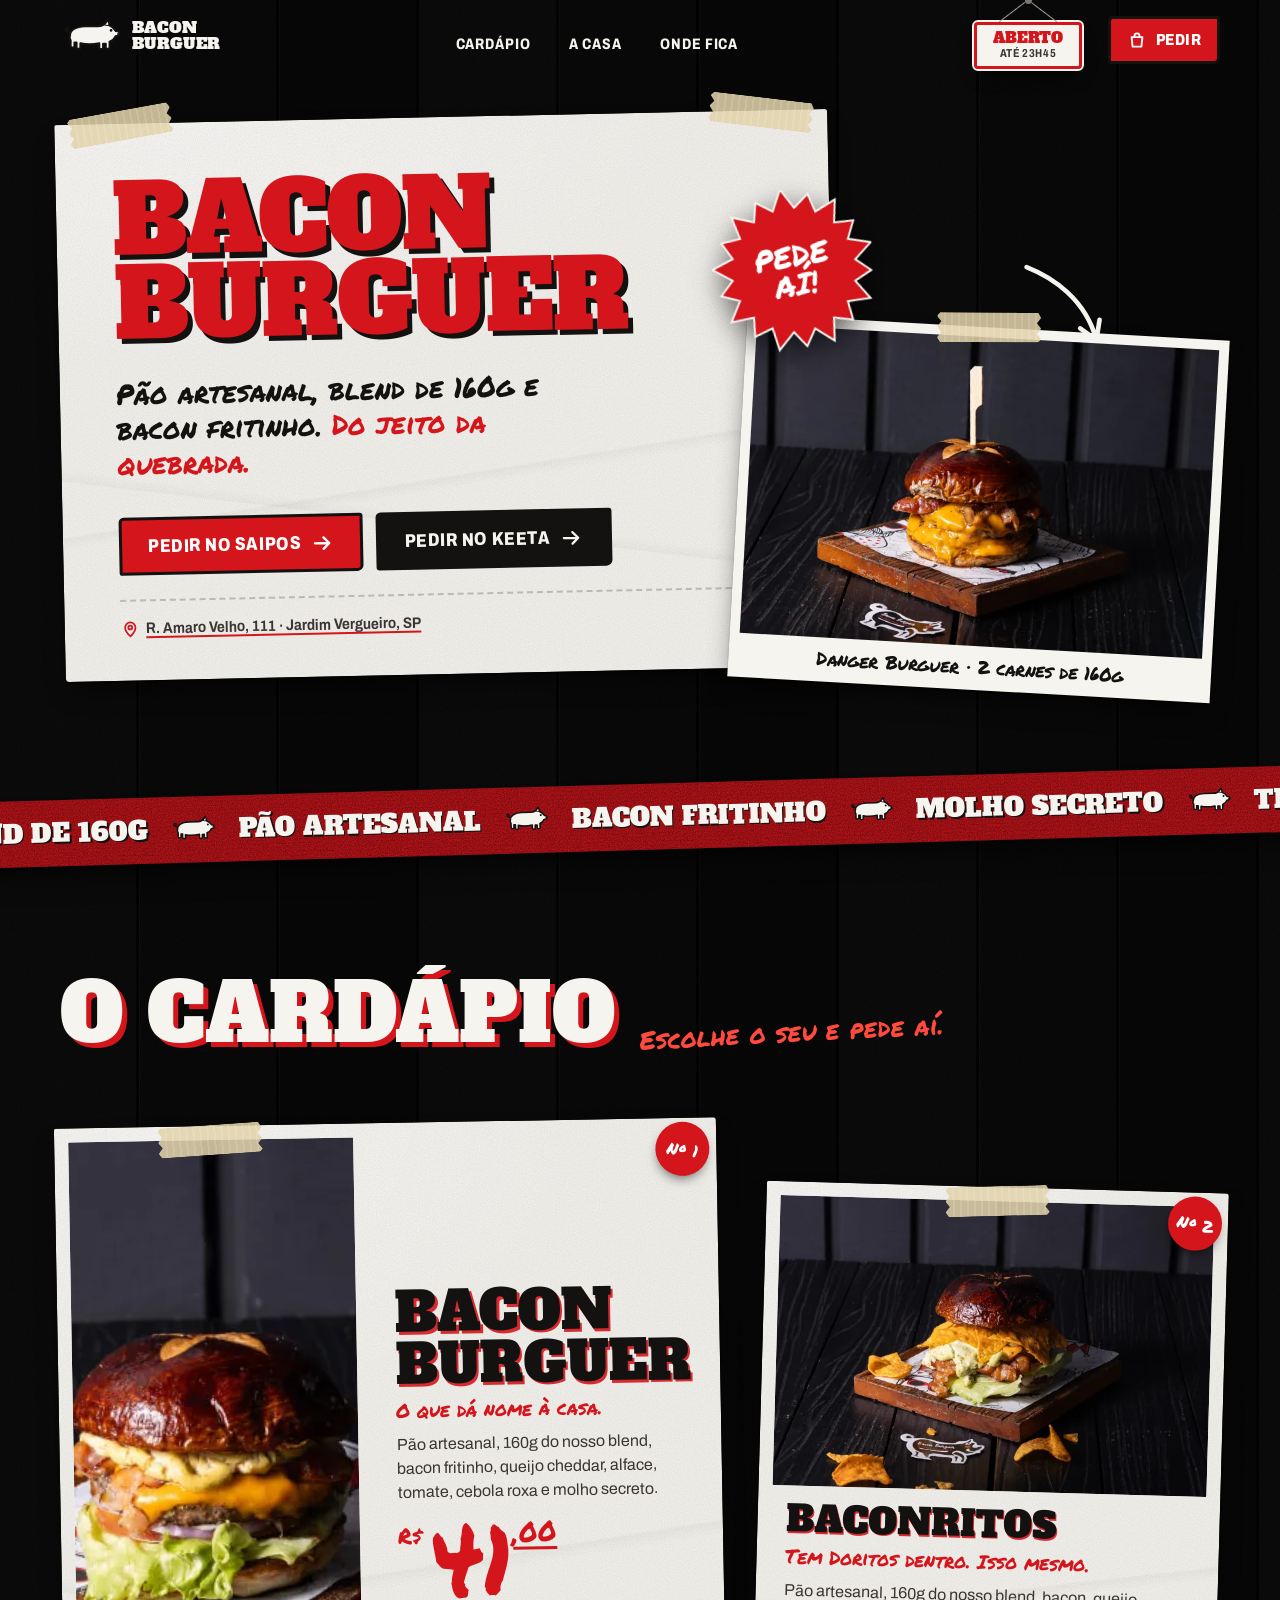
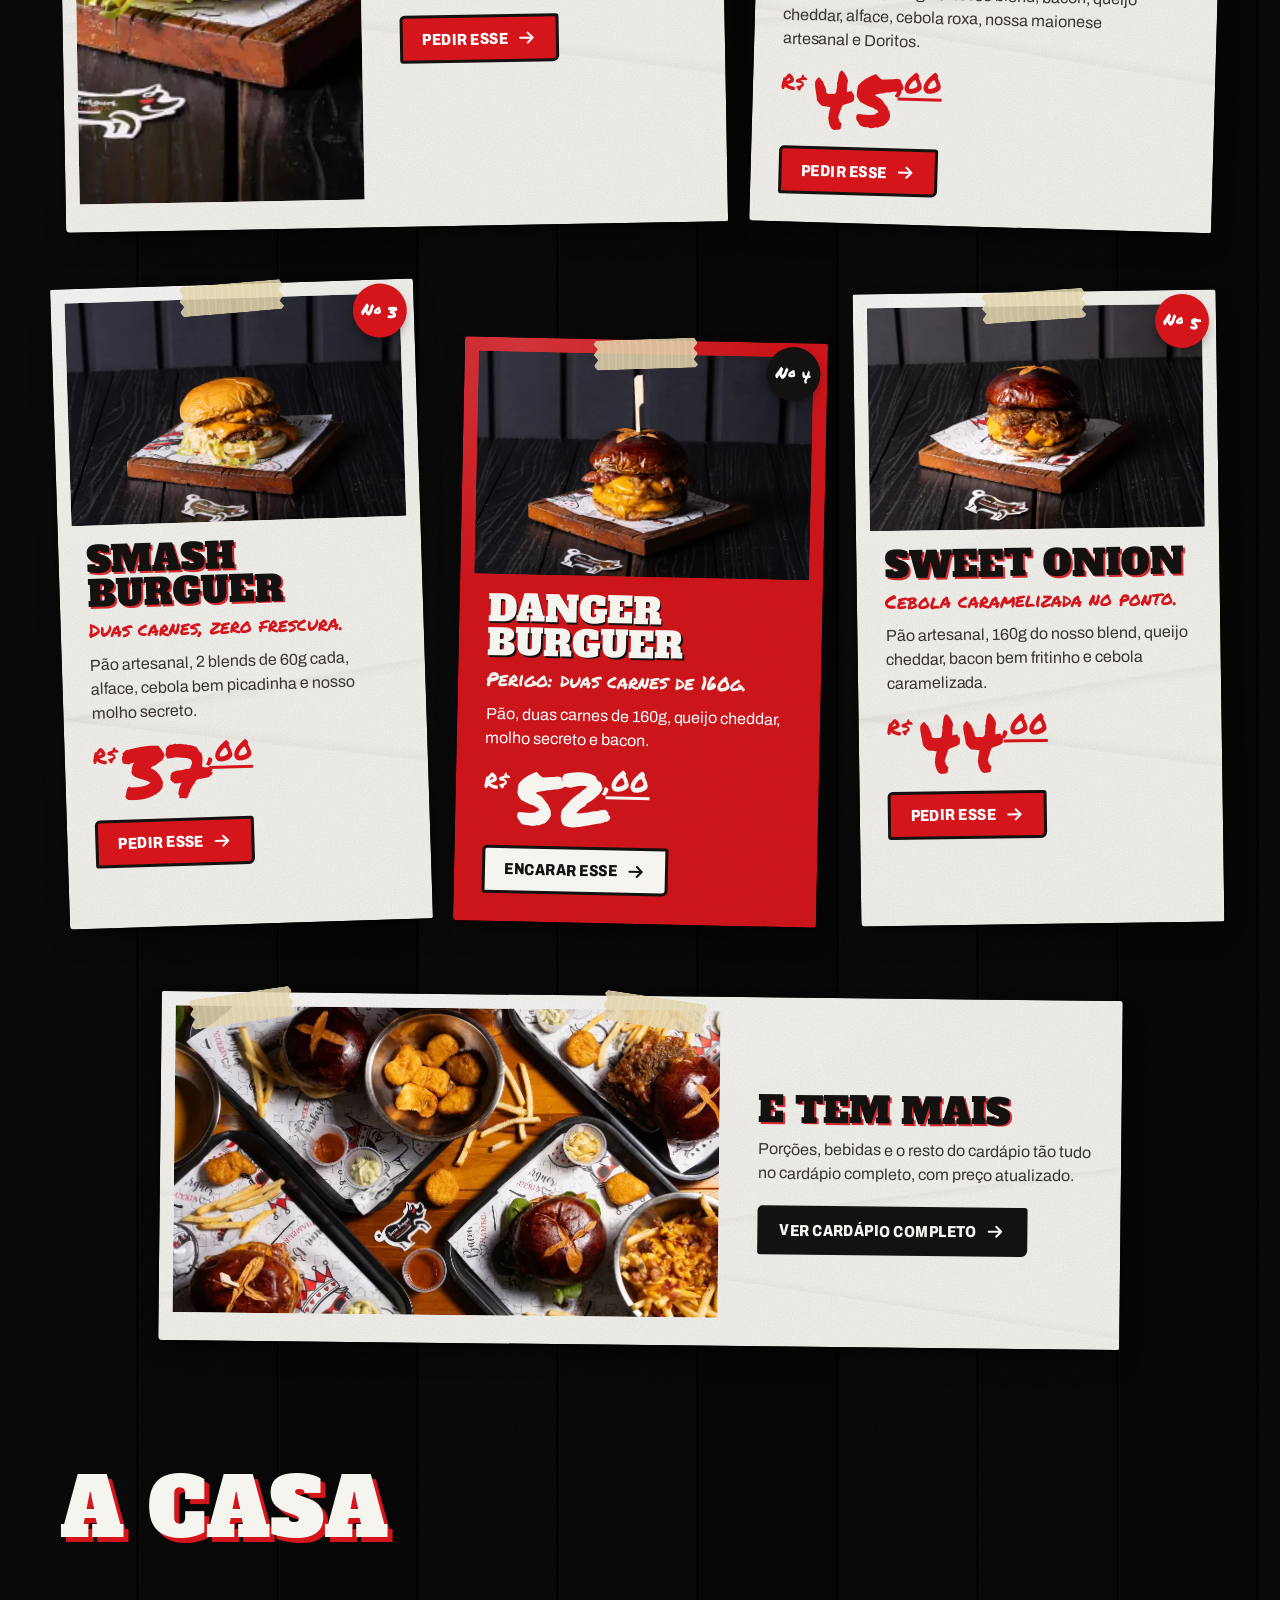
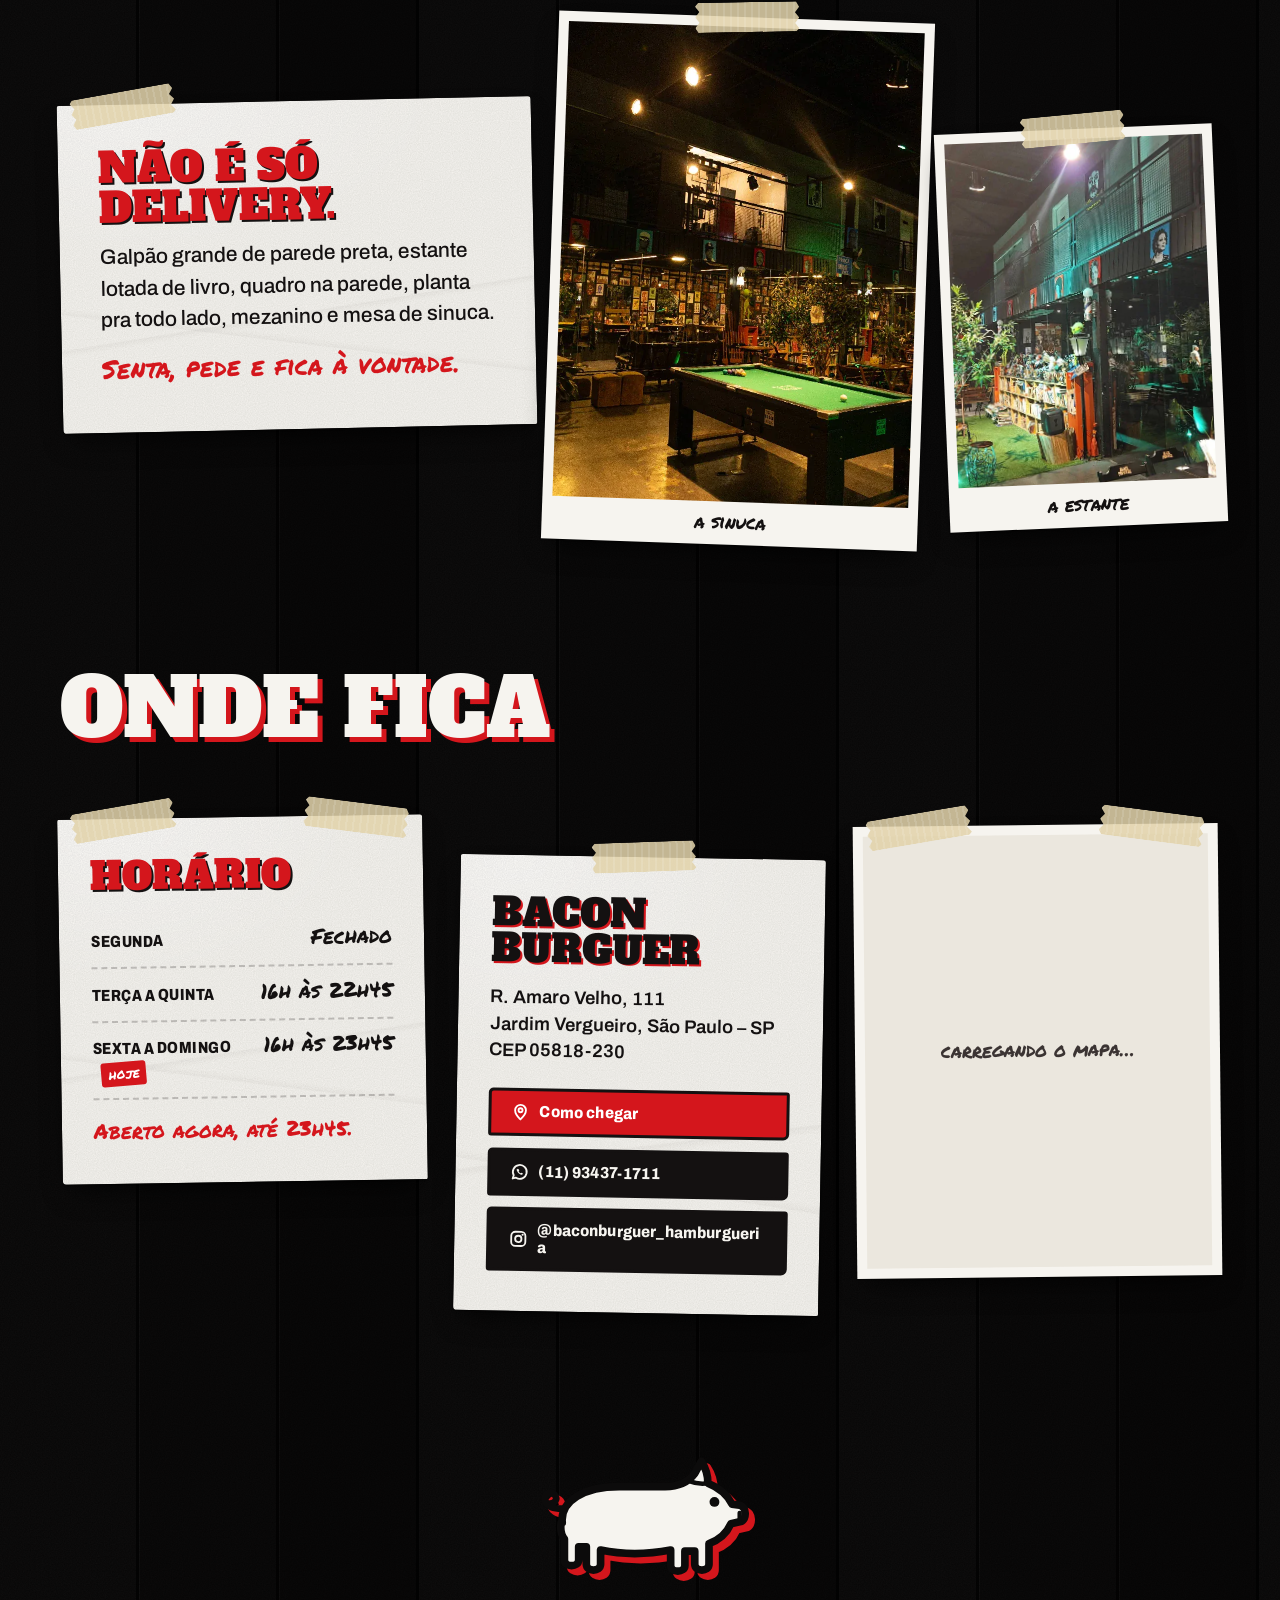
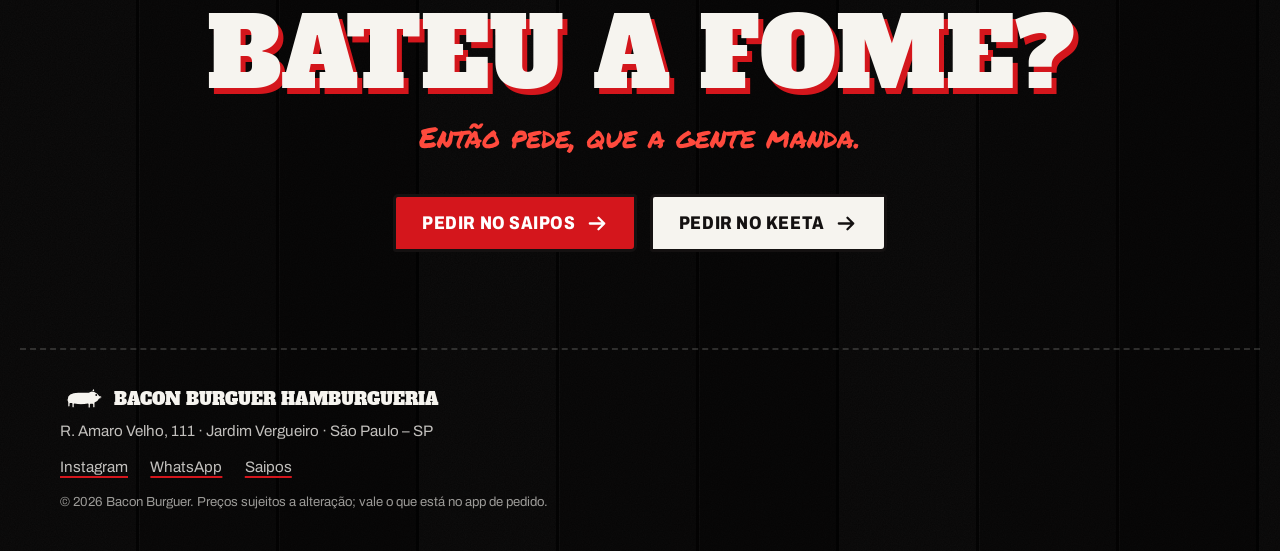
==== index.html @ 141aca64 "Site vitrine Bacon Burguer: parede de cartazes de letrista Página estática com cardápio em cartazes " ====
<!doctype html>
<html lang="pt-BR">
<head>
  <meta charset="utf-8">
  <meta name="viewport" content="width=device-width, initial-scale=1, viewport-fit=cover">
  <title>Bacon Burguer · Hamburgueria no Jardim Vergueiro, SP</title>
  <meta name="description" content="Bacon Burguer: hambúrguer artesanal no Jardim Vergueiro, zona sul de São Paulo. Pão artesanal, blend de 160g e bacon fritinho. Peça pelo Saipos ou Keeta.">
  <meta name="theme-color" content="#0d0c0c">
  <link rel="icon" href="favicon.svg" type="image/svg+xml">

  <meta property="og:type" content="website">
  <meta property="og:locale" content="pt_BR">
  <meta property="og:title" content="Bacon Burguer · Hamburgueria">
  <meta property="og:description" content="Pão artesanal, blend de 160g e bacon fritinho. Jardim Vergueiro, São Paulo.">
  <meta property="og:image" content="assets/img/og.jpg">
  <meta name="twitter:card" content="summary_large_image">

  <link rel="preload" href="assets/fonts/alfa-slab-one.woff2" as="font" type="font/woff2" crossorigin>
  <link rel="preload" href="assets/fonts/permanent-marker.woff2" as="font" type="font/woff2" crossorigin>
  <link rel="preload" href="assets/fonts/archivo-var.woff2" as="font" type="font/woff2" crossorigin>
  <link rel="stylesheet" href="assets/css/style.css">

  <script type="application/ld+json">
  {
    "@context": "https://schema.org",
    "@type": "Restaurant",
    "name": "Bacon Burguer",
    "servesCuisine": "Hambúrguer",
    "telephone": "+55 11 93437-1711",
    "image": "assets/img/og.jpg",
    "address": {
      "@type": "PostalAddress",
      "streetAddress": "R. Amaro Velho, 111",
      "addressLocality": "São Paulo",
      "addressRegion": "SP",
      "postalCode": "05818-230",
      "addressCountry": "BR"
    },
    "openingHoursSpecification": [
      { "@type": "OpeningHoursSpecification", "dayOfWeek": ["Tuesday", "Wednesday", "Thursday"], "opens": "16:00", "closes": "22:45" },
      { "@type": "OpeningHoursSpecification", "dayOfWeek": ["Friday", "Saturday", "Sunday"], "opens": "16:00", "closes": "23:45" }
    ],
    "sameAs": ["https://www.instagram.com/baconburguer_hamburgueria/"],
    "hasMenu": "https://baconburguer.saipos.com/home"
  }
  </script>
</head>
<body>
<!--
THESIS: A parede preta da casa coberta de cartazes de letrista: o cardápio é uma parede de ofertas pintadas à mão, não uma grade de cards em fundo escuro com foto gigante.
OWN-WORLD: Parede de tábuas pretas; papel branco colado com fita crepe; tinta vermelha e preta de pincel; letreiro slab com sombra pintada (Alfa Slab One), letra de pincel atômico nos preços e recados (Permanent Marker), corpo em Archivo. Preço no formato de cartaz: R$ pequeno, número gigante, centavos sublinhados. Estrela vermelha de oferta. Porco da logo como selo.
STORY: O visitante vê o lanche e o nome da casa colados na parede, entende que é hambúrguer artesanal de quebrada, escolhe um cartaz e toca em Pedir (Saipos ou Keeta), ou descobre onde fica e se está aberto agora.
FIRST VIEWPORT: Cartaz branco grande, levemente torto, ocupando ~60% à esquerda: BACON BURGUER em slab vermelho, recado de pincel, botões Pedir no Saipos e Pedir no Keeta dentro do cartaz. À direita, foto do Danger Burguer presa com fita, sobreposta ao cartaz, com estrela vermelha PEDE AÍ. Placa ABERTO/FECHADO pendurada no topo. No celular, cartaz em cima, foto embaixo, barra fixa de pedido.
FORM: Cartaz de letrista, posição 3 da lista ordenada; seed 8b72f59b (roll degradado, sem desafiantes).
FINISH: unreviewed and undocumented is unfinished; this build ends with the finish review, the verdict, DESIGN.md, and every shipping raster carrying its provenance
-->
<svg width="0" height="0" style="position:absolute" aria-hidden="true" focusable="false">
  <defs>
    <symbol id="pig" viewBox="0 0 210 120">
      <path d="M33 47c-9 1-16-4-15-10 1-5 8-6 10-1 2 4-3 8-8 6" style="fill:none;stroke:var(--pig-ink,#111)" stroke-width="6" stroke-linecap="round"/>
      <path d="M34 60c-2-20 20-33 52-33h42c12 0 21-4 27-12l6-11c4 6 6 13 6 20 10 4 18 11 22 19l7 1c6 1 7 13 1 15l-9 2c-4 9-11 15-20 18v19c0 7-13 7-13 0V86h-9v13c0 7-13 7-13 0V85c-21 4-45 4-64 0v13c0 7-13 7-13 0V82h-7v12c0 7-13 7-13 0V75c-3-4-4-9-3-15Z" style="fill:var(--pig-fill,#fff);stroke:var(--pig-ink,#111)" stroke-width="7" stroke-linejoin="round"/>
      <circle cx="173" cy="41" r="4.5" style="fill:var(--pig-ink,#111)"/>
      <path d="M196 51v6M150 22c5 2 11 3 17 2" style="fill:none;stroke:var(--pig-ink,#111)" stroke-width="4" stroke-linecap="round"/>
    </symbol>
    <symbol id="i-arrow" viewBox="0 0 24 24"><path d="M4 12h15M13 6l6 6-6 6" fill="none" stroke="currentColor" stroke-width="2.4" stroke-linecap="round" stroke-linejoin="round"/></symbol>
    <symbol id="i-bag" viewBox="0 0 24 24"><path d="M5.5 8.5h13l-1.2 11.5H6.7L5.5 8.5ZM9 8.5V7a3 3 0 0 1 6 0v1.5" fill="none" stroke="currentColor" stroke-width="2.2" stroke-linejoin="round" stroke-linecap="round"/></symbol>
    <symbol id="i-pin" viewBox="0 0 24 24"><path d="M12 21s-6.5-5.8-6.5-11a6.5 6.5 0 0 1 13 0c0 5.2-6.5 11-6.5 11Z" fill="none" stroke="currentColor" stroke-width="2.2" stroke-linejoin="round"/><circle cx="12" cy="10" r="2.4" fill="none" stroke="currentColor" stroke-width="2.2"/></symbol>
    <symbol id="i-clock" viewBox="0 0 24 24"><circle cx="12" cy="12" r="8.5" fill="none" stroke="currentColor" stroke-width="2.2"/><path d="M12 7.5V12l3 2" fill="none" stroke="currentColor" stroke-width="2.2" stroke-linecap="round" stroke-linejoin="round"/></symbol>
    <symbol id="i-insta" viewBox="0 0 24 24"><rect x="3.5" y="3.5" width="17" height="17" rx="5" fill="none" stroke="currentColor" stroke-width="2.2"/><circle cx="12" cy="12" r="3.8" fill="none" stroke="currentColor" stroke-width="2.2"/><circle cx="17.1" cy="6.9" r="1.3" fill="currentColor"/></symbol>
    <symbol id="i-whats" viewBox="0 0 24 24"><path d="M4 20l1.2-3.9A8.3 8.3 0 1 1 8 19Z" fill="none" stroke="currentColor" stroke-width="2.2" stroke-linejoin="round"/><path d="M9.2 8.2c-.6.5-.7 1.4-.2 2.6.9 2 2.3 3.4 4.3 4.3 1.2.5 2 .3 2.6-.3l.3-.9-1.9-1-.9.8c-1-.4-2-1.4-2.4-2.4l.8-.9-1-1.9-.8.2Z" fill="currentColor"/></symbol>
    <symbol id="burst" viewBox="-4 -4 208 208"><polygon points="100.0,-2.0 113.5,23.2 133.2,8.8 139.0,32.5 165.6,21.9 159.8,49.9 184.0,51.5 173.3,73.3 200.5,82.3 178.0,100.0 195.5,116.8 173.3,126.7 188.3,151.0 159.8,150.1 162.4,174.3 139.0,167.5 134.9,195.8 113.5,176.8 100.0,197.0 86.5,176.8 65.1,195.8 61.0,167.5 37.6,174.3 40.2,150.1 11.7,151.0 26.7,126.7 4.5,116.8 22.0,100.0 -0.5,82.3 26.7,73.3 16.0,51.5 40.2,49.9 34.4,21.9 61.0,32.5 66.8,8.8 86.5,23.2"/></symbol>
  </defs>
</svg>

<a class="skip" href="#cardapio">Pular para o cardápio</a>

<header class="topo">
  <a class="marca" href="#inicio" aria-label="Bacon Burguer, voltar ao início">
    <svg class="marca__porco" aria-hidden="true"><use href="#pig"/></svg>
    <span class="marca__nome">Bacon<br>Burguer</span>
  </a>
  <nav class="topo__nav" aria-label="Seções">
    <a href="#cardapio">Cardápio</a>
    <a href="#casa">A casa</a>
    <a href="#onde">Onde fica</a>
  </nav>
  <a class="placa" href="#onde" data-status aria-live="polite">
    <span class="placa__fio" aria-hidden="true"></span>
    <span class="placa__corpo">
      <span class="placa__estado" data-status-label>16h às 23h45</span>
      <span class="placa__detalhe" data-status-detail>ter a dom</span>
    </span>
  </a>
  <a class="botao botao--vermelho topo__pedir" href="https://baconburguer.saipos.com/home" target="_blank" rel="noopener">
    <svg class="icone" aria-hidden="true"><use href="#i-bag"/></svg>Pedir
  </a>
</header>

<main id="inicio">

  <!-- ABERTURA -->
  <section class="abertura" aria-labelledby="titulo">
    <div class="abertura__cartaz cartaz cartaz--grande">
      <span class="fita fita--e" aria-hidden="true"></span>
      <span class="fita fita--d" aria-hidden="true"></span>
      <h1 id="titulo" class="letreiro">
        <span class="letreiro__linha">Bacon</span>
        <span class="letreiro__linha">Burguer</span>
      </h1>
      <p class="pincel abertura__recado">Pão artesanal, blend de 160g e bacon fritinho. <em>Do jeito da quebrada.</em></p>
      <div class="abertura__acoes" data-hero-actions>
        <a class="botao botao--vermelho botao--grande" href="https://baconburguer.saipos.com/home" target="_blank" rel="noopener">
          Pedir no Saipos <svg class="icone" aria-hidden="true"><use href="#i-arrow"/></svg>
        </a>
        <a class="botao botao--tinta botao--grande" href="https://fooddelivery-eu.mykeeta.com/mpweb/shop_golden?useShopPoi=1&amp;channel=googlemap&amp;shopId=159385550&amp;cityId=102302389&amp;lch=default%7E*googlemap%7E*BR%7E*159385550&amp;locale=pt-BR&amp;region=BR&amp;utm_source=organic&amp;utm_medium=others&amp;utm_campaign=googlemap" target="_blank" rel="noopener">
          Pedir no Keeta <svg class="icone" aria-hidden="true"><use href="#i-arrow"/></svg>
        </a>
      </div>
      <p class="abertura__rodape">
        <svg class="icone" aria-hidden="true"><use href="#i-pin"/></svg>
        <a href="#onde">R. Amaro Velho, 111 · Jardim Vergueiro, SP</a>
      </p>
    </div>

    <figure class="abertura__foto foto-colada">
      <span class="fita fita--topo" aria-hidden="true"></span>
      <img src="assets/img/burger-danger.webp" width="700" height="467" alt="Danger Burguer: pão artesanal escuro, duas carnes, cheddar derretido e bacon, sobre tábua de madeira" fetchpriority="high">
      <figcaption class="pincel">Danger Burguer · 2 carnes de 160g</figcaption>
    </figure>

    <a class="estrela" href="https://baconburguer.saipos.com/home" target="_blank" rel="noopener" aria-label="Pede aí: abrir o cardápio no Saipos">
      <svg aria-hidden="true"><use href="#burst"/></svg>
      <span class="estrela__texto">Pede<br>aí!</span>
    </a>

    <svg class="seta-pincel" viewBox="0 0 140 90" aria-hidden="true"><path d="M8 12c30 4 70 18 92 58m0 0-2-22m2 22-20-8" fill="none" stroke="currentColor" stroke-width="5" stroke-linecap="round" stroke-linejoin="round"/></svg>
  </section>

  <!-- FAIXA -->
  <div class="faixa" aria-hidden="true">
    <div class="faixa__trilho">
      <span>Blend de 160g</span><svg><use href="#pig"/></svg>
      <span>Pão artesanal</span><svg><use href="#pig"/></svg>
      <span>Bacon fritinho</span><svg><use href="#pig"/></svg>
      <span>Molho secreto</span><svg><use href="#pig"/></svg>
      <span>Terça a domingo, a partir das 16h</span><svg><use href="#pig"/></svg>
      <span>Blend de 160g</span><svg><use href="#pig"/></svg>
      <span>Pão artesanal</span><svg><use href="#pig"/></svg>
      <span>Bacon fritinho</span><svg><use href="#pig"/></svg>
      <span>Molho secreto</span><svg><use href="#pig"/></svg>
      <span>Terça a domingo, a partir das 16h</span><svg><use href="#pig"/></svg>
    </div>
  </div>

  <!-- CARDÁPIO -->
  <section id="cardapio" class="secao cardapio" aria-labelledby="titulo-cardapio">
    <header class="secao__cabeca">
      <h2 id="titulo-cardapio" class="letreiro-parede">O cardápio</h2>
      <p class="pincel secao__nota">Escolhe o seu e pede aí.</p>
    </header>

    <ol class="mural" role="list">
      <li class="cartaz oferta oferta--destaque" style="--r:-1deg">
        <figure class="oferta__foto">
          <span class="fita fita--topo" aria-hidden="true"></span>
          <img src="assets/img/burger-bacon.webp" width="700" height="467" loading="lazy" alt="Bacon Burguer com cheddar, bacon, alface, tomate e cebola roxa no pão artesanal">
        </figure>
        <div class="oferta__corpo">
          <p class="oferta__num pincel" aria-hidden="true">Nº 1</p>
          <h3 class="oferta__nome">Bacon Burguer</h3>
          <p class="oferta__chamada pincel">O que dá nome à casa.</p>
          <p class="oferta__desc">Pão artesanal, 160g do nosso blend, bacon fritinho, queijo cheddar, alface, tomate, cebola roxa e molho secreto.</p>
          <p class="preco" aria-label="41 reais"><span class="preco__rs">R$</span><span class="preco__int">41</span><span class="preco__cent">,00</span></p>
          <a class="botao botao--vermelho" href="https://baconburguer.saipos.com/home" target="_blank" rel="noopener">Pedir esse <svg class="icone" aria-hidden="true"><use href="#i-arrow"/></svg></a>
        </div>
      </li>

      <li class="cartaz oferta" style="--r:1.6deg">
        <figure class="oferta__foto">
          <span class="fita fita--topo" aria-hidden="true"></span>
          <img src="assets/img/burger-baconritos.webp" width="700" height="467" loading="lazy" alt="Baconritos com Doritos, bacon, cheddar e maionese artesanal">
        </figure>
        <div class="oferta__corpo">
          <p class="oferta__num pincel" aria-hidden="true">Nº 2</p>
          <h3 class="oferta__nome">Baconritos</h3>
          <p class="oferta__chamada pincel">Tem Doritos dentro. Isso mesmo.</p>
          <p class="oferta__desc">Pão artesanal, 160g do nosso blend, bacon, queijo cheddar, alface, cebola roxa, nossa maionese artesanal e Doritos.</p>
          <p class="preco" aria-label="45 reais"><span class="preco__rs">R$</span><span class="preco__int">45</span><span class="preco__cent">,00</span></p>
          <a class="botao botao--vermelho" href="https://baconburguer.saipos.com/home" target="_blank" rel="noopener">Pedir esse <svg class="icone" aria-hidden="true"><use href="#i-arrow"/></svg></a>
        </div>
      </li>

      <li class="cartaz oferta" style="--r:-1.8deg">
        <figure class="oferta__foto">
          <span class="fita fita--topo" aria-hidden="true"></span>
          <img src="assets/img/burger-smash.webp" width="700" height="467" loading="lazy" alt="Smash Burguer com duas carnes finas, cheddar e alface no pão macio">
        </figure>
        <div class="oferta__corpo">
          <p class="oferta__num pincel" aria-hidden="true">Nº 3</p>
          <h3 class="oferta__nome">Smash Burguer</h3>
          <p class="oferta__chamada pincel">Duas carnes, zero frescura.</p>
          <p class="oferta__desc">Pão artesanal, 2 blends de 60g cada, alface, cebola bem picadinha e nosso molho secreto.</p>
          <p class="preco" aria-label="37 reais"><span class="preco__rs">R$</span><span class="preco__int">37</span><span class="preco__cent">,00</span></p>
          <a class="botao botao--vermelho" href="https://baconburguer.saipos.com/home" target="_blank" rel="noopener">Pedir esse <svg class="icone" aria-hidden="true"><use href="#i-arrow"/></svg></a>
        </div>
      </li>

      <li class="cartaz cartaz--vermelho oferta oferta--perigo" style="--r:1.2deg">
        <figure class="oferta__foto">
          <span class="fita fita--topo" aria-hidden="true"></span>
          <img src="assets/img/burger-danger.webp" width="700" height="467" loading="lazy" alt="Danger Burguer com duas carnes de 160g, cheddar, bacon e espeto de bambu">
        </figure>
        <div class="oferta__corpo">
          <p class="oferta__num pincel" aria-hidden="true">Nº 4</p>
          <h3 class="oferta__nome">Danger Burguer</h3>
          <p class="oferta__chamada pincel">Perigo: duas carnes de 160g.</p>
          <p class="oferta__desc">Pão, duas carnes de 160g, queijo cheddar, molho secreto e bacon.</p>
          <p class="preco" aria-label="52 reais"><span class="preco__rs">R$</span><span class="preco__int">52</span><span class="preco__cent">,00</span></p>
          <a class="botao botao--papel" href="https://baconburguer.saipos.com/home" target="_blank" rel="noopener">Encarar esse <svg class="icone" aria-hidden="true"><use href="#i-arrow"/></svg></a>
        </div>
      </li>

      <li class="cartaz oferta" style="--r:-.8deg">
        <figure class="oferta__foto">
          <span class="fita fita--topo" aria-hidden="true"></span>
          <img src="assets/img/burger-sweet-onion.webp" width="700" height="467" loading="lazy" alt="Sweet Onion com cebola caramelizada, cheddar e bacon no pão artesanal">
        </figure>
        <div class="oferta__corpo">
          <p class="oferta__num pincel" aria-hidden="true">Nº 5</p>
          <h3 class="oferta__nome">Sweet Onion</h3>
          <p class="oferta__chamada pincel">Cebola caramelizada no ponto.</p>
          <p class="oferta__desc">Pão artesanal, 160g do nosso blend, queijo cheddar, bacon bem fritinho e cebola caramelizada.</p>
          <p class="preco" aria-label="44 reais"><span class="preco__rs">R$</span><span class="preco__int">44</span><span class="preco__cent">,00</span></p>
          <a class="botao botao--vermelho" href="https://baconburguer.saipos.com/home" target="_blank" rel="noopener">Pedir esse <svg class="icone" aria-hidden="true"><use href="#i-arrow"/></svg></a>
        </div>
      </li>

      <li class="cartaz oferta oferta--mais" style="--r:.6deg">
        <figure class="oferta__foto">
          <span class="fita fita--e" aria-hidden="true"></span>
          <span class="fita fita--d" aria-hidden="true"></span>
          <img src="assets/img/mesa-bandejas.webp" width="1379" height="619" loading="lazy" alt="Mesa vista de cima com bandejas de hambúrguer, batata frita com cheddar e bacon, nuggets e molhos">
        </figure>
        <div class="oferta__corpo">
          <h3 class="oferta__nome">E tem mais</h3>
          <p class="oferta__desc">Porções, bebidas e o resto do cardápio tão tudo no cardápio completo, com preço atualizado.</p>
          <a class="botao botao--tinta" href="https://baconburguer.saipos.com/home" target="_blank" rel="noopener">Ver cardápio completo <svg class="icone" aria-hidden="true"><use href="#i-arrow"/></svg></a>
        </div>
      </li>
    </ol>
  </section>

  <!-- A CASA -->
  <section id="casa" class="secao casa" aria-labelledby="titulo-casa">
    <header class="secao__cabeca">
      <h2 id="titulo-casa" class="letreiro-parede">A casa</h2>
    </header>

    <div class="casa__grade">
      <div class="cartaz casa__texto" style="--r:-1.2deg">
        <span class="fita fita--e" aria-hidden="true"></span>
        <p class="casa__abre">Não é só delivery.</p>
        <p>Galpão grande de parede preta, estante lotada de livro, quadro na parede, planta pra todo lado, mezanino e mesa de sinuca.</p>
        <p class="pincel casa__convite">Senta, pede e fica à vontade.</p>
      </div>

      <figure class="foto-colada casa__foto casa__foto--a" style="--r:2deg">
        <span class="fita fita--topo" aria-hidden="true"></span>
        <img src="assets/img/casa-sinuca.webp" width="616" height="802" loading="lazy" alt="Salão da Bacon Burguer à noite, com mesa de sinuca em primeiro plano, quadros na parede e mezanino iluminado">
        <figcaption class="pincel">a sinuca</figcaption>
      </figure>

      <figure class="foto-colada casa__foto casa__foto--b" style="--r:-2.4deg">
        <span class="fita fita--topo" aria-hidden="true"></span>
        <img src="assets/img/casa-estante.webp" width="525" height="851" loading="lazy" alt="Estante cheia de livros e bonecos, grama sintética e plantas, com quadros de personalidades no mezanino">
        <figcaption class="pincel">a estante</figcaption>
      </figure>
    </div>
  </section>

  <!-- ONDE FICA -->
  <section id="onde" class="secao onde" aria-labelledby="titulo-onde">
    <header class="secao__cabeca">
      <h2 id="titulo-onde" class="letreiro-parede">Onde fica</h2>
    </header>

    <div class="onde__grade">
      <div class="cartaz horario" style="--r:-.9deg">
        <span class="fita fita--e" aria-hidden="true"></span>
        <span class="fita fita--d" aria-hidden="true"></span>
        <h3 class="horario__titulo">Horário</h3>
        <dl class="horario__lista">
          <div data-dias="1"><dt>Segunda</dt><dd>Fechado</dd></div>
          <div data-dias="2 3 4"><dt>Terça a quinta</dt><dd>16h às 22h45</dd></div>
          <div data-dias="5 6 0"><dt>Sexta a domingo</dt><dd>16h às 23h45</dd></div>
        </dl>
        <p class="horario__hoje pincel" data-today hidden></p>
      </div>

      <div class="cartaz endereco" style="--r:1deg">
        <span class="fita fita--topo" aria-hidden="true"></span>
        <h3 class="endereco__titulo">Bacon Burguer</h3>
        <address class="endereco__texto">
          R. Amaro Velho, 111<br>
          Jardim Vergueiro, São Paulo – SP<br>
          CEP 05818-230
        </address>
        <ul class="endereco__links" role="list">
          <li><a class="botao botao--vermelho" href="https://www.google.com/maps/search/?api=1&amp;query=R.+Amaro+Velho,+111+-+Jardim+Vergueiro,+S%C3%A3o+Paulo+-+SP,+05818-230" target="_blank" rel="noopener"><svg class="icone" aria-hidden="true"><use href="#i-pin"/></svg>Como chegar</a></li>
          <li><a class="botao botao--tinta" href="https://wa.me/5511934371711" target="_blank" rel="noopener"><svg class="icone" aria-hidden="true"><use href="#i-whats"/></svg>(11) 93437-1711</a></li>
          <li><a class="botao botao--tinta" href="https://www.instagram.com/baconburguer_hamburgueria/" target="_blank" rel="noopener"><svg class="icone" aria-hidden="true"><use href="#i-insta"/></svg>@baconburguer_hamburgueria</a></li>
        </ul>
      </div>

      <div class="mapa foto-colada" style="--r:-.6deg">
        <span class="fita fita--e" aria-hidden="true"></span>
        <span class="fita fita--d" aria-hidden="true"></span>
        <iframe title="Mapa: Bacon Burguer, R. Amaro Velho, 111, Jardim Vergueiro, São Paulo" src="https://www.google.com/maps?q=R.+Amaro+Velho,+111+-+Jardim+Vergueiro,+S%C3%A3o+Paulo+-+SP,+05818-230&amp;output=embed" loading="lazy" referrerpolicy="no-referrer-when-downgrade"></iframe>
      </div>
    </div>
  </section>

  <!-- FECHAMENTO -->
  <section class="fome" aria-labelledby="titulo-fome">
    <svg class="fome__porco" aria-hidden="true"><use href="#pig"/></svg>
    <h2 id="titulo-fome" class="fome__titulo">Bateu a fome?</h2>
    <p class="pincel fome__sub">Então pede, que a gente manda.</p>
    <div class="fome__acoes">
      <a class="botao botao--vermelho botao--grande" href="https://baconburguer.saipos.com/home" target="_blank" rel="noopener">Pedir no Saipos <svg class="icone" aria-hidden="true"><use href="#i-arrow"/></svg></a>
      <a class="botao botao--papel botao--grande" href="https://fooddelivery-eu.mykeeta.com/mpweb/shop_golden?useShopPoi=1&amp;channel=googlemap&amp;shopId=159385550&amp;cityId=102302389&amp;lch=default%7E*googlemap%7E*BR%7E*159385550&amp;locale=pt-BR&amp;region=BR&amp;utm_source=organic&amp;utm_medium=others&amp;utm_campaign=googlemap" target="_blank" rel="noopener">Pedir no Keeta <svg class="icone" aria-hidden="true"><use href="#i-arrow"/></svg></a>
    </div>
  </section>
</main>

<footer class="rodape">
  <p class="rodape__marca"><svg class="rodape__porco" aria-hidden="true"><use href="#pig"/></svg>Bacon Burguer Hamburgueria</p>
  <p>R. Amaro Velho, 111 · Jardim Vergueiro · São Paulo – SP</p>
  <p class="rodape__links">
    <a href="https://www.instagram.com/baconburguer_hamburgueria/" target="_blank" rel="noopener">Instagram</a>
    <a href="https://wa.me/5511934371711" target="_blank" rel="noopener">WhatsApp</a>
    <a href="https://baconburguer.saipos.com/home" target="_blank" rel="noopener">Saipos</a>
  </p>
  <p class="rodape__mini">© <span data-year>2026</span> Bacon Burguer. Preços sujeitos a alteração; vale o que está no app de pedido.</p>
</footer>

<nav class="barra-pedido" aria-label="Fazer pedido" data-order-bar>
  <a class="botao botao--vermelho" href="https://baconburguer.saipos.com/home" target="_blank" rel="noopener"><svg class="icone" aria-hidden="true"><use href="#i-bag"/></svg>Pedir no Saipos</a>
  <a class="botao botao--papel" href="https://fooddelivery-eu.mykeeta.com/mpweb/shop_golden?useShopPoi=1&amp;channel=googlemap&amp;shopId=159385550&amp;cityId=102302389&amp;lch=default%7E*googlemap%7E*BR%7E*159385550&amp;locale=pt-BR&amp;region=BR&amp;utm_source=organic&amp;utm_medium=others&amp;utm_campaign=googlemap" target="_blank" rel="noopener">Keeta</a>
</nav>

<script src="assets/js/main.js" defer></script>
</body>
</html>
---- assets/css/style.css ----
/* ============================================================
   Bacon Burguer · parede de cartazes de letrista
   ============================================================ */

@font-face {
  font-family: "Letreiro";
  src: url("../fonts/alfa-slab-one.woff2") format("woff2");
  font-weight: 400;
  font-display: swap;
}
@font-face {
  font-family: "Pincel";
  src: url("../fonts/permanent-marker.woff2") format("woff2");
  font-weight: 400;
  font-display: swap;
}
@font-face {
  font-family: "Archivo";
  src: url("../fonts/archivo-var.woff2") format("woff2-variations"), url("../fonts/archivo-var.woff2") format("woff2");
  font-weight: 100 900;
  font-stretch: 62% 125%;
  font-display: swap;
}

:root {
  --parede: #0c0b0b;
  --tabua-junta: rgba(0, 0, 0, .7);
  --papel: #f6f4ef;
  --papel-2: #ebe7de;
  --tinta: #141111;
  --tinta-2: #3b3433;
  --vermelho: #d4161c;
  --vermelho-escuro: #a10e13;
  --vermelho-vivo: #ff4a3d;
  --fita: rgba(226, 211, 170, .86);
  --branco-parede: #f6f4ef;
  --branco-suave: rgba(246, 244, 239, .78);

  --f-letreiro: "Letreiro", "Rockwell Extra Bold", "Rockwell", serif;
  --f-pincel: "Pincel", "Comic Sans MS", cursive;
  --f-corpo: "Archivo", system-ui, sans-serif;

  --gutter: clamp(1rem, 4vw, 2.5rem);
  --largura: 1240px;
  --ease-colar: cubic-bezier(.16, 1, .3, 1);

  --grao-papel: url("data:image/svg+xml,%3Csvg xmlns='http://www.w3.org/2000/svg' width='180' height='180'%3E%3Cfilter id='n'%3E%3CfeTurbulence type='fractalNoise' baseFrequency='.9' numOctaves='2' stitchTiles='stitch'/%3E%3CfeColorMatrix values='0 0 0 0 0 0 0 0 0 0 0 0 0 0 0 0 0 0 .09 0'/%3E%3C/filter%3E%3Crect width='100%25' height='100%25' filter='url(%23n)'/%3E%3C/svg%3E");
  --sombra-papel: 0 1px 1px rgba(0, 0, 0, .45), 0 14px 28px -10px rgba(0, 0, 0, .75);
  --sombra-solta: 0 2px 3px rgba(0, 0, 0, .4), 0 34px 50px -18px rgba(0, 0, 0, .85);

  --grao: url("data:image/svg+xml,%3Csvg xmlns='http://www.w3.org/2000/svg' width='180' height='180'%3E%3Cfilter id='n'%3E%3CfeTurbulence type='fractalNoise' baseFrequency='.85' numOctaves='3' stitchTiles='stitch'/%3E%3CfeColorMatrix values='0 0 0 0 0 0 0 0 0 0 0 0 0 0 0 0 0 0 .55 0'/%3E%3C/filter%3E%3Crect width='100%25' height='100%25' filter='url(%23n)'/%3E%3C/svg%3E");
}

*, *::before, *::after { box-sizing: border-box; }

html {
  scroll-behavior: smooth;
  scroll-padding-top: 1.5rem;
  scrollbar-color: var(--vermelho) #050404;
  -webkit-text-size-adjust: 100%;
  text-size-adjust: 100%;
  overflow-x: clip;
}
::-webkit-scrollbar { width: 12px; }
::-webkit-scrollbar-track { background: #050404; }
::-webkit-scrollbar-thumb { background: var(--vermelho); border: 3px solid #050404; border-radius: 8px; }
::selection { background: var(--vermelho); color: #fff; }

body {
  margin: 0;
  overflow-x: clip;
  color: var(--branco-parede);
  font-family: var(--f-corpo);
  font-size: 1rem;
  line-height: 1.5;
  font-stretch: 100%;
  background-color: var(--parede);
  /* tábuas pretas pintadas, como as paredes da casa */
  background-image:
    var(--grao),
    repeating-linear-gradient(90deg, transparent 0 136px, var(--tabua-junta) 136px 139px, rgba(255, 255, 255, .025) 139px 140px),
    repeating-linear-gradient(90deg, rgba(255, 255, 255, .012) 0 140px, transparent 140px 280px, rgba(0, 0, 0, .18) 280px 420px);
  background-size: 180px 180px, auto, auto;
}

img { display: block; max-width: 100%; height: auto; }
a { color: inherit; }
p, h1, h2, h3, figure, dl, dd, ol, ul, address { margin: 0; }
ol[role="list"], ul[role="list"] { list-style: none; padding: 0; }
address { font-style: normal; }

:focus-visible {
  outline: 3px solid var(--vermelho-vivo);
  outline-offset: 3px;
  border-radius: 4px;
}

.skip {
  position: absolute;
  left: var(--gutter);
  top: -100px;
  z-index: 50;
  padding: .75rem 1rem;
  background: var(--papel);
  color: var(--tinta);
  font-weight: 800;
}
.skip:focus { top: 1rem; }

.icone { width: 1.25em; height: 1.25em; flex: none; }

/* ---------- tipografia do mundo ---------- */

.pincel { font-family: var(--f-pincel); font-weight: 400; letter-spacing: 0; }

.letreiro {
  font-family: var(--f-letreiro);
  font-weight: 400;
  text-transform: uppercase;
  color: var(--vermelho);
  line-height: .88;
  letter-spacing: -.01em;
  font-size: clamp(3rem, 13.4vw, 6rem);
  /* sombra pintada de abridor de letras */
  text-shadow: .055em .055em 0 var(--tinta);
}
.letreiro__linha { display: block; }

.letreiro-parede {
  font-family: var(--f-letreiro);
  font-weight: 400;
  text-transform: uppercase;
  font-size: clamp(2.5rem, 8vw, 5rem);
  line-height: .9;
  color: var(--branco-parede);
  text-shadow: .06em .06em 0 var(--vermelho);
  text-wrap: balance;
}

/* ---------- papel, fita, foto colada ---------- */

.cartaz {
  position: relative;
  color: var(--tinta);
  background-color: var(--papel);
  background-image:
    var(--grao-papel),
    radial-gradient(120% 80% at 15% 0%, rgba(255, 255, 255, .55), transparent 55%),
    linear-gradient(172deg, transparent 62%, rgba(0, 0, 0, .035) 62.4%, transparent 64%),
    linear-gradient(8deg, transparent 30%, rgba(0, 0, 0, .03) 30.3%, transparent 32%);
  background-size: 180px 180px, auto, auto, auto;
  background-blend-mode: multiply, normal, normal, normal;
  border-radius: 2px 3px 2px 4px;
  box-shadow: var(--sombra-papel);
  transform: rotate(var(--r, 0deg));
  transition: transform .5s var(--ease-colar), box-shadow .5s var(--ease-colar);
}
.cartaz--vermelho {
  color: var(--papel);
  background-color: var(--vermelho);
  background-image:
    var(--grao-papel),
    radial-gradient(120% 80% at 15% 0%, rgba(255, 255, 255, .14), transparent 55%);
  background-size: 180px 180px, auto;
  background-blend-mode: multiply, normal;
}

.fita {
  position: absolute;
  z-index: 3;
  width: 104px;
  height: 30px;
  background:
    repeating-linear-gradient(90deg, rgba(255, 255, 255, .12) 0 2px, transparent 2px 7px),
    var(--fita);
  clip-path: polygon(3% 0, 97% 0, 100% 18%, 96% 36%, 100% 54%, 96% 72%, 100% 90%, 97% 100%, 3% 100%, 0 84%, 4% 66%, 0 48%, 4% 30%, 0 12%);
  pointer-events: none;
  transform-origin: center;
}
.fita--e { top: -13px; left: 14px; transform: rotate(-9deg); }
.fita--d { top: -13px; right: 14px; transform: rotate(8deg); }
.fita--topo { top: -15px; left: 50%; transform: translateX(-50%) rotate(-3deg); }

.foto-colada {
  position: relative;
  background: var(--papel);
  padding: 10px 10px 0;
  box-shadow: var(--sombra-papel);
  transform: rotate(var(--r, 0deg));
  transition: transform .5s var(--ease-colar), box-shadow .5s var(--ease-colar);
}
.foto-colada img { width: 100%; }
.foto-colada figcaption {
  color: var(--tinta);
  text-align: center;
  font-size: 1.15rem;
  line-height: 1.2;
  padding: .6rem .5rem .75rem;
}

/* ---------- botões pintados ---------- */

.botao {
  display: inline-flex;
  align-items: center;
  justify-content: center;
  gap: .55em;
  min-height: 48px;
  padding: .7em 1.2em;
  border: 3px solid var(--tinta);
  border-radius: 5px 3px 6px 3px;
  font-family: var(--f-corpo);
  font-weight: 800;
  font-stretch: 82%;
  font-size: 1rem;
  line-height: 1.1;
  letter-spacing: .03em;
  text-transform: uppercase;
  text-decoration: none;
  cursor: pointer;
  transition: transform .25s var(--ease-colar), background-color .2s, color .2s;
}
.botao .icone { transition: transform .25s var(--ease-colar); }
.botao:hover { transform: translateY(-2px) rotate(-1deg); }
.botao:hover .icone { transform: translateX(2px); }
.botao:active { transform: translateY(1px); }

.botao--vermelho { background: var(--vermelho); color: #fff; }
.botao--vermelho:hover { background: var(--vermelho-escuro); }
.botao--tinta { background: var(--tinta); color: var(--papel); }
.botao--tinta:hover { background: #2a2423; }
.botao--papel { background: var(--papel); color: var(--tinta); }
.botao--papel:hover { background: #fff; }
.botao--grande { font-size: clamp(1rem, 2.4vw, 1.15rem); min-height: 56px; padding: .8em 1.4em; }

/* ---------- topo ---------- */

.topo {
  position: relative;
  z-index: 10;
  display: flex;
  align-items: flex-start;
  gap: clamp(.75rem, 2vw, 2rem);
  max-width: var(--largura);
  margin: 0 auto;
  padding: .9rem var(--gutter) 0;
}
.marca {
  display: flex;
  align-items: center;
  gap: .6rem;
  text-decoration: none;
  margin-top: .2rem;
}
.marca__porco { width: 62px; height: 36px; --pig-fill: var(--papel); --pig-ink: var(--tinta); transition: transform .35s var(--ease-colar); }
.marca:hover .marca__porco { transform: rotate(-6deg) translateX(-2px); }
.marca__nome {
  font-family: var(--f-letreiro);
  text-transform: uppercase;
  font-size: 1rem;
  line-height: .95;
  color: var(--papel);
}
.topo__nav {
  display: none;
  flex: 1;
  justify-content: center;
  gap: clamp(1rem, 3vw, 2.5rem);
  margin-top: .85rem;
}
.topo__nav a {
  font-weight: 750;
  font-stretch: 80%;
  text-transform: uppercase;
  letter-spacing: .06em;
  font-size: .95rem;
  text-decoration: none;
  padding: .3rem 0;
  background: linear-gradient(var(--vermelho), var(--vermelho)) 0 100% / 0 3px no-repeat;
  transition: background-size .35s var(--ease-colar);
}
.topo__nav a:hover { background-size: 100% 3px; }
.topo__pedir { display: none; margin-top: .1rem; padding-inline: 1em; }

/* placa ABERTO / FECHADO pendurada */
.placa {
  margin-left: auto;
  margin-top: -.9rem;
  display: flex;
  flex-direction: column;
  align-items: center;
  text-decoration: none;
  transform-origin: 50% 0;
}
.placa__fio {
  position: relative;
  width: 58px;
  height: 22px;
  background:
    linear-gradient(to top left, transparent calc(50% - 1px), #a39d94 50%, transparent calc(50% + 1px)) left / 50% 100% no-repeat,
    linear-gradient(to top right, transparent calc(50% - 1px), #a39d94 50%, transparent calc(50% + 1px)) right / 50% 100% no-repeat;
}
.placa__fio::before {
  content: "";
  position: absolute;
  top: -3px;
  left: 50%;
  width: 7px;
  height: 7px;
  margin-left: -3.5px;
  border-radius: 50%;
  background: #7d776f;
  box-shadow: 0 1px 2px rgba(0, 0, 0, .8);
}
.placa__corpo {
  display: flex;
  flex-direction: column;
  align-items: center;
  min-width: 108px;
  padding: .3rem .7rem .35rem;
  background: var(--papel);
  color: var(--tinta);
  border: 3px solid var(--tinta);
  outline: 2px solid var(--papel);
  border-radius: 4px;
  box-shadow: 0 10px 18px -6px rgba(0, 0, 0, .8);
}
.placa__estado {
  font-family: var(--f-letreiro);
  text-transform: uppercase;
  font-size: .95rem;
  line-height: 1.1;
}
.placa__detalhe {
  font-size: .72rem;
  font-weight: 700;
  font-stretch: 80%;
  text-transform: uppercase;
  letter-spacing: .05em;
  line-height: 1.2;
  color: var(--tinta-2);
}
.placa[data-state="aberto"] .placa__estado { color: var(--vermelho); }
.placa[data-state="aberto"] .placa__corpo { border-color: var(--vermelho); }
.placa.is-balancando { animation: balanco 1.8s var(--ease-colar) both; }
@keyframes balanco {
  0% { transform: rotate(11deg); }
  22% { transform: rotate(-7deg); }
  44% { transform: rotate(4deg); }
  66% { transform: rotate(-2deg); }
  84% { transform: rotate(.8deg); }
  100% { transform: rotate(0); }
}

/* ---------- abertura ---------- */

.abertura {
  position: relative;
  display: grid;
  grid-template-columns: minmax(0, 1fr);
  max-width: var(--largura);
  margin: 0 auto;
  padding: 2.25rem var(--gutter) 3.5rem;
}
.abertura__cartaz {
  --r: -1.2deg;
  grid-row: 1;
  grid-column: 1;
  padding: clamp(2rem, 6vw, 3.5rem) clamp(1.25rem, 5vw, 3.5rem) clamp(1.5rem, 4vw, 2.5rem);
  z-index: 1;
}
.abertura__recado {
  margin-top: clamp(1.1rem, 3vw, 1.75rem);
  font-size: clamp(1.25rem, 3.2vw, 1.75rem);
  line-height: 1.25;
  max-width: 24ch;
  color: var(--tinta);
}
.abertura__recado em { font-style: normal; color: var(--vermelho); }
.abertura__acoes {
  display: flex;
  flex-wrap: wrap;
  gap: .8rem;
  margin-top: clamp(1.5rem, 4vw, 2.25rem);
}
.abertura__rodape {
  display: flex;
  align-items: center;
  gap: .4rem;
  margin-top: 1.5rem;
  padding-top: 1rem;
  border-top: 2px dashed rgba(20, 17, 17, .22);
  font-weight: 650;
  font-stretch: 88%;
  font-size: .95rem;
  color: var(--tinta-2);
}
.abertura__rodape a { text-decoration-thickness: 2px; text-underline-offset: 3px; text-decoration-color: var(--vermelho); }
.abertura__rodape .icone { color: var(--vermelho); }

.abertura__foto {
  --r: 2.6deg;
  grid-row: 2;
  grid-column: 1;
  justify-self: end;
  width: min(84%, 520px);
  margin-top: -1.25rem;
  z-index: 2;
}
.estrela {
  grid-row: 2;
  grid-column: 1;
  justify-self: start;
  align-self: start;
  position: relative;
  z-index: 3;
  display: grid;
  place-items: center;
  width: clamp(104px, 28vw, 158px);
  aspect-ratio: 1;
  margin-top: -.25rem;
  color: #fff;
  text-decoration: none;
  transform: rotate(-10deg);
  transition: transform .4s var(--ease-colar);
  filter: drop-shadow(0 10px 14px rgba(0, 0, 0, .6));
}
.estrela svg { position: absolute; inset: 0; width: 100%; height: 100%; fill: var(--vermelho); stroke: var(--papel); stroke-width: 5; paint-order: stroke; }
.estrela__texto {
  position: relative;
  font-family: var(--f-pincel);
  font-size: clamp(1.25rem, 4.2vw, 1.9rem);
  line-height: .95;
  text-align: center;
  text-transform: uppercase;
}
.estrela:hover { transform: rotate(4deg) scale(1.06); }
.seta-pincel { display: none; }

/* ---------- faixa ---------- */

.faixa {
  position: relative;
  width: 112vw;
  margin: clamp(1rem, 3vw, 2.5rem) 0 0 -6vw;
  padding: .85rem 0;
  overflow: hidden;
  background-color: var(--vermelho);
  background-image: var(--grao), repeating-linear-gradient(0deg, rgba(0, 0, 0, .05) 0 1px, transparent 1px 4px);
  background-size: 180px 180px, auto;
  background-blend-mode: multiply, normal;
  transform: rotate(-1.6deg);
  box-shadow: 0 18px 30px -14px rgba(0, 0, 0, .8);
}
.faixa__trilho {
  display: flex;
  align-items: center;
  gap: 1.4rem;
  width: max-content;
  animation: faixa 38s linear infinite;
}
.faixa__trilho span {
  font-family: var(--f-letreiro);
  text-transform: uppercase;
  white-space: nowrap;
  font-size: clamp(1.15rem, 2.6vw, 1.6rem);
  color: var(--papel);
  text-shadow: .05em .05em 0 var(--tinta);
}
.faixa__trilho svg { width: 46px; height: 27px; flex: none; --pig-fill: var(--papel); --pig-ink: var(--tinta); }
@keyframes faixa { to { transform: translateX(-50%); } }

/* ---------- seções ---------- */

.secao {
  max-width: var(--largura);
  margin: 0 auto;
  padding: clamp(4.5rem, 10vw, 8rem) var(--gutter) 0;
}
.secao__cabeca {
  display: flex;
  flex-wrap: wrap;
  align-items: baseline;
  gap: .5rem 1.5rem;
  margin-bottom: clamp(2.5rem, 6vw, 4.5rem);
}
.secao__nota {
  font-size: clamp(1.25rem, 3vw, 1.6rem);
  color: var(--vermelho-vivo);
  transform: rotate(-3deg);
}

/* ---------- mural de ofertas ---------- */

.mural {
  display: grid;
  grid-template-columns: minmax(0, 1fr);
  gap: 3.25rem;
}
.oferta {
  display: flex;
  flex-direction: column;
  padding: 14px 14px clamp(1.25rem, 3vw, 1.75rem);
}
.oferta:hover { transform: rotate(calc(var(--r, 0deg) * .3)) translateY(-5px); box-shadow: var(--sombra-solta); }
.oferta__foto { position: relative; }
.oferta__foto img {
  width: 100%;
  aspect-ratio: 3 / 2;
  object-fit: cover;
  border-radius: 1px;
}
.oferta__corpo {
  display: flex;
  flex-direction: column;
  align-items: flex-start;
  padding: 1.1rem clamp(.4rem, 1.5vw, .9rem) 0;
}
.oferta__num {
  position: absolute;
  z-index: 4;
  top: 4px;
  right: 6px;
  display: grid;
  place-items: center;
  width: 3.4rem;
  height: 3.4rem;
  border-radius: 50%;
  background: var(--vermelho);
  color: #fff;
  font-size: 1.05rem;
  line-height: 1;
  transform: rotate(9deg);
  box-shadow: 0 6px 12px -4px rgba(0, 0, 0, .6);
}
.oferta__nome {
  font-family: var(--f-letreiro);
  font-weight: 400;
  text-transform: uppercase;
  font-size: clamp(1.75rem, 6.5vw, 2.25rem);
  line-height: .95;
  color: var(--tinta);
  text-shadow: .05em .05em 0 rgba(212, 22, 28, .9);
  text-wrap: balance;
}
.oferta__chamada {
  margin-top: .45rem;
  font-size: 1.2rem;
  line-height: 1.25;
  color: var(--vermelho);
}
.oferta__desc {
  margin-top: .65rem;
  max-width: 42ch;
  font-size: 1rem;
  line-height: 1.5;
  color: var(--tinta-2);
}
.preco {
  display: flex;
  align-items: flex-start;
  margin: 1rem 0 1.15rem;
  font-family: var(--f-pincel);
  color: var(--vermelho);
  line-height: .8;
}
.preco__rs { font-size: 1.35rem; margin: .35rem .3rem 0 0; }
.preco__int { font-size: clamp(4rem, 14vw, 4.75rem); letter-spacing: -.02em; }
.preco__cent {
  font-size: 1.7rem;
  margin: .15rem 0 0 .1rem;
  padding-bottom: .25rem;
  border-bottom: 3px solid currentColor;
}

.cartaz--vermelho .oferta__nome { color: var(--papel); text-shadow: .05em .05em 0 var(--tinta); }
.cartaz--vermelho .oferta__chamada,
.cartaz--vermelho .preco { color: var(--papel); }
.cartaz--vermelho .oferta__desc { color: #fff; }
.cartaz--vermelho .oferta__num { background: var(--tinta); }

.oferta--mais .oferta__foto img { aspect-ratio: 16 / 8; }
.oferta--mais .oferta__desc { margin-bottom: 1.25rem; }

/* ---------- a casa ---------- */

.casa__grade {
  display: grid;
  grid-template-columns: repeat(12, minmax(0, 1fr));
  gap: 2.5rem 1rem;
  align-items: start;
}
.casa__texto {
  grid-column: 1 / -1;
  padding: clamp(1.75rem, 5vw, 2.75rem) clamp(1.25rem, 4vw, 2.5rem);
  font-size: clamp(1.1rem, 2.4vw, 1.3rem);
  line-height: 1.5;
  font-weight: 500;
}
.casa__texto p + p { margin-top: .9rem; }
.casa__abre {
  font-family: var(--f-letreiro);
  text-transform: uppercase;
  font-size: clamp(1.8rem, 5vw, 2.6rem);
  line-height: .95;
  color: var(--vermelho);
  text-shadow: .05em .05em 0 var(--tinta);
}
.casa__convite { font-size: clamp(1.3rem, 3vw, 1.6rem); color: var(--vermelho); }
.casa__foto--a { grid-column: 1 / span 7; }
.casa__foto--b { grid-column: 8 / -1; margin-top: 3.5rem; }
.casa__foto img { aspect-ratio: 3 / 4; object-fit: cover; }

/* ---------- onde fica ---------- */

.onde__grade {
  display: grid;
  grid-template-columns: minmax(0, 1fr);
  gap: 3rem;
  align-items: start;
}
.horario, .endereco { padding: clamp(1.75rem, 4vw, 2.5rem) clamp(1.25rem, 3vw, 2rem); }
.horario__titulo, .endereco__titulo {
  font-family: var(--f-letreiro);
  font-weight: 400;
  text-transform: uppercase;
  font-size: clamp(1.9rem, 5vw, 2.4rem);
  line-height: .95;
  color: var(--vermelho);
  text-shadow: .05em .05em 0 var(--tinta);
}
.endereco__titulo { color: var(--tinta); text-shadow: .05em .05em 0 var(--vermelho); }
.horario__lista { margin-top: 1.25rem; }
.horario__lista > div {
  position: relative;
  display: flex;
  justify-content: space-between;
  align-items: baseline;
  gap: 1rem;
  padding: .8rem 0;
  border-bottom: 2px dashed rgba(20, 17, 17, .22);
}
.horario__lista dt {
  font-weight: 800;
  font-stretch: 82%;
  text-transform: uppercase;
  letter-spacing: .03em;
}
.horario__lista dd { font-family: var(--f-pincel); font-size: 1.3rem; line-height: 1.1; white-space: nowrap; }
.horario__lista [data-hoje] dt::after {
  content: "hoje";
  display: inline-block;
  margin-left: .5rem;
  padding: .1rem .45rem;
  background: var(--vermelho);
  color: #fff;
  font-family: var(--f-pincel);
  font-weight: 400;
  text-transform: none;
  letter-spacing: 0;
  font-size: .85rem;
  transform: rotate(-4deg);
  border-radius: 3px;
}
.horario__hoje { margin-top: 1.1rem; font-size: 1.3rem; line-height: 1.25; color: var(--vermelho); }

.endereco__texto { margin-top: 1rem; font-size: 1.15rem; line-height: 1.45; font-weight: 600; }
.endereco__links { display: grid; gap: .7rem; margin-top: 1.5rem; }
.endereco__links .botao { width: 100%; justify-content: flex-start; text-transform: none; letter-spacing: .01em; font-stretch: 90%; overflow-wrap: anywhere; text-align: left; }

.mapa { padding: 10px; }
.mapa::before {
  content: "carregando o mapa…";
  position: absolute;
  inset: 10px;
  display: grid;
  place-items: center;
  font-family: var(--f-pincel);
  font-size: 1.2rem;
  color: var(--tinta-2);
  background: var(--papel-2);
}
.mapa iframe { position: relative; }
.mapa iframe {
  display: block;
  min-height: 260px;
  width: 100%;
  aspect-ratio: 4 / 3;
  border: 0;
  filter: grayscale(1) contrast(1.08);
}

/* ---------- fechamento ---------- */

.fome {
  display: flex;
  flex-direction: column;
  align-items: center;
  text-align: center;
  max-width: var(--largura);
  margin: 0 auto;
  padding: clamp(5.5rem, 12vw, 9rem) var(--gutter) clamp(4rem, 9vw, 6rem);
}
.fome__porco {
  width: clamp(150px, 30vw, 230px);
  height: auto;
  aspect-ratio: 210 / 120;
  --pig-fill: var(--papel);
  --pig-ink: var(--parede);
  filter: drop-shadow(.4rem .4rem 0 var(--vermelho));
}
.fome__titulo {
  margin-top: 1.5rem;
  font-family: var(--f-letreiro);
  font-weight: 400;
  text-transform: uppercase;
  font-size: clamp(2.8rem, 11vw, 6rem);
  line-height: .9;
  text-shadow: .06em .06em 0 var(--vermelho);
  text-wrap: balance;
}
.fome__sub { margin-top: 1rem; font-size: clamp(1.3rem, 3.5vw, 1.8rem); color: var(--vermelho-vivo); }
.fome__acoes { display: flex; flex-wrap: wrap; justify-content: center; gap: .8rem; margin-top: 2.25rem; }

/* ---------- rodapé ---------- */

.rodape {
  max-width: var(--largura);
  margin: 0 auto;
  padding: 2.25rem var(--gutter) 2.5rem;
  border-top: 2px dashed rgba(246, 244, 239, .16);
  color: var(--branco-suave);
  font-size: .95rem;
  display: grid;
  gap: .5rem;
}
.rodape__marca { display: flex; align-items: center; gap: .6rem; font-family: var(--f-letreiro); text-transform: uppercase; color: var(--papel); font-size: 1.05rem; }
.rodape__porco { width: 44px; height: 26px; --pig-fill: var(--papel); --pig-ink: var(--parede); }
.rodape__links { display: flex; flex-wrap: wrap; gap: .4rem 1.4rem; }
.rodape__links a { text-decoration-color: var(--vermelho); text-decoration-thickness: 2px; text-underline-offset: 4px; padding: .3rem 0; }
.rodape__links a:hover { color: #fff; }
.rodape__mini { font-size: .82rem; color: rgba(246, 244, 239, .62); }

/* ---------- barra de pedido (celular) ---------- */

.barra-pedido {
  position: fixed;
  z-index: 20;
  left: 0;
  right: 0;
  bottom: 0;
  display: grid;
  grid-template-columns: 1.65fr 1fr;
  gap: .6rem;
  padding: .7rem var(--gutter) calc(.7rem + env(safe-area-inset-bottom));
  background: rgba(12, 11, 11, .94);
  border-top: 3px solid var(--vermelho);
  transform: translateY(115%);
  transition: transform .45s var(--ease-colar);
}
.barra-pedido.is-visivel { transform: none; }
.barra-pedido .botao { min-height: 50px; padding-inline: .8em; }
body { padding-bottom: 80px; }

/* ---------- colagem (o momento autoral) ---------- */

.js .vai-colar {
  opacity: 0;
  transform: rotate(calc(var(--r, 0deg) * 3 + 4deg)) translateY(-28px) scale(1.06);
  box-shadow: var(--sombra-solta);
}
.js .vai-colar .fita { opacity: 0; transform: scaleX(.2) rotate(var(--fita-r, 0deg)); }
.js .colou {
  transition:
    opacity .22s linear calc(var(--i, 0) * 90ms),
    transform .75s var(--ease-colar) calc(var(--i, 0) * 90ms),
    box-shadow .75s var(--ease-colar) calc(var(--i, 0) * 90ms);
}
.js .colou .fita { transition: opacity .2s calc(var(--i, 0) * 90ms + 380ms), transform .35s var(--ease-colar) calc(var(--i, 0) * 90ms + 380ms); }
.fita--e { --fita-r: -9deg; }
.fita--d { --fita-r: 8deg; }
.js .vai-colar .fita--topo { transform: translateX(-50%) scaleX(.2) rotate(-3deg); }

/* ============================================================
   Breakpoints
   ============================================================ */

@media (min-width: 640px) {
  .mural { grid-template-columns: repeat(2, minmax(0, 1fr)); gap: 3.5rem 2rem; }
  .oferta--destaque, .oferta--mais { grid-column: 1 / -1; }
  .oferta:nth-child(3) { margin-top: 2rem; }
  .oferta:nth-child(5) { margin-top: -1rem; }
  .oferta--destaque { display: grid; grid-template-columns: 1.15fr 1fr; gap: 1.5rem; align-items: center; }
  .oferta--destaque .oferta__foto img { aspect-ratio: 4 / 3.4; }
  .oferta--destaque .oferta__nome { font-size: clamp(2.2rem, 4.6vw, 3.4rem); }
  .oferta--destaque .preco__int { font-size: clamp(4.75rem, 8vw, 6rem); }
  .oferta--mais { display: grid; grid-template-columns: 1.5fr 1fr; gap: 1.5rem; align-items: center; }
  .oferta--mais .oferta__foto img { aspect-ratio: 16 / 9; }
  .onde__grade { grid-template-columns: repeat(2, minmax(0, 1fr)); }
  .mapa { grid-column: 1 / -1; }
  .mapa iframe { aspect-ratio: 16 / 7; }
}

@media (min-width: 760px) {
  .topo__nav { display: flex; }
  .topo__pedir { display: inline-flex; }
  .placa { margin-left: 0; }
  .barra-pedido { display: none; }
  body { padding-bottom: 0; }
}

@media (min-width: 960px) {
  .abertura {
    grid-template-columns: repeat(12, minmax(0, 1fr));
    padding-top: 3rem;
    padding-bottom: 4.5rem;
  }
  .abertura__cartaz { grid-column: 1 / 9; grid-row: 1; align-self: start; }
  .abertura__foto {
    --r: 3.2deg;
    grid-column: 8 / 13;
    grid-row: 1;
    align-self: end;
    width: 100%;
    margin: 0 0 -1rem;
  }
  .estrela {
    grid-column: 8 / 10;
    grid-row: 1;
    align-self: start;
    justify-self: start;
    margin: 4.5rem 0 0 -1.5rem;
    width: 162px;
  }
  .seta-pincel {
    display: block;
    grid-column: 10 / 13;
    grid-row: 1;
    align-self: start;
    justify-self: center;
    width: 130px;
    margin-top: 9.5rem;
    color: var(--papel);
    transform: rotate(14deg);
  }

  .mural { grid-template-columns: repeat(12, minmax(0, 1fr)); gap: 3.5rem 2.25rem; }
  .oferta--destaque { grid-column: 1 / 8; }
  .oferta:nth-child(2) { grid-column: 8 / 13; margin-top: 4rem; }
  .oferta:nth-child(3) { grid-column: 1 / 5; margin-top: 0; }
  .oferta:nth-child(4) { grid-column: 5 / 9; margin-top: 3.5rem; }
  .oferta:nth-child(5) { grid-column: 9 / 13; margin-top: .5rem; }
  .oferta--mais { grid-column: 2 / 12; margin-top: 1rem; }
  .oferta--destaque { grid-template-columns: 1.15fr 1fr; align-items: stretch; }
  .oferta--destaque .oferta__foto { display: flex; }
  .oferta--destaque .oferta__foto img { aspect-ratio: auto; height: 100%; min-height: 380px; }
  .oferta--destaque .oferta__corpo { padding-block: 1.5rem .5rem; justify-content: center; }

  .casa__texto { grid-column: 1 / 6; align-self: center; margin-top: -2rem; }
  .casa__foto--a { grid-column: 6 / 10; }
  .casa__foto--b { grid-column: 10 / 13; margin-top: 7rem; }

  .onde__grade { grid-template-columns: repeat(12, minmax(0, 1fr)); gap: 2.5rem 2rem; }
  .horario { grid-column: 1 / 5; }
  .endereco { grid-column: 5 / 9; margin-top: 2.5rem; }
  .mapa { grid-column: 9 / 13; margin-top: .5rem; }
  .mapa iframe { aspect-ratio: 4 / 5; }
}

@media (prefers-reduced-motion: reduce) {
  html { scroll-behavior: auto; }
  *, *::before, *::after { animation: none !important; transition-duration: .01ms !important; transition-delay: 0s !important; }
  .js .vai-colar { opacity: 1; transform: rotate(var(--r, 0deg)); box-shadow: var(--sombra-papel); }
  .js .vai-colar .fita { opacity: 1; }
  .faixa__trilho { flex-wrap: nowrap; }
}
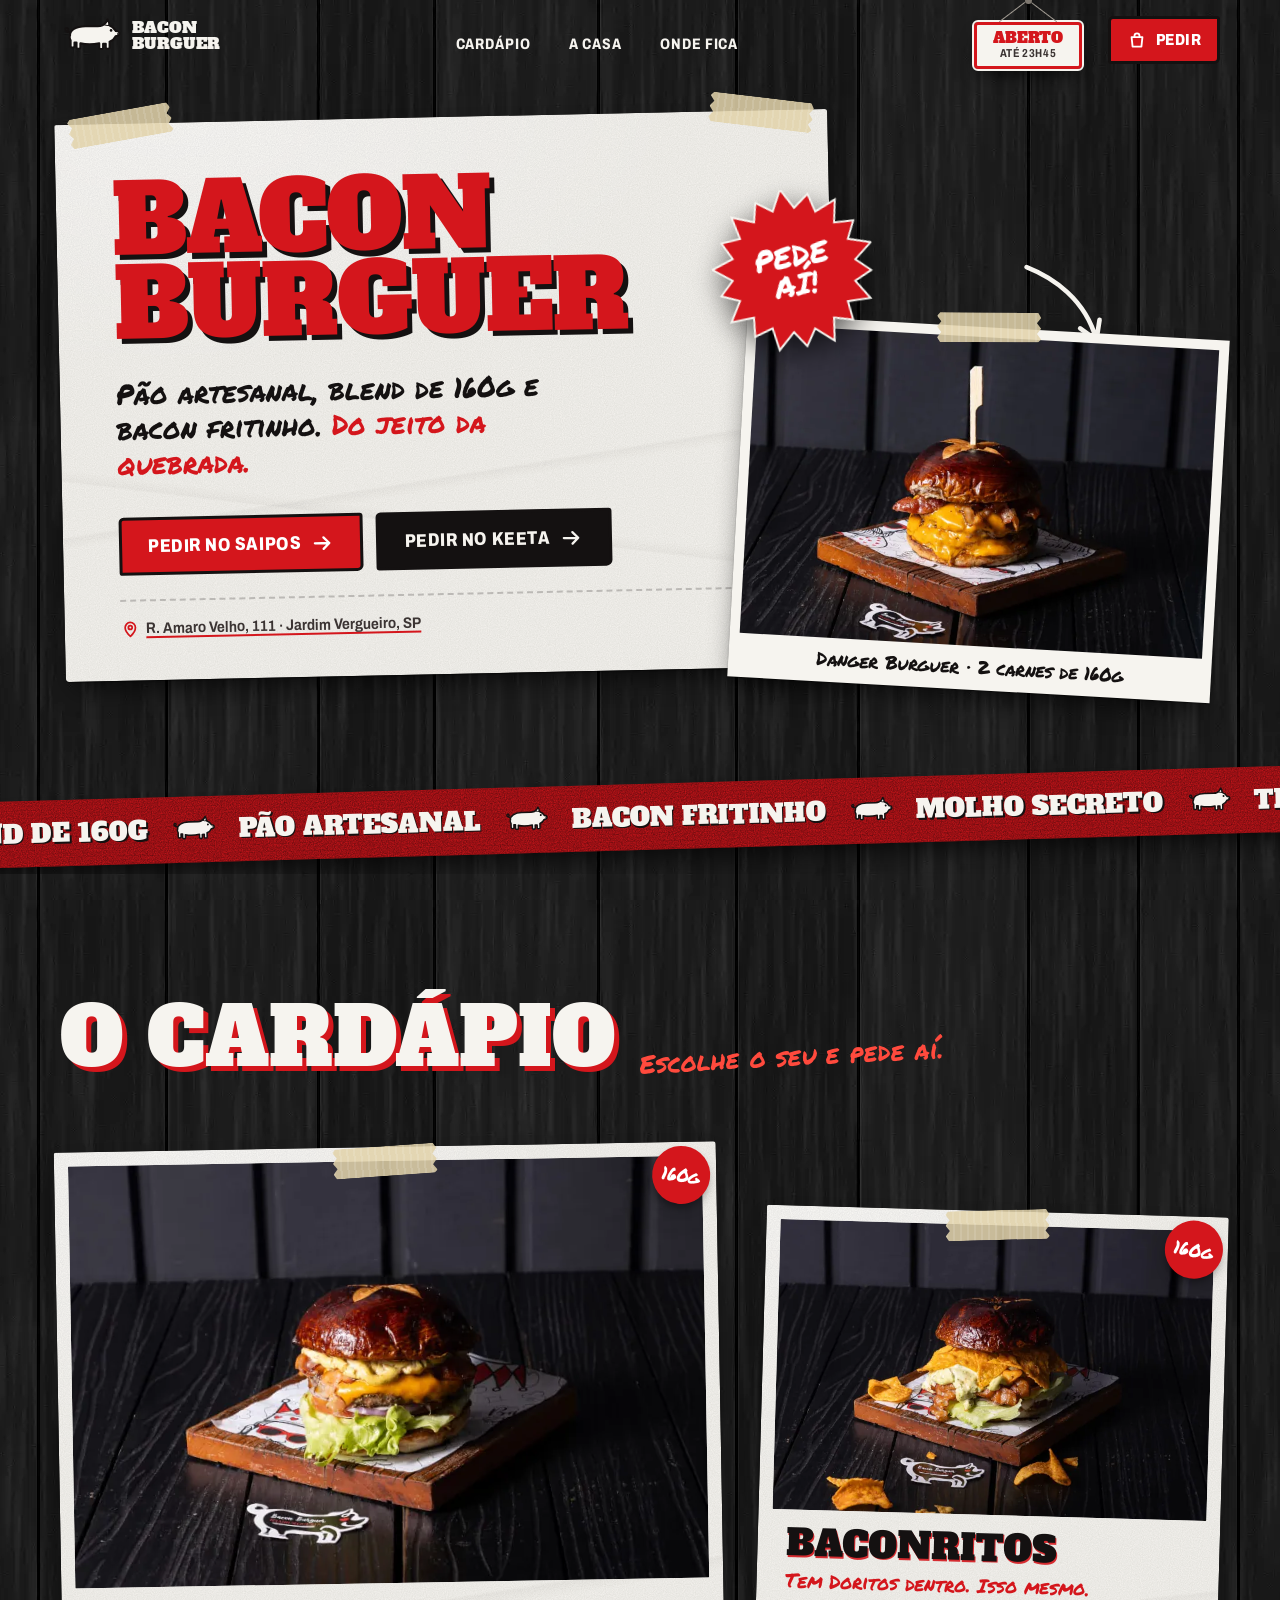
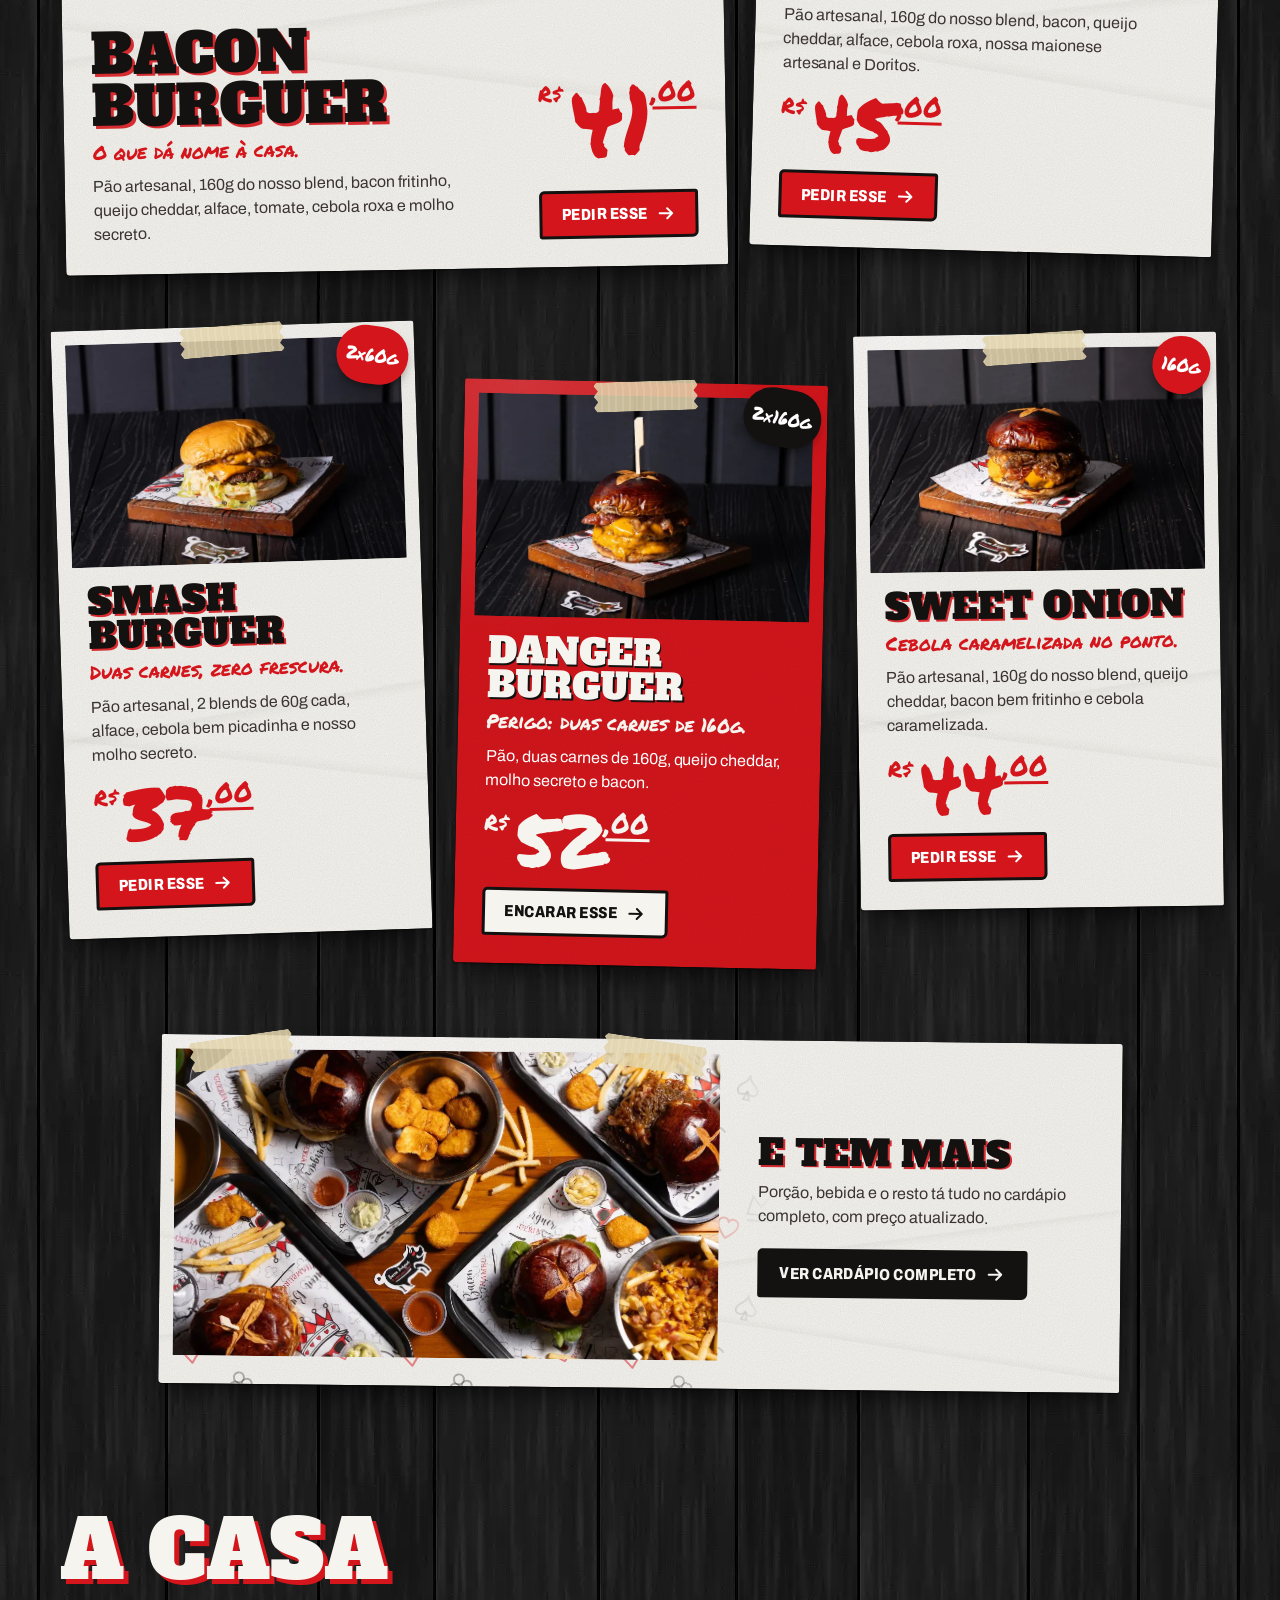
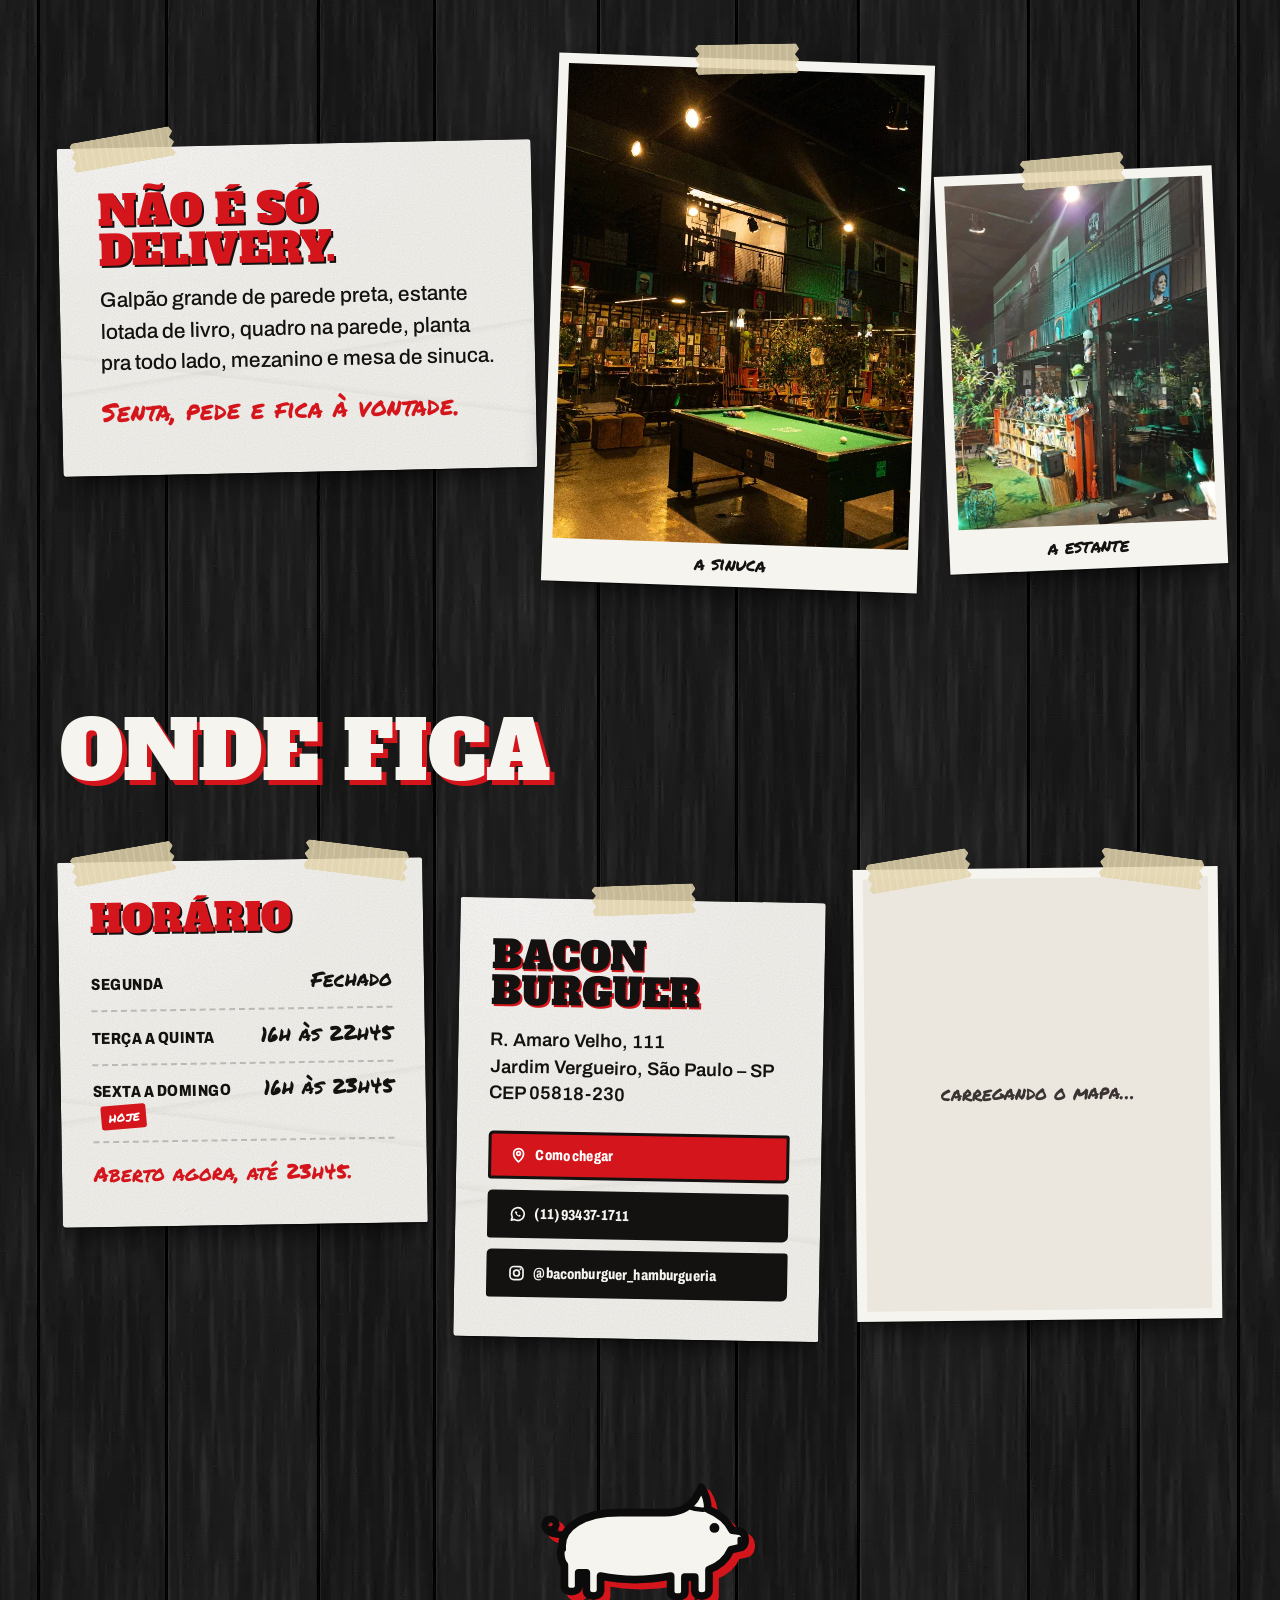
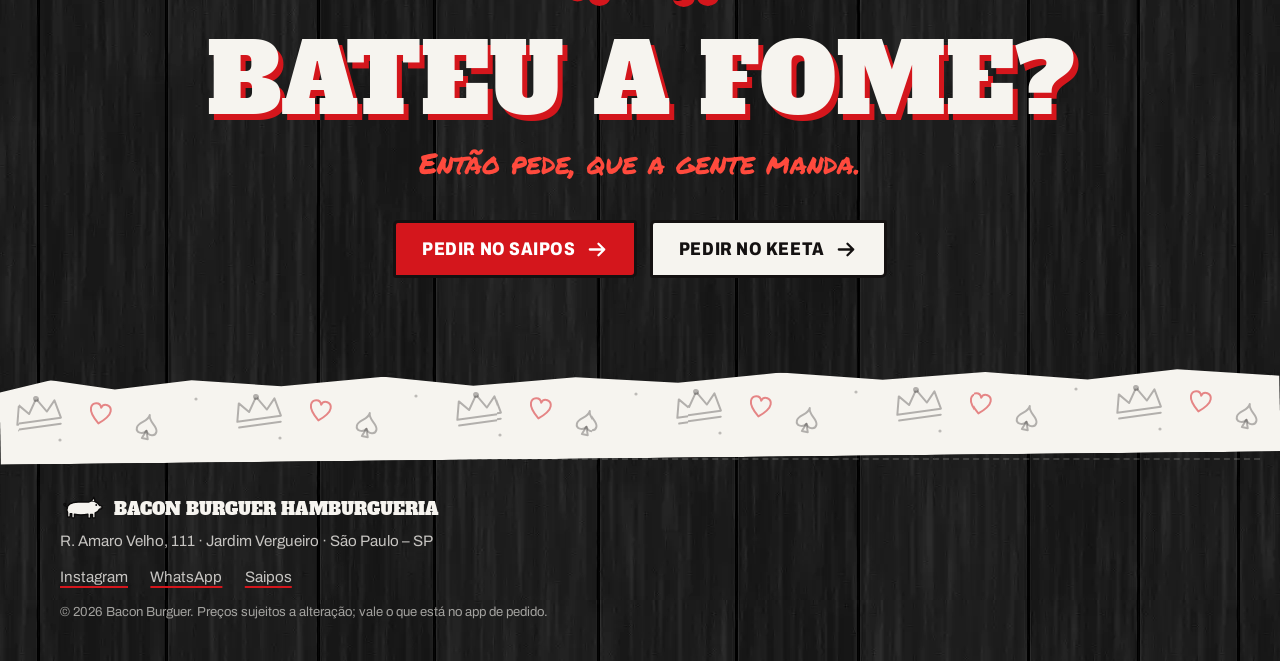
==== commit 34858b47: "Ajustes da revisão: parede de tábuas, papel de bandeja e correções no celular - Parede preta de tábu" ====
--- a/index.html
+++ b/index.html
@@ -137,7 +137,8 @@
   </section>
 
   <!-- FAIXA -->
-  <div class="faixa" aria-hidden="true">
+  <div class="faixa-moldura" aria-hidden="true">
+  <div class="faixa">
     <div class="faixa__trilho">
       <span>Blend de 160g</span><svg><use href="#pig"/></svg>
       <span>Pão artesanal</span><svg><use href="#pig"/></svg>
@@ -151,6 +152,7 @@
       <span>Terça a domingo, a partir das 16h</span><svg><use href="#pig"/></svg>
     </div>
   </div>
+  </div>
 
   <!-- CARDÁPIO -->
   <section id="cardapio" class="secao cardapio" aria-labelledby="titulo-cardapio">
@@ -166,7 +168,7 @@
           <img src="assets/img/burger-bacon.webp" width="700" height="467" loading="lazy" alt="Bacon Burguer com cheddar, bacon, alface, tomate e cebola roxa no pão artesanal">
         </figure>
         <div class="oferta__corpo">
-          <p class="oferta__num pincel" aria-hidden="true">Nº 1</p>
+          <p class="oferta__num pincel" aria-hidden="true">160g</p>
           <h3 class="oferta__nome">Bacon Burguer</h3>
           <p class="oferta__chamada pincel">O que dá nome à casa.</p>
           <p class="oferta__desc">Pão artesanal, 160g do nosso blend, bacon fritinho, queijo cheddar, alface, tomate, cebola roxa e molho secreto.</p>
@@ -181,7 +183,7 @@
           <img src="assets/img/burger-baconritos.webp" width="700" height="467" loading="lazy" alt="Baconritos com Doritos, bacon, cheddar e maionese artesanal">
         </figure>
         <div class="oferta__corpo">
-          <p class="oferta__num pincel" aria-hidden="true">Nº 2</p>
+          <p class="oferta__num pincel" aria-hidden="true">160g</p>
           <h3 class="oferta__nome">Baconritos</h3>
           <p class="oferta__chamada pincel">Tem Doritos dentro. Isso mesmo.</p>
           <p class="oferta__desc">Pão artesanal, 160g do nosso blend, bacon, queijo cheddar, alface, cebola roxa, nossa maionese artesanal e Doritos.</p>
@@ -196,7 +198,7 @@
           <img src="assets/img/burger-smash.webp" width="700" height="467" loading="lazy" alt="Smash Burguer com duas carnes finas, cheddar e alface no pão macio">
         </figure>
         <div class="oferta__corpo">
-          <p class="oferta__num pincel" aria-hidden="true">Nº 3</p>
+          <p class="oferta__num pincel" aria-hidden="true">2×60g</p>
           <h3 class="oferta__nome">Smash Burguer</h3>
           <p class="oferta__chamada pincel">Duas carnes, zero frescura.</p>
           <p class="oferta__desc">Pão artesanal, 2 blends de 60g cada, alface, cebola bem picadinha e nosso molho secreto.</p>
@@ -211,7 +213,7 @@
           <img src="assets/img/burger-danger.webp" width="700" height="467" loading="lazy" alt="Danger Burguer com duas carnes de 160g, cheddar, bacon e espeto de bambu">
         </figure>
         <div class="oferta__corpo">
-          <p class="oferta__num pincel" aria-hidden="true">Nº 4</p>
+          <p class="oferta__num pincel" aria-hidden="true">2×160g</p>
           <h3 class="oferta__nome">Danger Burguer</h3>
           <p class="oferta__chamada pincel">Perigo: duas carnes de 160g.</p>
           <p class="oferta__desc">Pão, duas carnes de 160g, queijo cheddar, molho secreto e bacon.</p>
@@ -226,7 +228,7 @@
           <img src="assets/img/burger-sweet-onion.webp" width="700" height="467" loading="lazy" alt="Sweet Onion com cebola caramelizada, cheddar e bacon no pão artesanal">
         </figure>
         <div class="oferta__corpo">
-          <p class="oferta__num pincel" aria-hidden="true">Nº 5</p>
+          <p class="oferta__num pincel" aria-hidden="true">160g</p>
           <h3 class="oferta__nome">Sweet Onion</h3>
           <p class="oferta__chamada pincel">Cebola caramelizada no ponto.</p>
           <p class="oferta__desc">Pão artesanal, 160g do nosso blend, queijo cheddar, bacon bem fritinho e cebola caramelizada.</p>
@@ -243,7 +245,7 @@
         </figure>
         <div class="oferta__corpo">
           <h3 class="oferta__nome">E tem mais</h3>
-          <p class="oferta__desc">Porções, bebidas e o resto do cardápio tão tudo no cardápio completo, com preço atualizado.</p>
+          <p class="oferta__desc">Porção, bebida e o resto tá tudo no cardápio completo, com preço atualizado.</p>
           <a class="botao botao--tinta" href="https://baconburguer.saipos.com/home" target="_blank" rel="noopener">Ver cardápio completo <svg class="icone" aria-hidden="true"><use href="#i-arrow"/></svg></a>
         </div>
       </li>
@@ -308,7 +310,7 @@
         <ul class="endereco__links" role="list">
           <li><a class="botao botao--vermelho" href="https://www.google.com/maps/search/?api=1&amp;query=R.+Amaro+Velho,+111+-+Jardim+Vergueiro,+S%C3%A3o+Paulo+-+SP,+05818-230" target="_blank" rel="noopener"><svg class="icone" aria-hidden="true"><use href="#i-pin"/></svg>Como chegar</a></li>
           <li><a class="botao botao--tinta" href="https://wa.me/5511934371711" target="_blank" rel="noopener"><svg class="icone" aria-hidden="true"><use href="#i-whats"/></svg>(11) 93437-1711</a></li>
-          <li><a class="botao botao--tinta" href="https://www.instagram.com/baconburguer_hamburgueria/" target="_blank" rel="noopener"><svg class="icone" aria-hidden="true"><use href="#i-insta"/></svg>@baconburguer_hamburgueria</a></li>
+          <li><a class="botao botao--tinta botao--insta" href="https://www.instagram.com/baconburguer_hamburgueria/" target="_blank" rel="noopener"><svg class="icone" aria-hidden="true"><use href="#i-insta"/></svg><span>@baconburguer_<wbr>hamburgueria</span></a></li>
         </ul>
       </div>
 
@@ -332,6 +334,7 @@
   </section>
 </main>
 
+<div class="bandeja" aria-hidden="true"></div>
 <footer class="rodape">
   <p class="rodape__marca"><svg class="rodape__porco" aria-hidden="true"><use href="#pig"/></svg>Bacon Burguer Hamburgueria</p>
   <p>R. Amaro Velho, 111 · Jardim Vergueiro · São Paulo – SP</p>
--- a/assets/css/style.css
+++ b/assets/css/style.css
@@ -24,7 +24,6 @@
 
 :root {
   --parede: #0c0b0b;
-  --tabua-junta: rgba(0, 0, 0, .7);
   --papel: #f6f4ef;
   --papel-2: #ebe7de;
   --tinta: #141111;
@@ -76,11 +75,10 @@
   font-stretch: 100%;
   background-color: var(--parede);
   /* tábuas pretas pintadas, como as paredes da casa */
-  background-image:
-    var(--grao),
-    repeating-linear-gradient(90deg, transparent 0 136px, var(--tabua-junta) 136px 139px, rgba(255, 255, 255, .025) 139px 140px),
-    repeating-linear-gradient(90deg, rgba(255, 255, 255, .012) 0 140px, transparent 140px 280px, rgba(0, 0, 0, .18) 280px 420px);
-  background-size: 180px 180px, auto, auto;
+  /* tábuas pretas pintadas, como as paredes da casa (assets/img/parede.webp, tile 1200x900) */
+  background-image: url("../img/parede.webp");
+  background-size: 1200px 900px;
+  background-position: center top;
 }
 
 img { display: block; max-width: 100%; height: auto; }
@@ -404,7 +402,7 @@
   grid-column: 1;
   justify-self: end;
   width: min(84%, 520px);
-  margin-top: -1.25rem;
+  margin-top: 1.75rem;
   z-index: 2;
 }
 .estrela {
@@ -418,7 +416,7 @@
   place-items: center;
   width: clamp(104px, 28vw, 158px);
   aspect-ratio: 1;
-  margin-top: -.25rem;
+  margin-top: .75rem;
   color: #fff;
   text-decoration: none;
   transform: rotate(-10deg);
@@ -439,10 +437,14 @@
 
 /* ---------- faixa ---------- */
 
+.faixa-moldura {
+  overflow: hidden;
+  padding: clamp(1rem, 3vw, 2.5rem) 0 1.5rem;
+}
 .faixa {
   position: relative;
   width: 112vw;
-  margin: clamp(1rem, 3vw, 2.5rem) 0 0 -6vw;
+  margin-left: -6vw;
   padding: .85rem 0;
   overflow: hidden;
   background-color: var(--vermelho);
@@ -523,13 +525,15 @@
   right: 6px;
   display: grid;
   place-items: center;
-  width: 3.4rem;
-  height: 3.4rem;
-  border-radius: 50%;
+  min-width: 3.6rem;
+  height: 3.6rem;
+  padding: 0 .55rem;
+  border-radius: 1.8rem;
   background: var(--vermelho);
   color: #fff;
-  font-size: 1.05rem;
+  font-size: 1.15rem;
   line-height: 1;
+  white-space: nowrap;
   transform: rotate(9deg);
   box-shadow: 0 6px 12px -4px rgba(0, 0, 0, .6);
 }
@@ -579,6 +583,18 @@
 .cartaz--vermelho .oferta__desc { color: #fff; }
 .cartaz--vermelho .oferta__num { background: var(--tinta); }
 
+.oferta--mais::after {
+  content: "";
+  position: absolute;
+  inset: 0;
+  z-index: 0;
+  pointer-events: none;
+  background: url("../img/bandeja.svg") 0 0 / 220px 220px;
+  /* o papel de bandeja aparece em volta da foto e some antes do texto */
+  -webkit-mask-image: linear-gradient(to bottom, #000 40%, transparent 58%);
+  mask-image: linear-gradient(to bottom, #000 40%, transparent 58%);
+}
+.oferta--mais > * { position: relative; z-index: 1; }
 .oferta--mais .oferta__foto img { aspect-ratio: 16 / 8; }
 .oferta--mais .oferta__desc { margin-bottom: 1.25rem; }
 
@@ -666,7 +682,7 @@
 
 .endereco__texto { margin-top: 1rem; font-size: 1.15rem; line-height: 1.45; font-weight: 600; }
 .endereco__links { display: grid; gap: .7rem; margin-top: 1.5rem; }
-.endereco__links .botao { width: 100%; justify-content: flex-start; text-transform: none; letter-spacing: .01em; font-stretch: 90%; overflow-wrap: anywhere; text-align: left; }
+.endereco__links .botao { width: 100%; justify-content: flex-start; text-transform: none; letter-spacing: .01em; font-size: .92rem; font-stretch: 75%; text-align: left; }
 
 .mapa { padding: 10px; }
 .mapa::before {
@@ -724,6 +740,14 @@
 
 /* ---------- rodapé ---------- */
 
+.bandeja {
+  height: clamp(56px, 8vw, 84px);
+  background-color: var(--papel);
+  background-image: url("../img/bandeja.svg");
+  background-size: 220px 220px;
+  clip-path: polygon(0 14%, 4% 0, 9% 12%, 15% 2%, 22% 10%, 30% 0, 37% 12%, 45% 3%, 53% 11%, 61% 0, 69% 10%, 77% 2%, 85% 12%, 92% 1%, 100% 10%, 100% 100%, 0 100%);
+  transform: rotate(-.6deg);
+}
 .rodape {
   max-width: var(--largura);
   margin: 0 auto;
@@ -790,12 +814,17 @@
   .oferta--destaque, .oferta--mais { grid-column: 1 / -1; }
   .oferta:nth-child(3) { margin-top: 2rem; }
   .oferta:nth-child(5) { margin-top: -1rem; }
-  .oferta--destaque { display: grid; grid-template-columns: 1.15fr 1fr; gap: 1.5rem; align-items: center; }
-  .oferta--destaque .oferta__foto img { aspect-ratio: 4 / 3.4; }
+  .mural > * { align-self: start; }
+  .oferta--destaque { display: grid; grid-template-columns: minmax(0, 1.15fr) minmax(0, 1fr); gap: 1.5rem; align-items: center; }
+  .oferta--destaque .oferta__foto img { aspect-ratio: 3 / 2; }
   .oferta--destaque .oferta__nome { font-size: clamp(2.2rem, 4.6vw, 3.4rem); }
   .oferta--destaque .preco__int { font-size: clamp(4.75rem, 8vw, 6rem); }
   .oferta--mais { display: grid; grid-template-columns: 1.5fr 1fr; gap: 1.5rem; align-items: center; }
   .oferta--mais .oferta__foto img { aspect-ratio: 16 / 9; }
+  .oferta--mais::after {
+    -webkit-mask-image: linear-gradient(to right, #000 52%, transparent 64%);
+    mask-image: linear-gradient(to right, #000 52%, transparent 64%);
+  }
   .onde__grade { grid-template-columns: repeat(2, minmax(0, 1fr)); }
   .mapa { grid-column: 1 / -1; }
   .mapa iframe { aspect-ratio: 16 / 7; }
@@ -851,10 +880,18 @@
   .oferta:nth-child(4) { grid-column: 5 / 9; margin-top: 3.5rem; }
   .oferta:nth-child(5) { grid-column: 9 / 13; margin-top: .5rem; }
   .oferta--mais { grid-column: 2 / 12; margin-top: 1rem; }
-  .oferta--destaque { grid-template-columns: 1.15fr 1fr; align-items: stretch; }
-  .oferta--destaque .oferta__foto { display: flex; }
-  .oferta--destaque .oferta__foto img { aspect-ratio: auto; height: 100%; min-height: 380px; }
-  .oferta--destaque .oferta__corpo { padding-block: 1.5rem .5rem; justify-content: center; }
+  .oferta--destaque { display: flex; }
+  .oferta--destaque .oferta__corpo {
+    display: grid;
+    grid-template-columns: minmax(0, 1fr) auto;
+    column-gap: 2rem;
+    align-items: end;
+  }
+  .oferta--destaque .oferta__nome,
+  .oferta--destaque .oferta__chamada,
+  .oferta--destaque .oferta__desc { grid-column: 1; }
+  .oferta--destaque .preco { grid-column: 2; grid-row: 1 / span 2; margin: 0; }
+  .oferta--destaque .oferta__corpo .botao { grid-column: 2; grid-row: 3; align-self: end; }
 
   .casa__texto { grid-column: 1 / 6; align-self: center; margin-top: -2rem; }
   .casa__foto--a { grid-column: 6 / 10; }
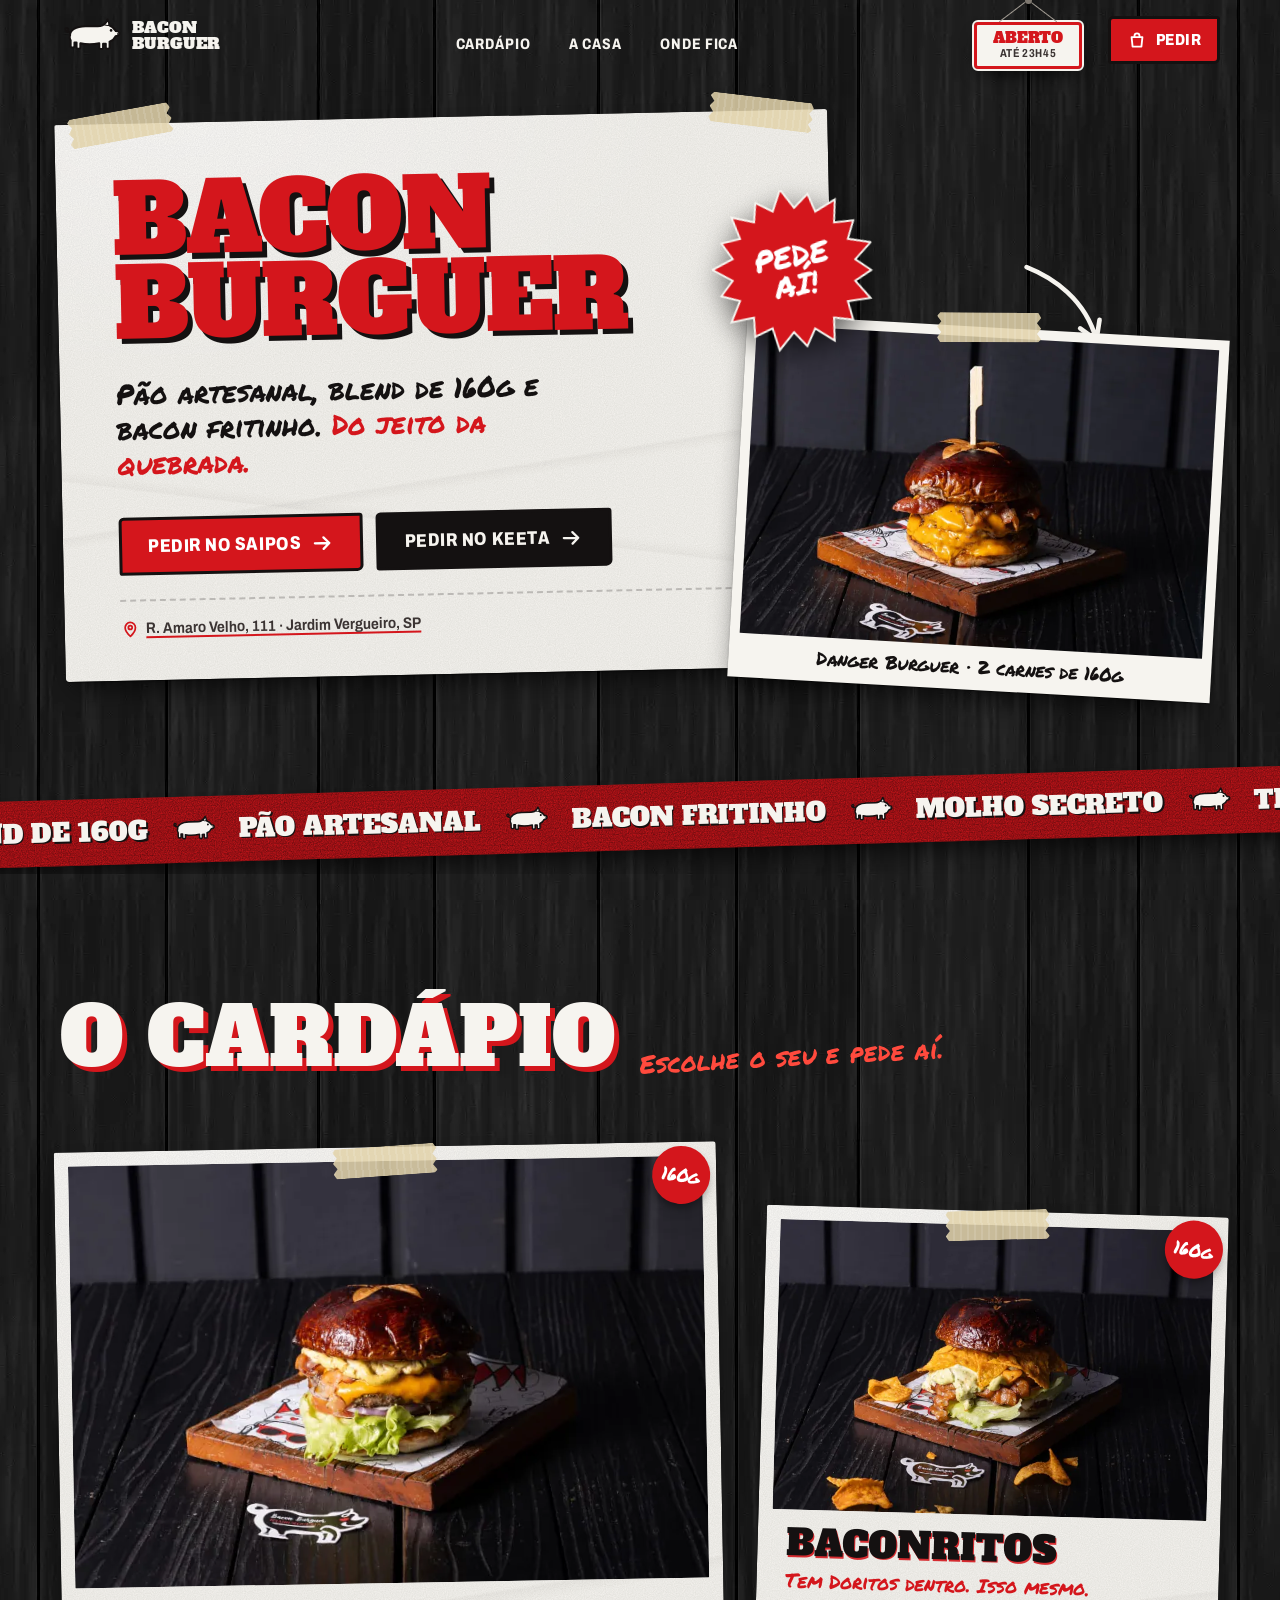
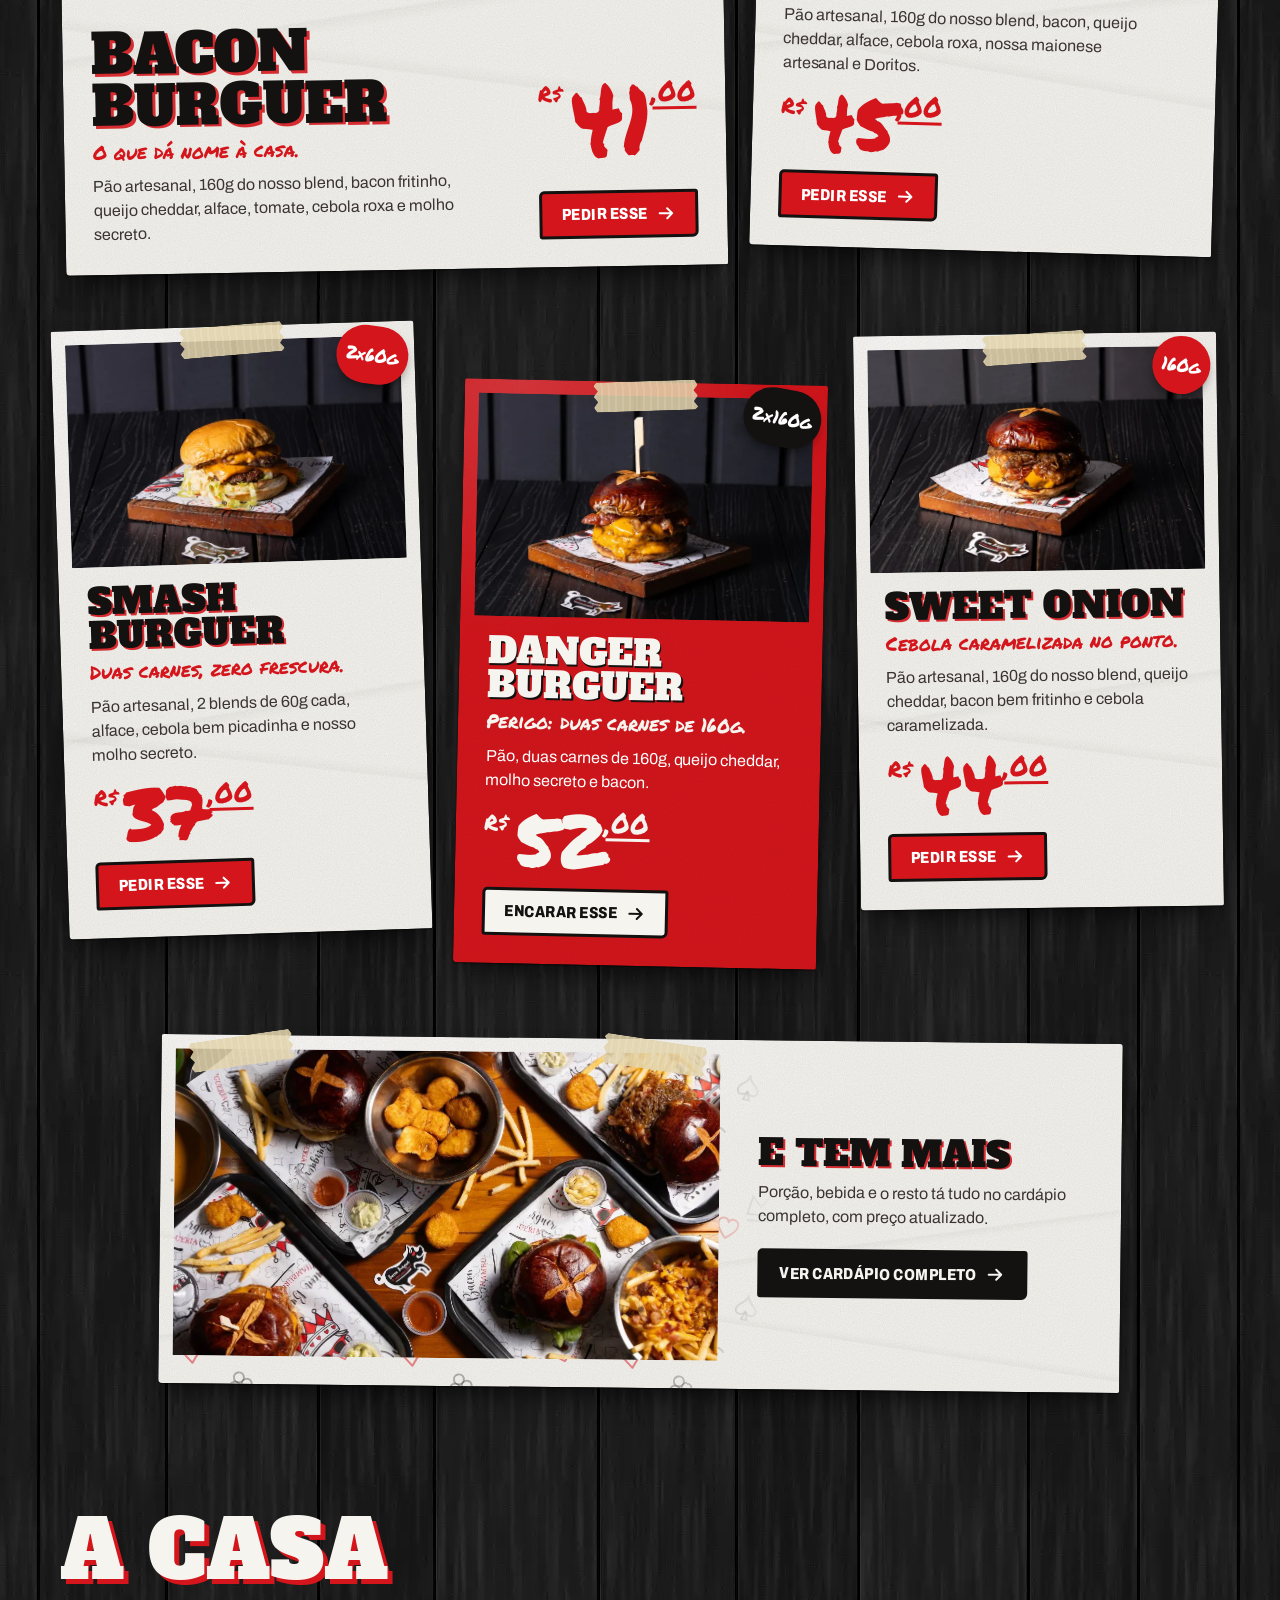
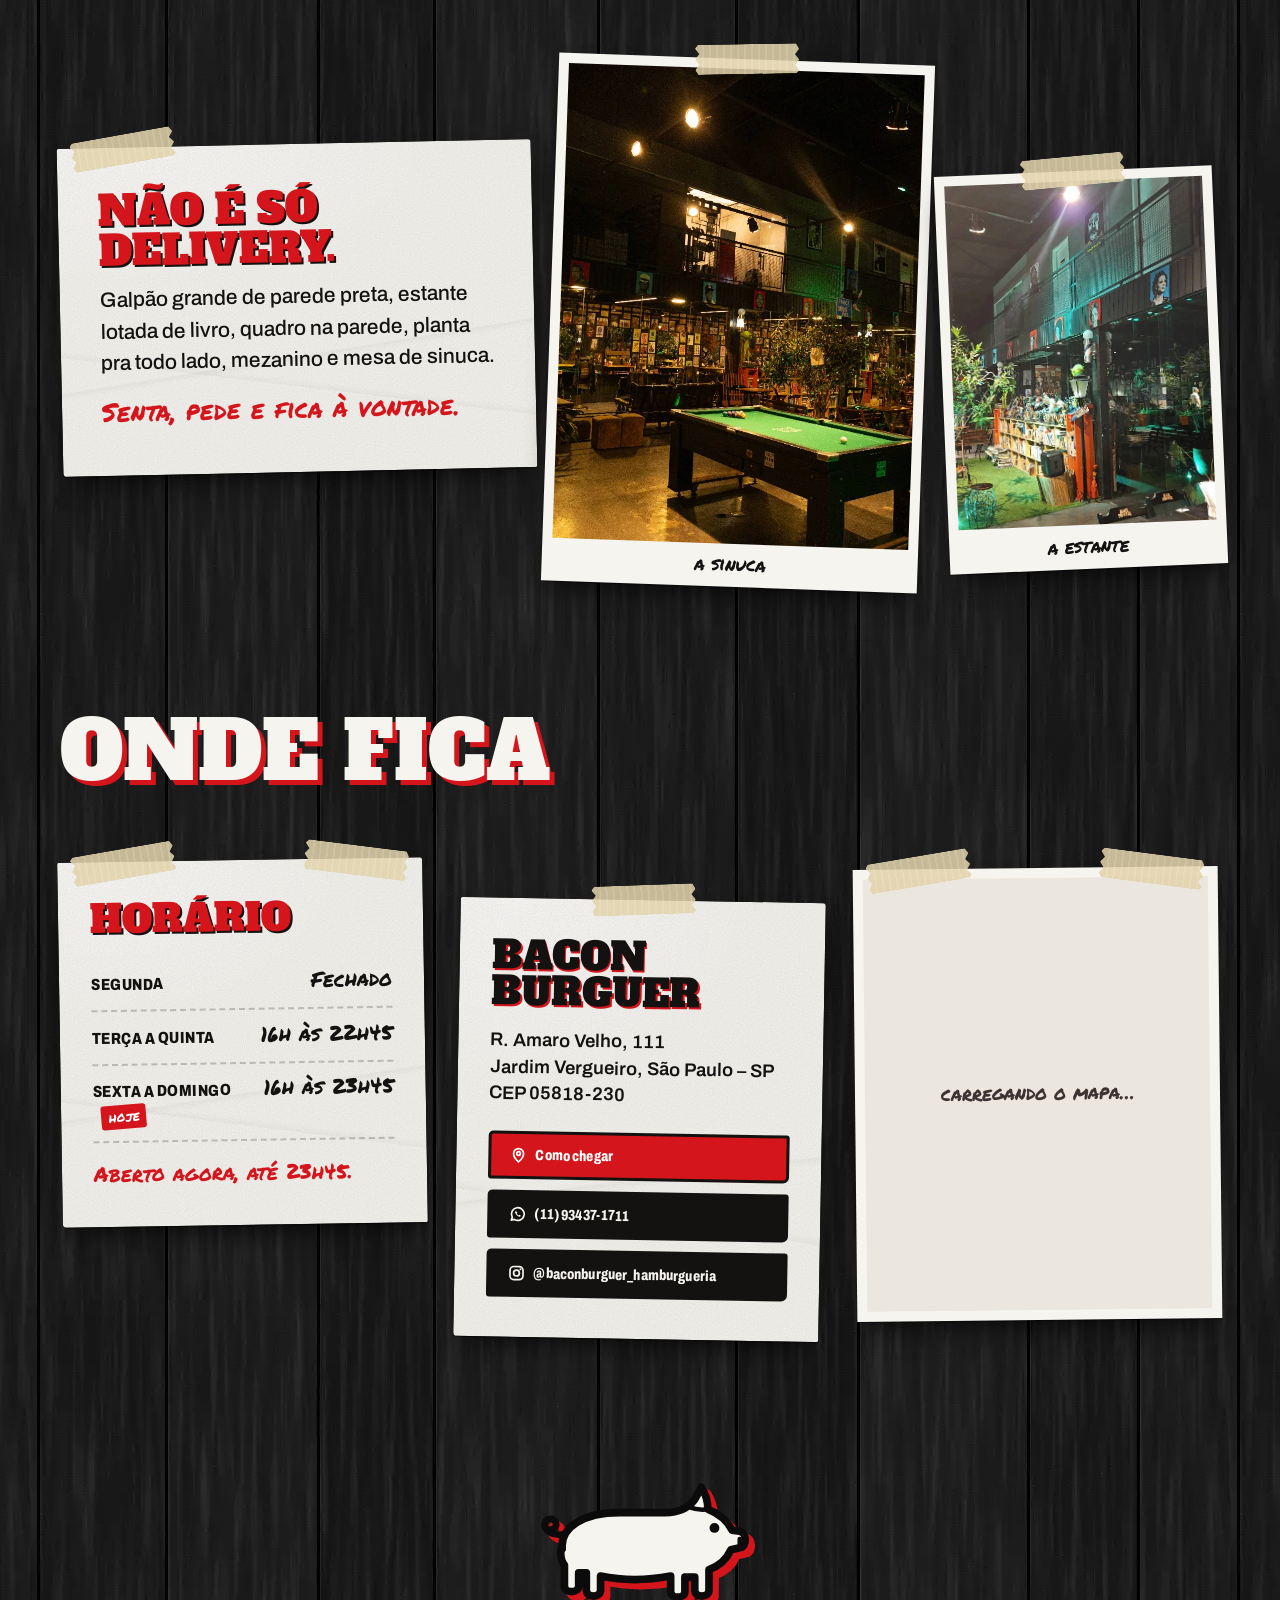
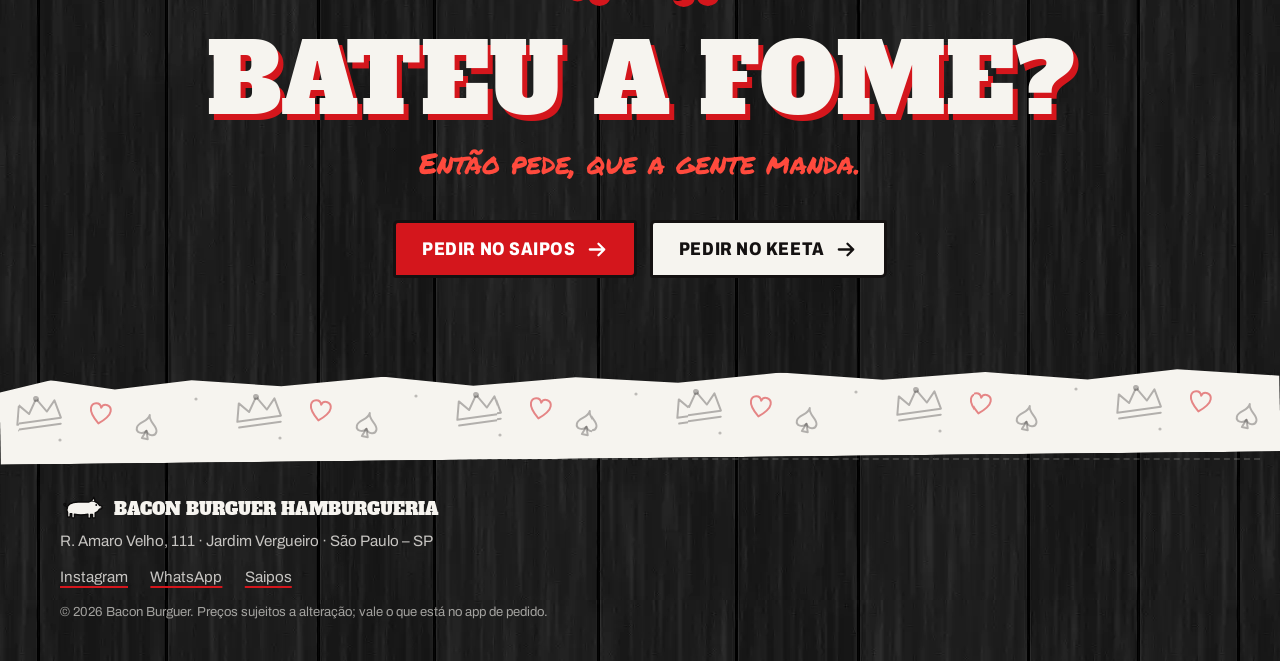
==== commit 8559aba9: "Registra o sistema visual em DESIGN.md Co-Authored-By: Claude Opus 5.5 <noreply@anthropic.com> Claud" ====
--- a/index.html
+++ b/index.html
@@ -5,7 +5,7 @@
   <meta name="viewport" content="width=device-width, initial-scale=1, viewport-fit=cover">
   <title>Bacon Burguer · Hamburgueria no Jardim Vergueiro, SP</title>
   <meta name="description" content="Bacon Burguer: hambúrguer artesanal no Jardim Vergueiro, zona sul de São Paulo. Pão artesanal, blend de 160g e bacon fritinho. Peça pelo Saipos ou Keeta.">
-  <meta name="theme-color" content="#0d0c0c">
+  <meta name="theme-color" content="#0c0b0b">
   <link rel="icon" href="favicon.svg" type="image/svg+xml">
 
   <meta property="og:type" content="website">
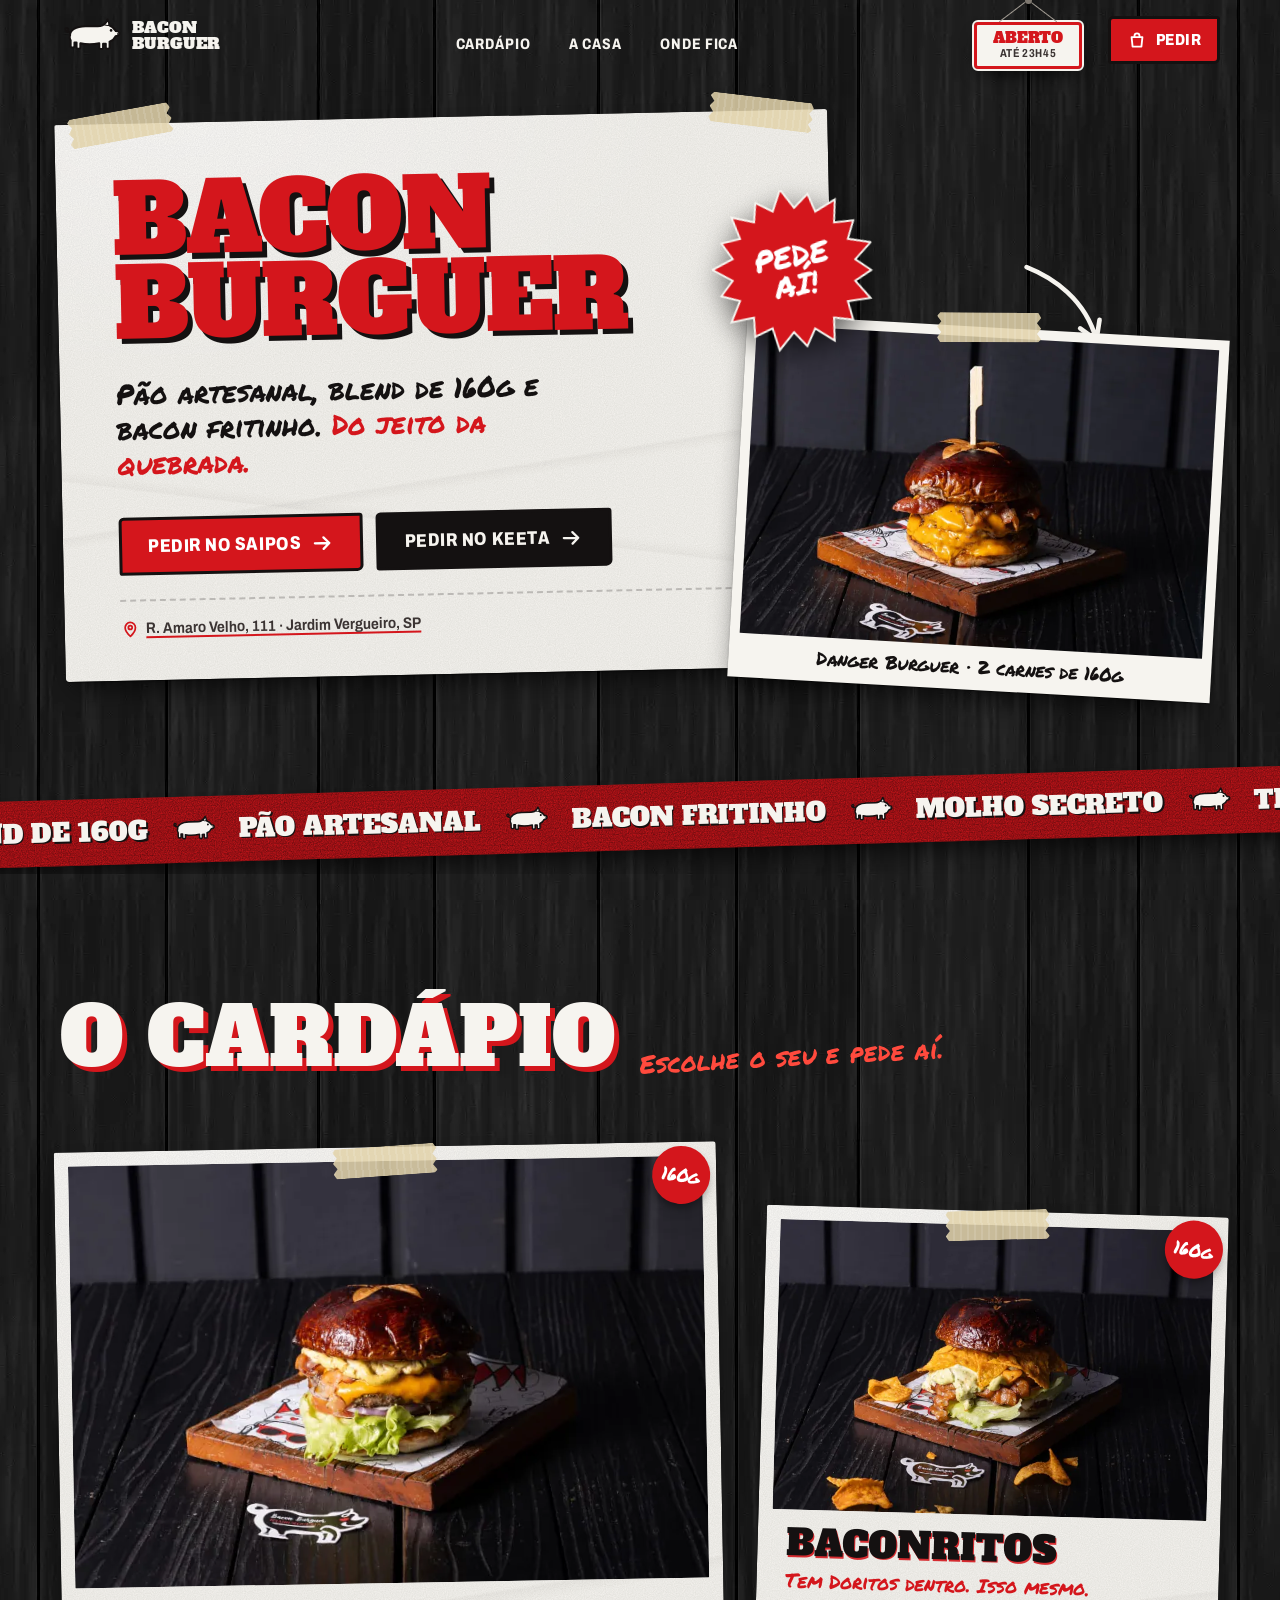
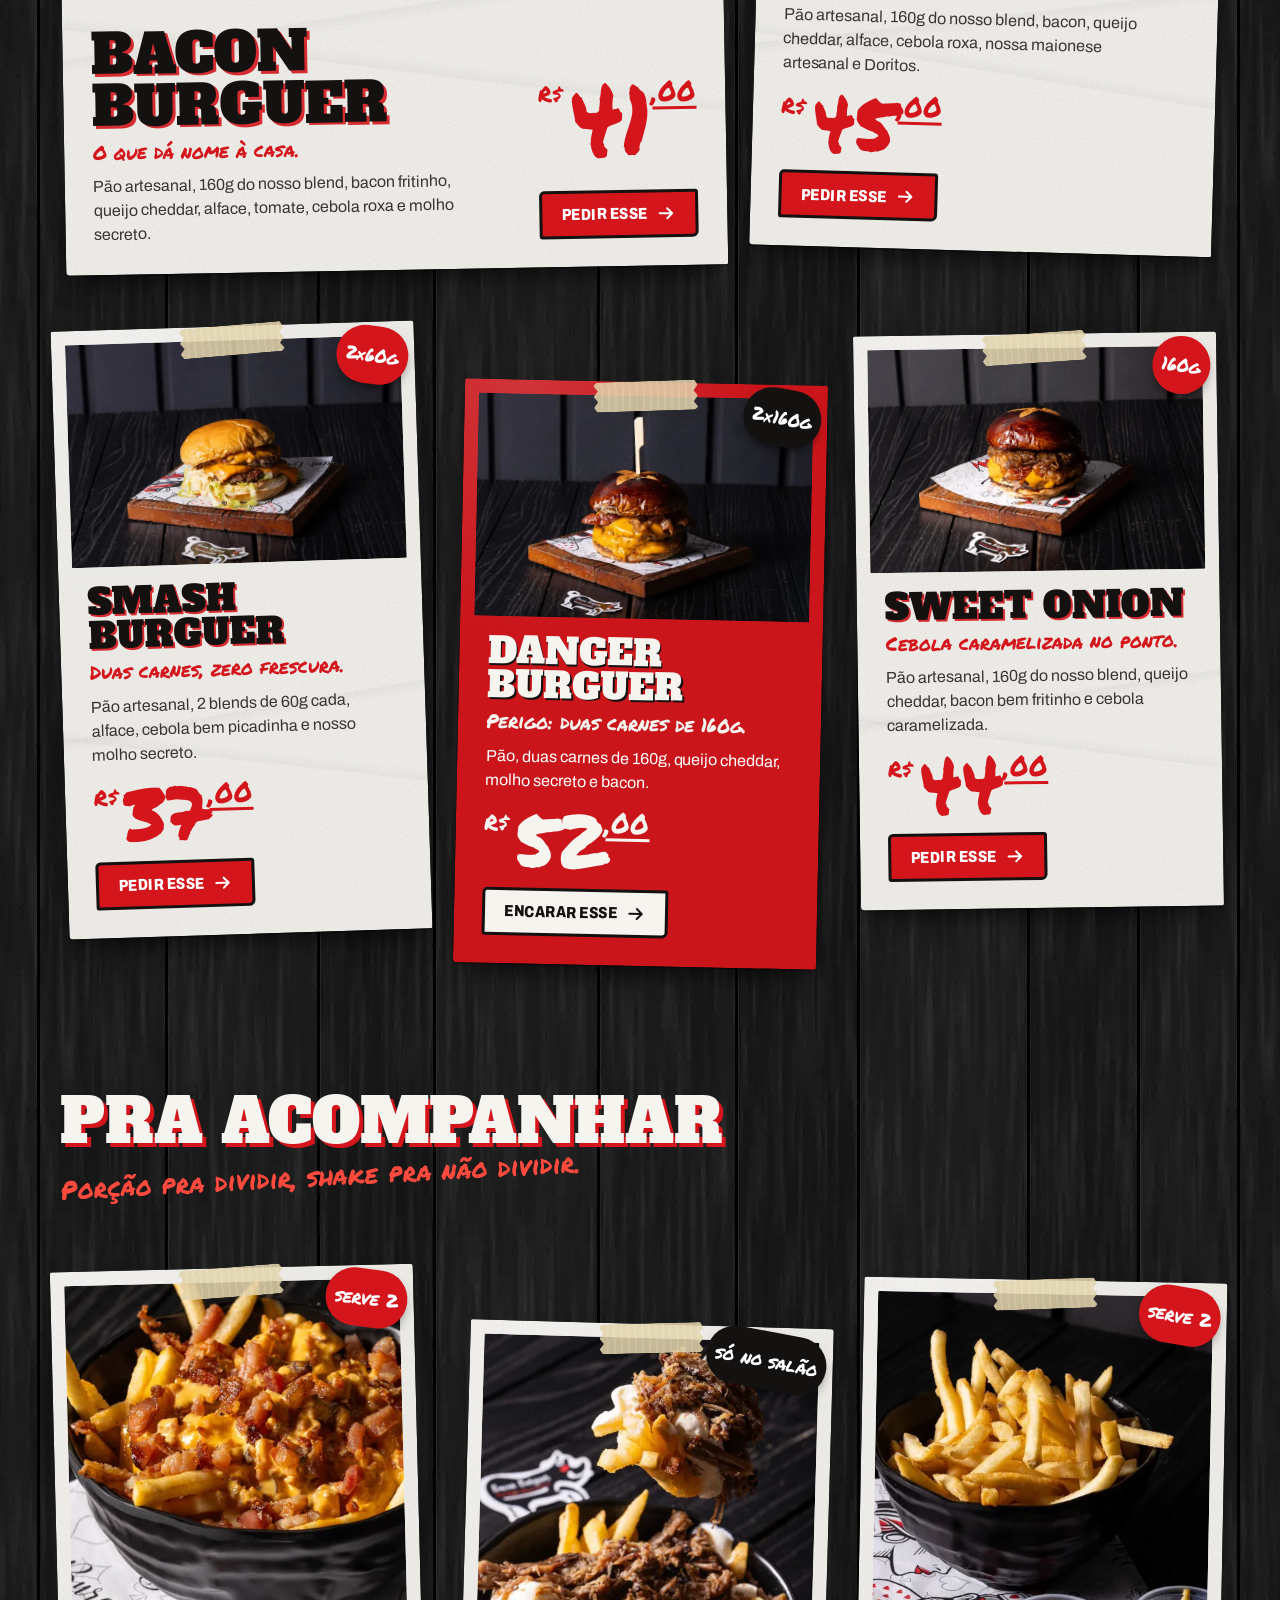
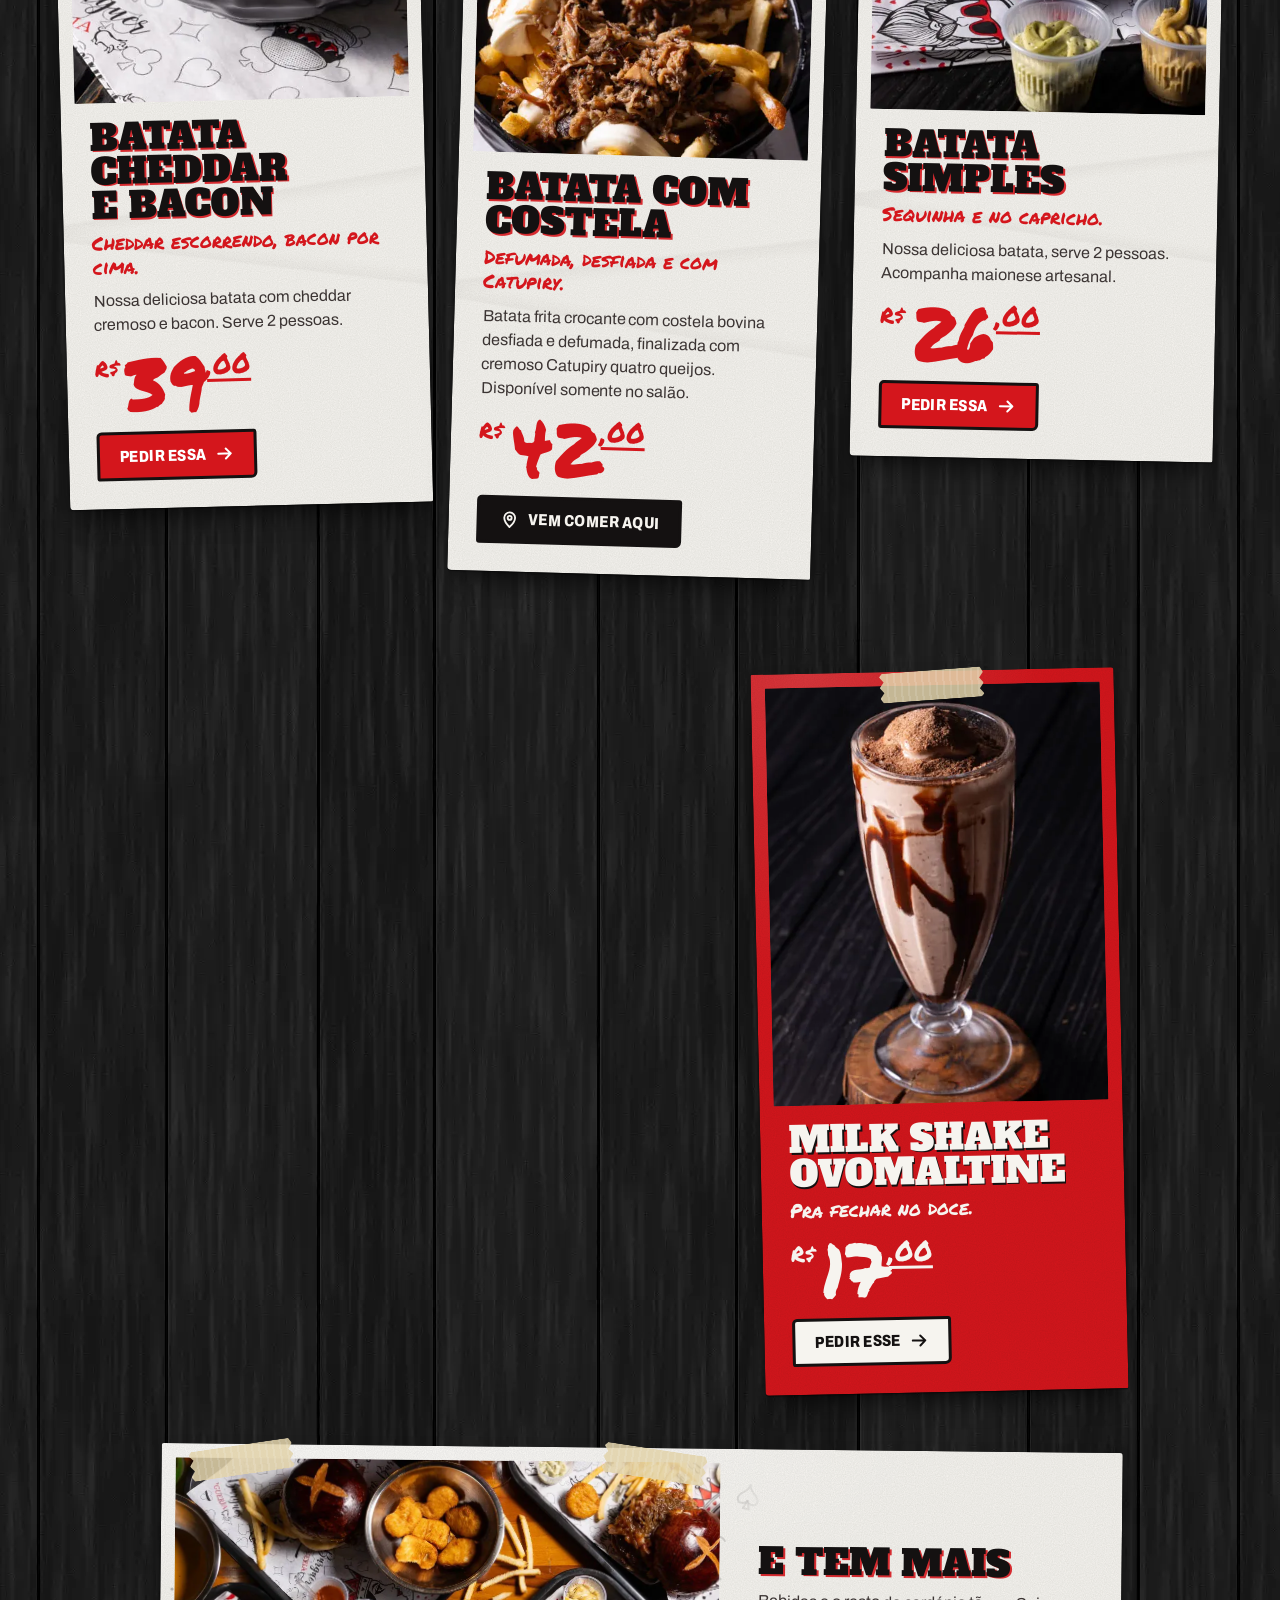
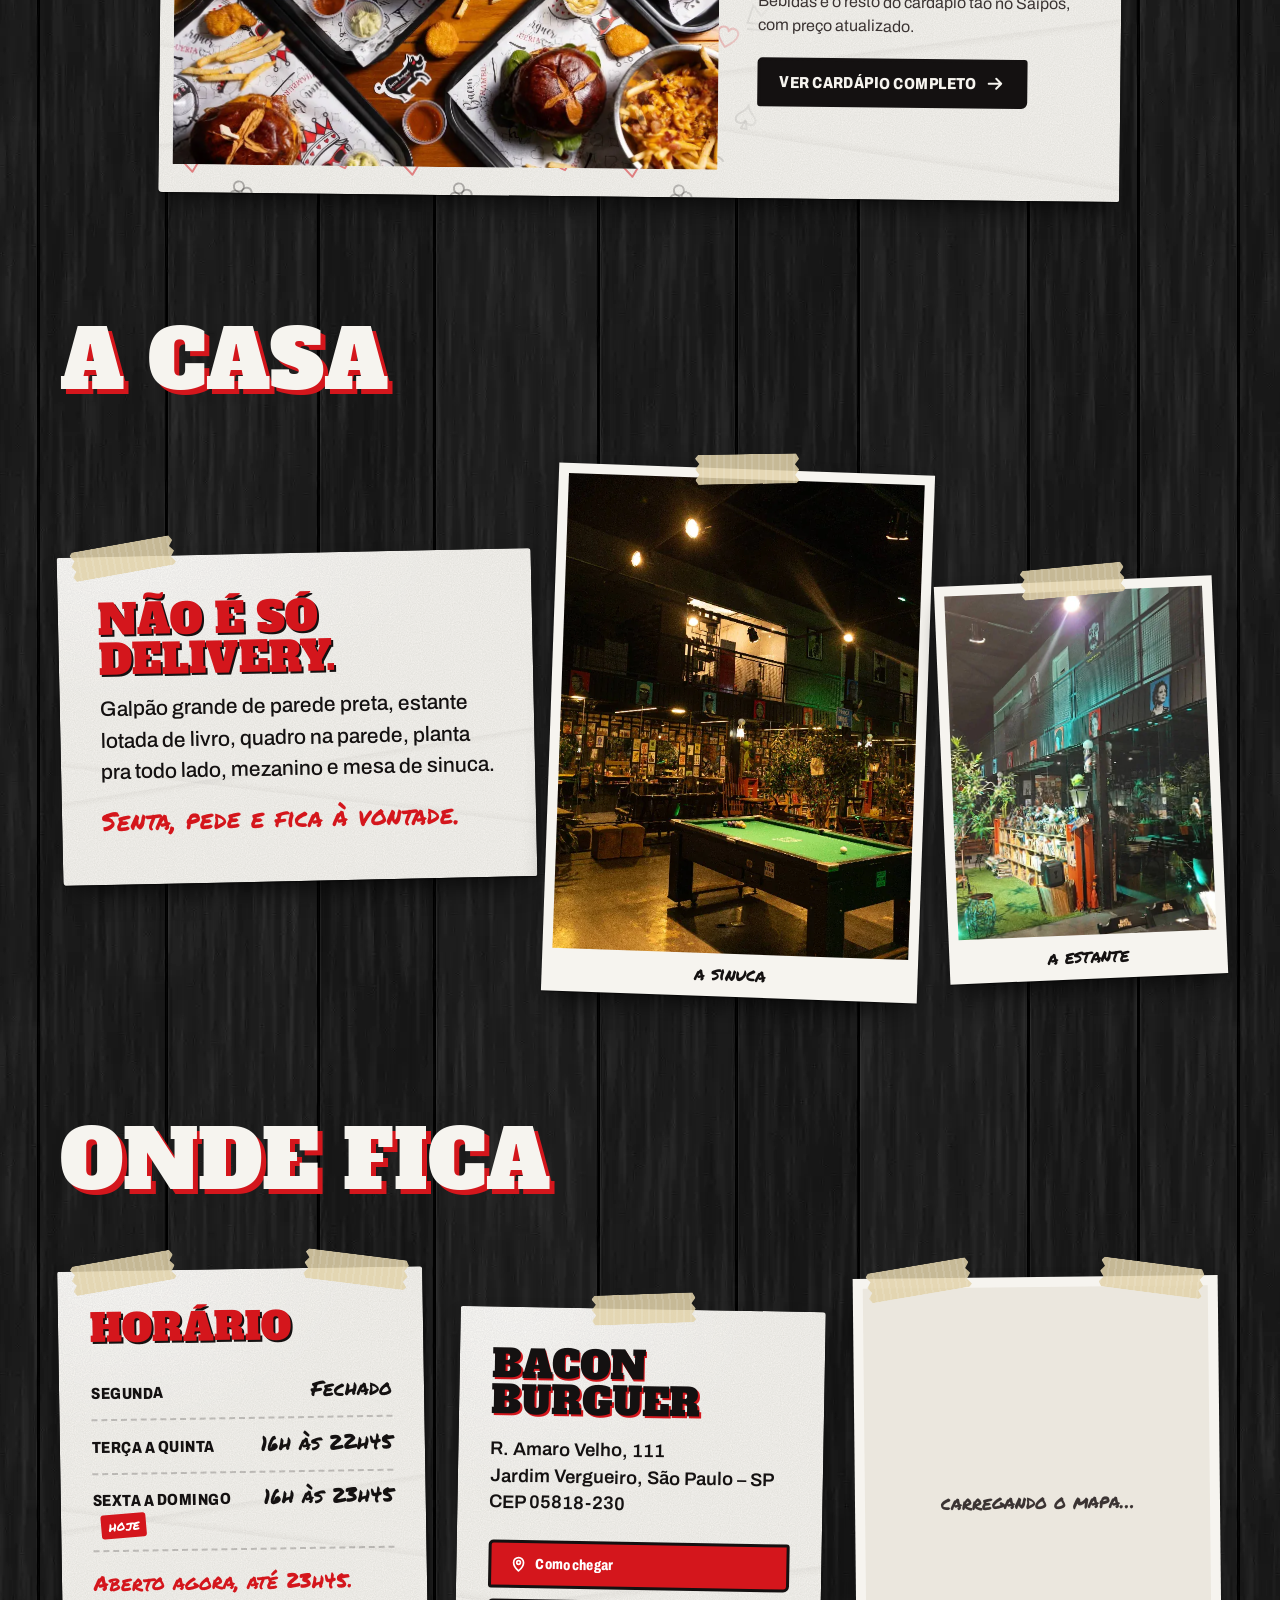
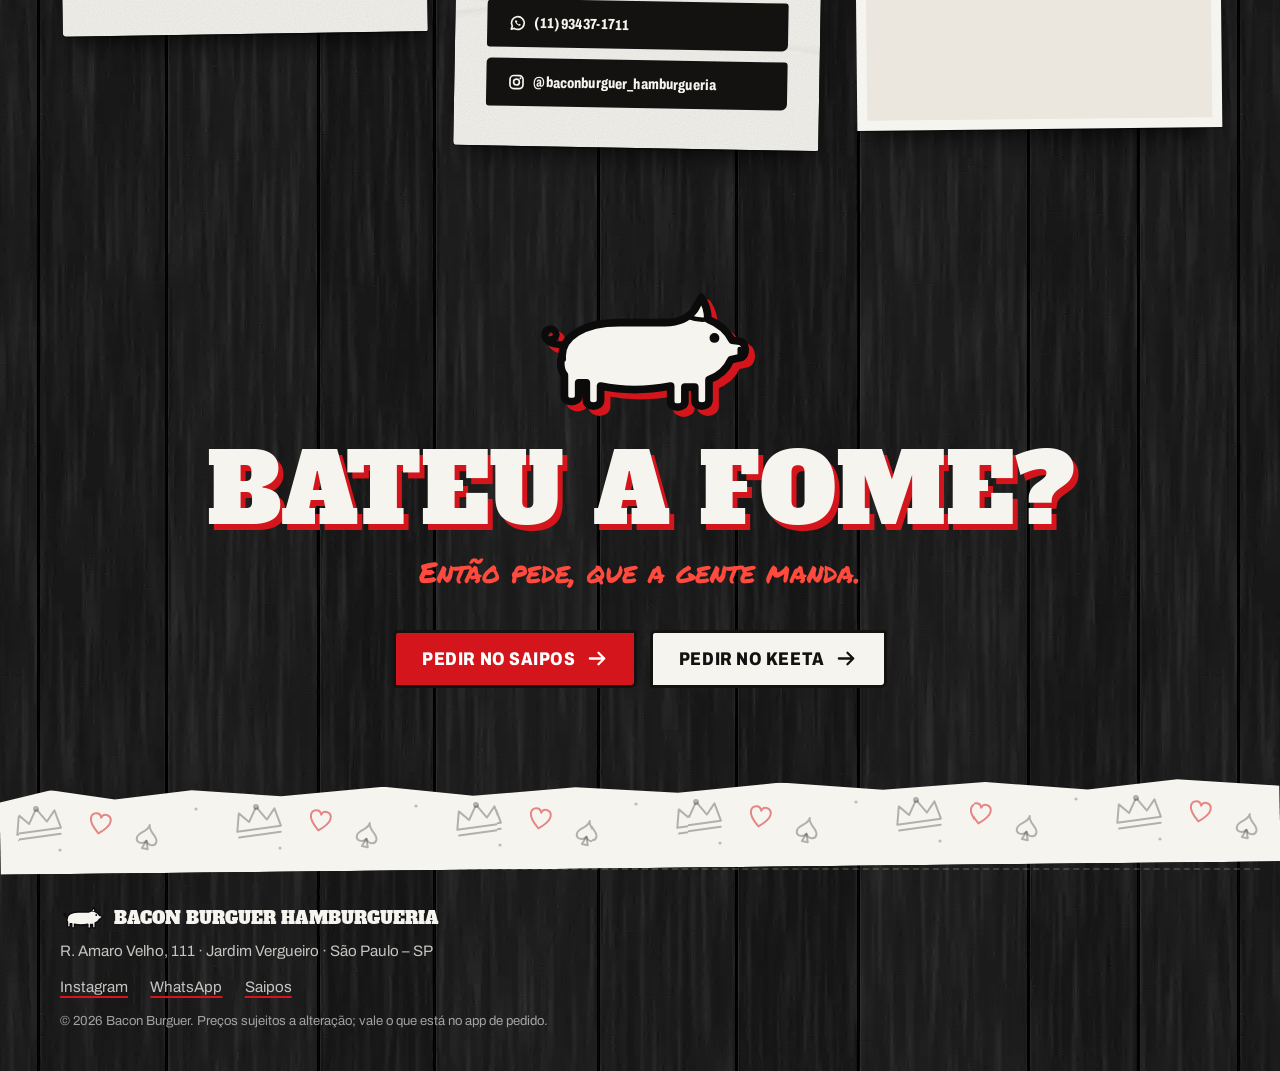
==== commit e73be8f6: "Adiciona porções e milk shake ao cardápio Nova parede "Pra acompanhar" com Batata Cheddar e Bacon, B" ====
--- a/index.html
+++ b/index.html
@@ -237,6 +237,87 @@
         </div>
       </li>
 
+    </ol>
+
+    <header class="secao__cabeca secao__cabeca--sub">
+      <h3 id="titulo-porcoes" class="letreiro-parede letreiro-parede--sub">Pra acompanhar</h3>
+      <p class="pincel secao__nota">Porção pra dividir, shake pra não dividir.</p>
+    </header>
+
+    <ol class="mural mural--porcoes" role="list" aria-labelledby="titulo-porcoes">
+      <li class="cartaz oferta oferta--retrato" style="--r:-1.4deg">
+        <figure class="oferta__foto">
+          <span class="fita fita--topo" aria-hidden="true"></span>
+          <img src="assets/img/porcao-cheddar-bacon.webp" width="467" height="700" loading="lazy" alt="Batata frita coberta com cheddar cremoso e bacon em cubos, numa tigela preta">
+        </figure>
+        <div class="oferta__corpo">
+          <p class="oferta__num pincel" aria-hidden="true">serve 2</p>
+          <h4 class="oferta__nome">Batata Cheddar e Bacon</h4>
+          <p class="oferta__chamada pincel">Cheddar escorrendo, bacon por cima.</p>
+          <p class="oferta__desc">Nossa deliciosa batata com cheddar cremoso e bacon. Serve 2 pessoas.</p>
+          <p class="preco" aria-label="39 reais"><span class="preco__rs">R$</span><span class="preco__int">39</span><span class="preco__cent">,00</span></p>
+          <a class="botao botao--vermelho" href="https://baconburguer.saipos.com/home" target="_blank" rel="noopener">Pedir essa <svg class="icone" aria-hidden="true"><use href="#i-arrow"/></svg></a>
+        </div>
+      </li>
+
+      <li class="cartaz oferta oferta--retrato oferta--salao" style="--r:1.6deg">
+        <figure class="oferta__foto">
+          <span class="fita fita--topo" aria-hidden="true"></span>
+          <img src="assets/img/porcao-costela.webp" width="467" height="700" loading="lazy" alt="Garfo levantando batata com costela desfiada e Catupiry, sobre tigela cheia">
+        </figure>
+        <div class="oferta__corpo">
+          <p class="oferta__num pincel" aria-hidden="true">só no salão</p>
+          <h4 class="oferta__nome">Batata com Costela</h4>
+          <p class="oferta__chamada pincel">Defumada, desfiada e com Catupiry.</p>
+          <p class="oferta__desc">Batata frita crocante com costela bovina desfiada e defumada, finalizada com cremoso Catupiry quatro queijos. Disponível somente no salão.</p>
+          <p class="preco" aria-label="42 reais"><span class="preco__rs">R$</span><span class="preco__int">42</span><span class="preco__cent">,00</span></p>
+          <a class="botao botao--tinta" href="#onde"><svg class="icone" aria-hidden="true"><use href="#i-pin"/></svg>Vem comer aqui</a>
+        </div>
+      </li>
+
+      <li class="cartaz oferta oferta--deitada" style="--r:-.8deg">
+        <figure class="oferta__foto">
+          <span class="fita fita--topo" aria-hidden="true"></span>
+          <img src="assets/img/porcao-nuggets.webp" width="700" height="467" loading="lazy" alt="Tigela com nuggets dourados e três potinhos de molho ao lado">
+        </figure>
+        <div class="oferta__corpo">
+          <p class="oferta__num pincel" aria-hidden="true">10 un.</p>
+          <h4 class="oferta__nome">Nuggets</h4>
+          <p class="oferta__chamada pincel">Dez nuggets e molho pra afundar.</p>
+          <p class="oferta__desc">Acompanha molho secreto ou maionese verde.</p>
+          <p class="preco" aria-label="26 reais"><span class="preco__rs">R$</span><span class="preco__int">26</span><span class="preco__cent">,00</span></p>
+          <a class="botao botao--vermelho" href="https://baconburguer.saipos.com/home" target="_blank" rel="noopener">Pedir esses <svg class="icone" aria-hidden="true"><use href="#i-arrow"/></svg></a>
+        </div>
+      </li>
+
+      <li class="cartaz oferta oferta--retrato" style="--r:1.1deg">
+        <figure class="oferta__foto">
+          <span class="fita fita--topo" aria-hidden="true"></span>
+          <img src="assets/img/porcao-batata.webp" width="466" height="700" loading="lazy" alt="Tigela de batata frita sequinha com dois potinhos de maionese">
+        </figure>
+        <div class="oferta__corpo">
+          <p class="oferta__num pincel" aria-hidden="true">serve 2</p>
+          <h4 class="oferta__nome">Batata Simples</h4>
+          <p class="oferta__chamada pincel">Sequinha e no capricho.</p>
+          <p class="oferta__desc">Nossa deliciosa batata, serve 2 pessoas. Acompanha maionese artesanal.</p>
+          <p class="preco" aria-label="26 reais"><span class="preco__rs">R$</span><span class="preco__int">26</span><span class="preco__cent">,00</span></p>
+          <a class="botao botao--vermelho" href="https://baconburguer.saipos.com/home" target="_blank" rel="noopener">Pedir essa <svg class="icone" aria-hidden="true"><use href="#i-arrow"/></svg></a>
+        </div>
+      </li>
+
+      <li class="cartaz oferta oferta--retrato cartaz--vermelho oferta--shake" style="--r:-1.2deg">
+        <figure class="oferta__foto">
+          <span class="fita fita--topo" aria-hidden="true"></span>
+          <img src="assets/img/shake-ovomaltine.webp" width="467" height="700" loading="lazy" alt="Milk shake de Ovomaltine em taça alta com calda de chocolate e Ovomaltine por cima">
+        </figure>
+        <div class="oferta__corpo">
+          <h4 class="oferta__nome">Milk Shake Ovomaltine</h4>
+          <p class="oferta__chamada pincel">Pra fechar no doce.</p>
+          <p class="preco" aria-label="17 reais"><span class="preco__rs">R$</span><span class="preco__int">17</span><span class="preco__cent">,00</span></p>
+          <a class="botao botao--papel" href="https://baconburguer.saipos.com/home" target="_blank" rel="noopener">Pedir esse <svg class="icone" aria-hidden="true"><use href="#i-arrow"/></svg></a>
+        </div>
+      </li>
+
       <li class="cartaz oferta oferta--mais" style="--r:.6deg">
         <figure class="oferta__foto">
           <span class="fita fita--e" aria-hidden="true"></span>
@@ -245,7 +326,7 @@
         </figure>
         <div class="oferta__corpo">
           <h3 class="oferta__nome">E tem mais</h3>
-          <p class="oferta__desc">Porção, bebida e o resto tá tudo no cardápio completo, com preço atualizado.</p>
+          <p class="oferta__desc">Bebidas e o resto do cardápio tão no Saipos, com preço atualizado.</p>
           <a class="botao botao--tinta" href="https://baconburguer.saipos.com/home" target="_blank" rel="noopener">Ver cardápio completo <svg class="icone" aria-hidden="true"><use href="#i-arrow"/></svg></a>
         </div>
       </li>
--- a/assets/css/style.css
+++ b/assets/css/style.css
@@ -83,7 +83,7 @@
 
 img { display: block; max-width: 100%; height: auto; }
 a { color: inherit; }
-p, h1, h2, h3, figure, dl, dd, ol, ul, address { margin: 0; }
+p, h1, h2, h3, h4, figure, dl, dd, ol, ul, address { margin: 0; }
 ol[role="list"], ul[role="list"] { list-style: none; padding: 0; }
 address { font-style: normal; }
 
@@ -598,6 +598,13 @@
 .oferta--mais .oferta__foto img { aspect-ratio: 16 / 8; }
 .oferta--mais .oferta__desc { margin-bottom: 1.25rem; }
 
+/* ---------- porções ---------- */
+
+.secao__cabeca--sub { margin-top: clamp(5rem, 11vw, 8rem); }
+.letreiro-parede--sub { font-size: clamp(2.1rem, 6.4vw, 3.8rem); }
+.oferta--retrato .oferta__foto img { aspect-ratio: 4 / 5; }
+.oferta--salao .oferta__num { background: var(--tinta); }
+
 /* ---------- a casa ---------- */
 
 .casa__grade {
@@ -825,6 +832,10 @@
     -webkit-mask-image: linear-gradient(to right, #000 52%, transparent 64%);
     mask-image: linear-gradient(to right, #000 52%, transparent 64%);
   }
+  .mural--porcoes > .oferta { margin-top: 0; }
+  .mural--porcoes > .oferta--deitada { grid-column: 1 / -1; }
+  .mural--porcoes > .oferta:nth-child(2) { margin-top: 2.5rem; }
+  .mural--porcoes > .oferta:nth-child(5) { margin-top: 2rem; }
   .onde__grade { grid-template-columns: repeat(2, minmax(0, 1fr)); }
   .mapa { grid-column: 1 / -1; }
   .mapa iframe { aspect-ratio: 16 / 7; }
@@ -880,6 +891,12 @@
   .oferta:nth-child(4) { grid-column: 5 / 9; margin-top: 3.5rem; }
   .oferta:nth-child(5) { grid-column: 9 / 13; margin-top: .5rem; }
   .oferta--mais { grid-column: 2 / 12; margin-top: 1rem; }
+  .mural--porcoes > .oferta:nth-child(1) { grid-column: 1 / 5; grid-row: 1; margin-top: 0; }
+  .mural--porcoes > .oferta:nth-child(2) { grid-column: 5 / 9; grid-row: 1; margin-top: 3.5rem; }
+  .mural--porcoes > .oferta:nth-child(4) { grid-column: 9 / 13; grid-row: 1; margin-top: .75rem; }
+  .mural--porcoes > .oferta:nth-child(3) { grid-column: 1 / 8; grid-row: 2; margin-top: 0; }
+  .mural--porcoes > .oferta:nth-child(5) { grid-column: 8 / 12; grid-row: 2; margin-top: 2.5rem; }
+  .mural--porcoes > .oferta--mais { grid-column: 2 / 12; grid-row: 3; }
   .oferta--destaque { display: flex; }
   .oferta--destaque .oferta__corpo {
     display: grid;
@@ -904,10 +921,18 @@
   .mapa iframe { aspect-ratio: 4 / 5; }
 }
 
+/* Movimento reduzido: sem pulos nem balanço, mas o site não fica parado.
+   A faixa anda devagar e os cartazes aparecem com um fade curto. */
 @media (prefers-reduced-motion: reduce) {
   html { scroll-behavior: auto; }
-  *, *::before, *::after { animation: none !important; transition-duration: .01ms !important; transition-delay: 0s !important; }
-  .js .vai-colar { opacity: 1; transform: rotate(var(--r, 0deg)); box-shadow: var(--sombra-papel); }
-  .js .vai-colar .fita { opacity: 1; }
-  .faixa__trilho { flex-wrap: nowrap; }
-}
+  .placa.is-balancando { animation: none; }
+  .faixa__trilho { animation-duration: 120s; }
+  .js .vai-colar { transform: rotate(var(--r, 0deg)); box-shadow: var(--sombra-papel); }
+  .js .vai-colar .fita { opacity: 1; transform: none; }
+  .js .vai-colar .fita--topo { transform: translateX(-50%) rotate(-3deg); }
+  .js .colou { transition: opacity .6s ease-out calc(var(--i, 0) * 90ms); }
+  .botao:hover, .estrela:hover, .oferta:hover { transform: rotate(var(--r, 0deg)); }
+}
+
+/* faixa para quando a pessoa passa o mouse ou foca nela */
+.faixa-moldura:hover .faixa__trilho { animation-play-state: paused; }
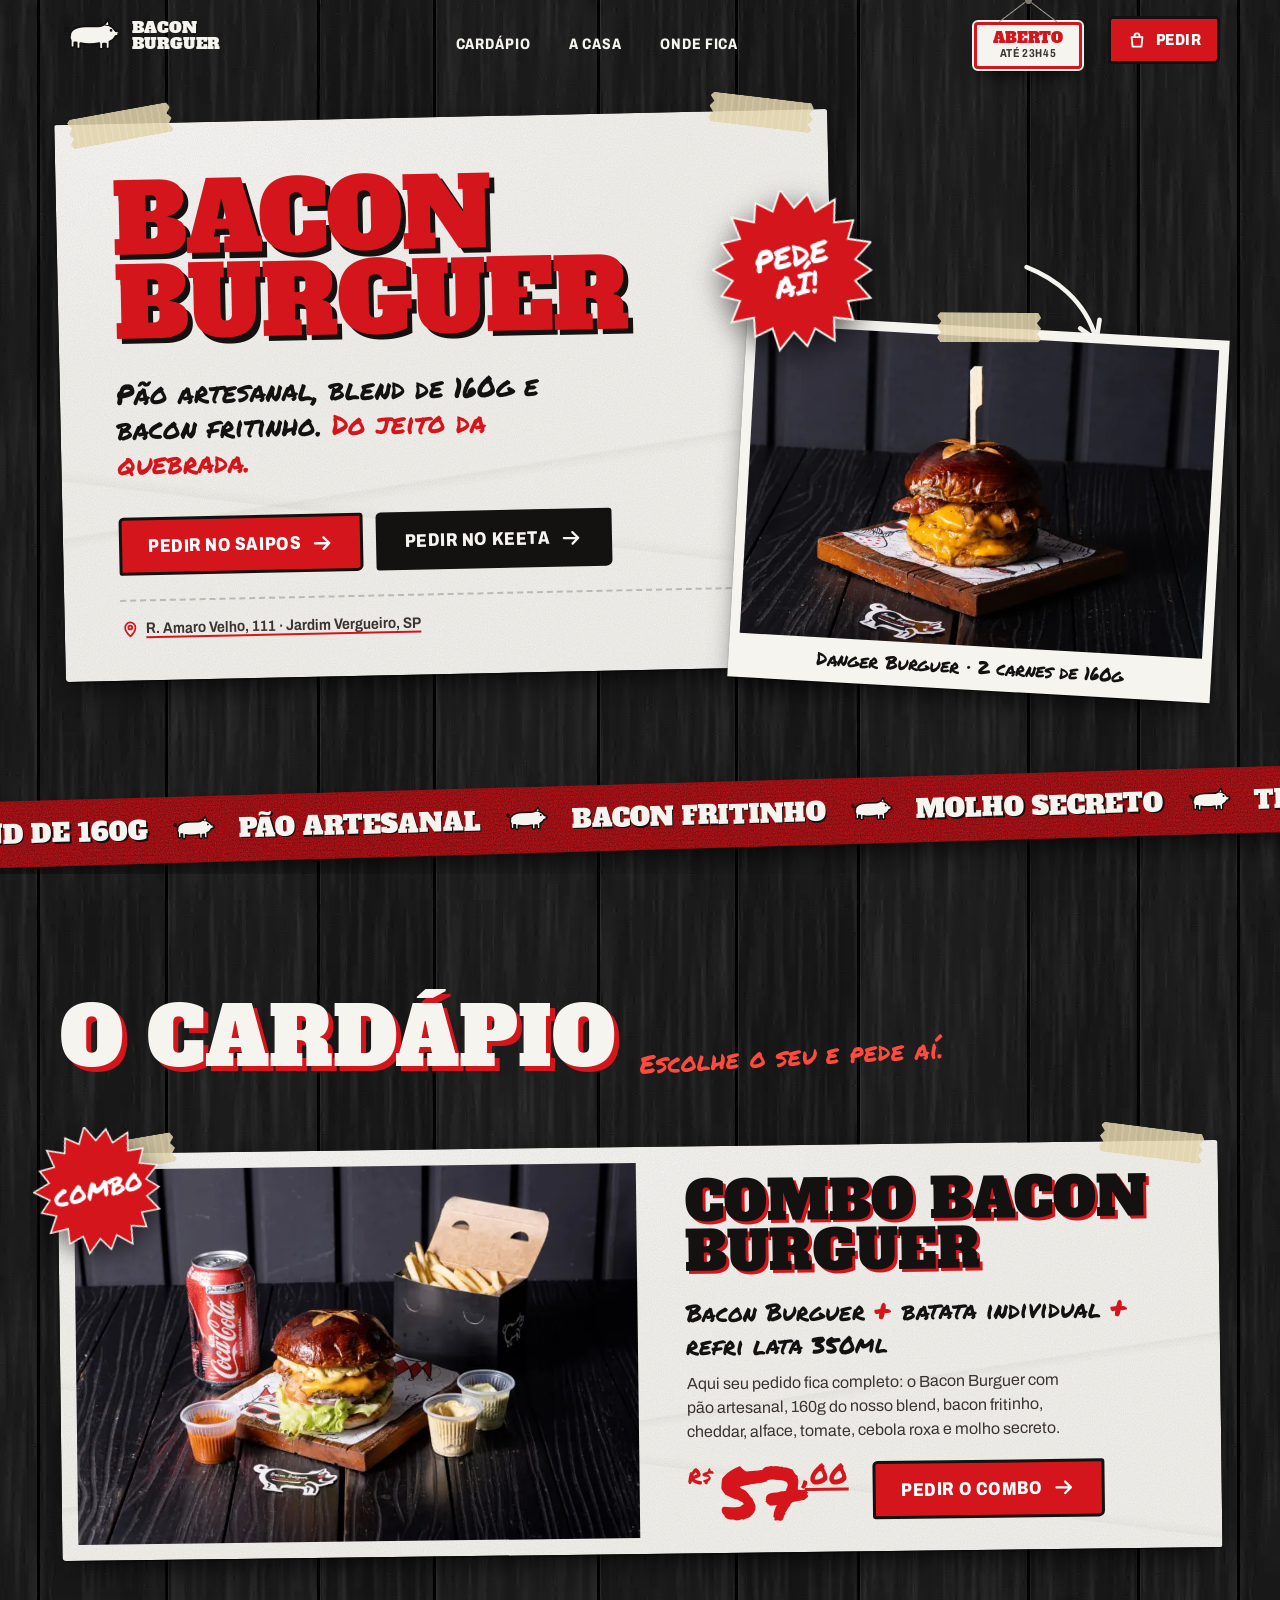
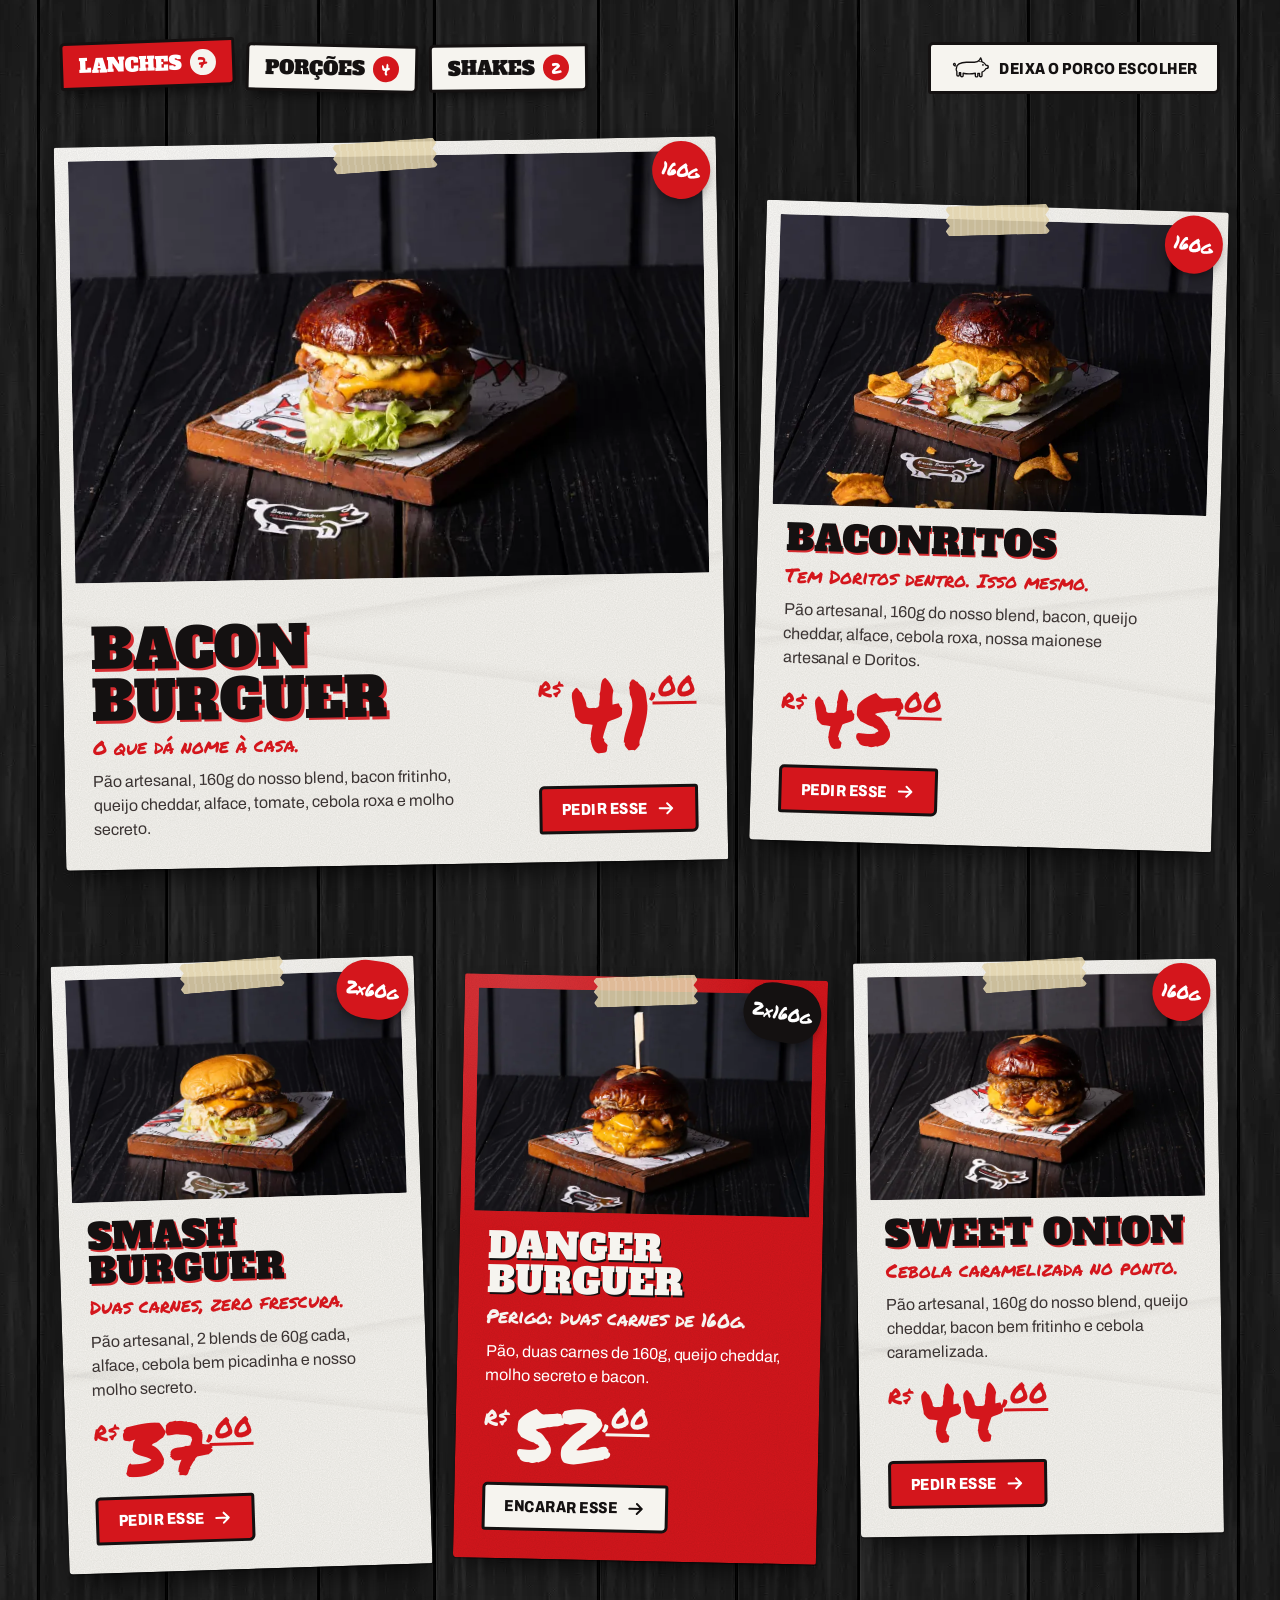
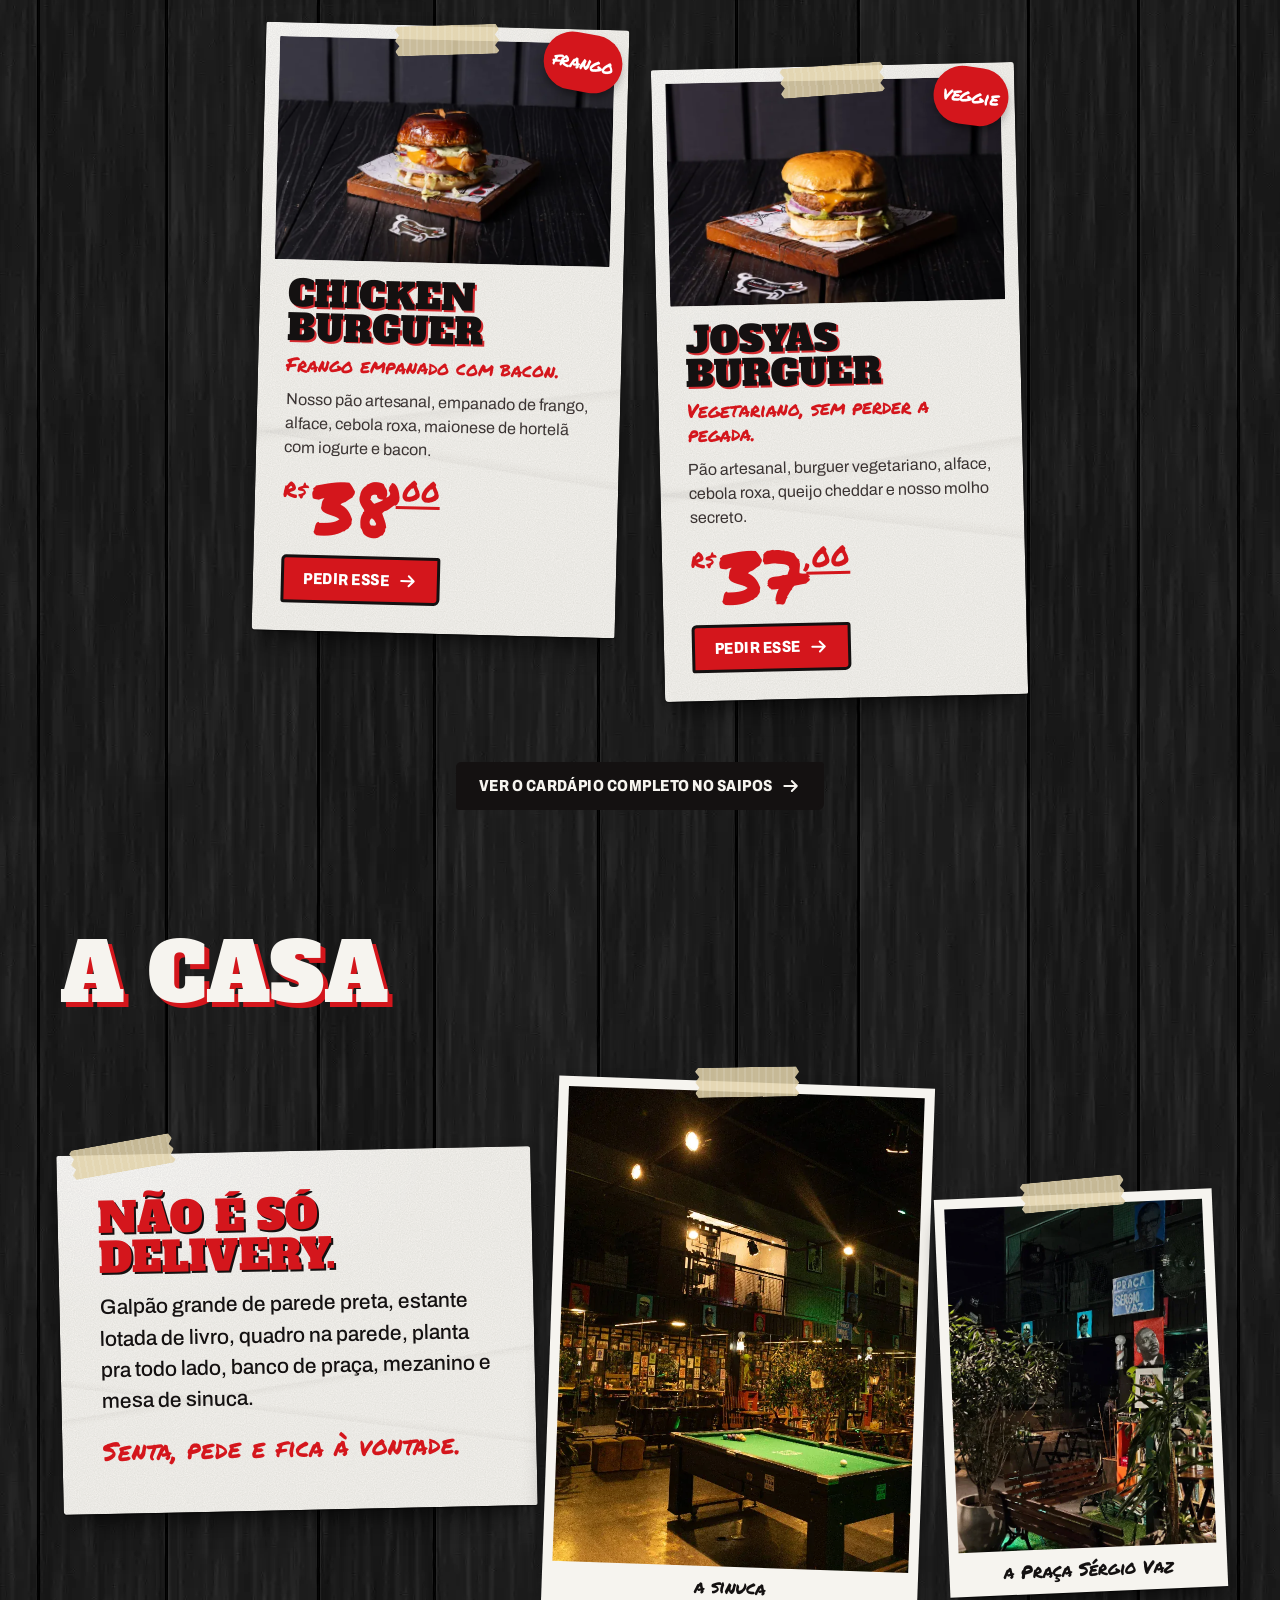
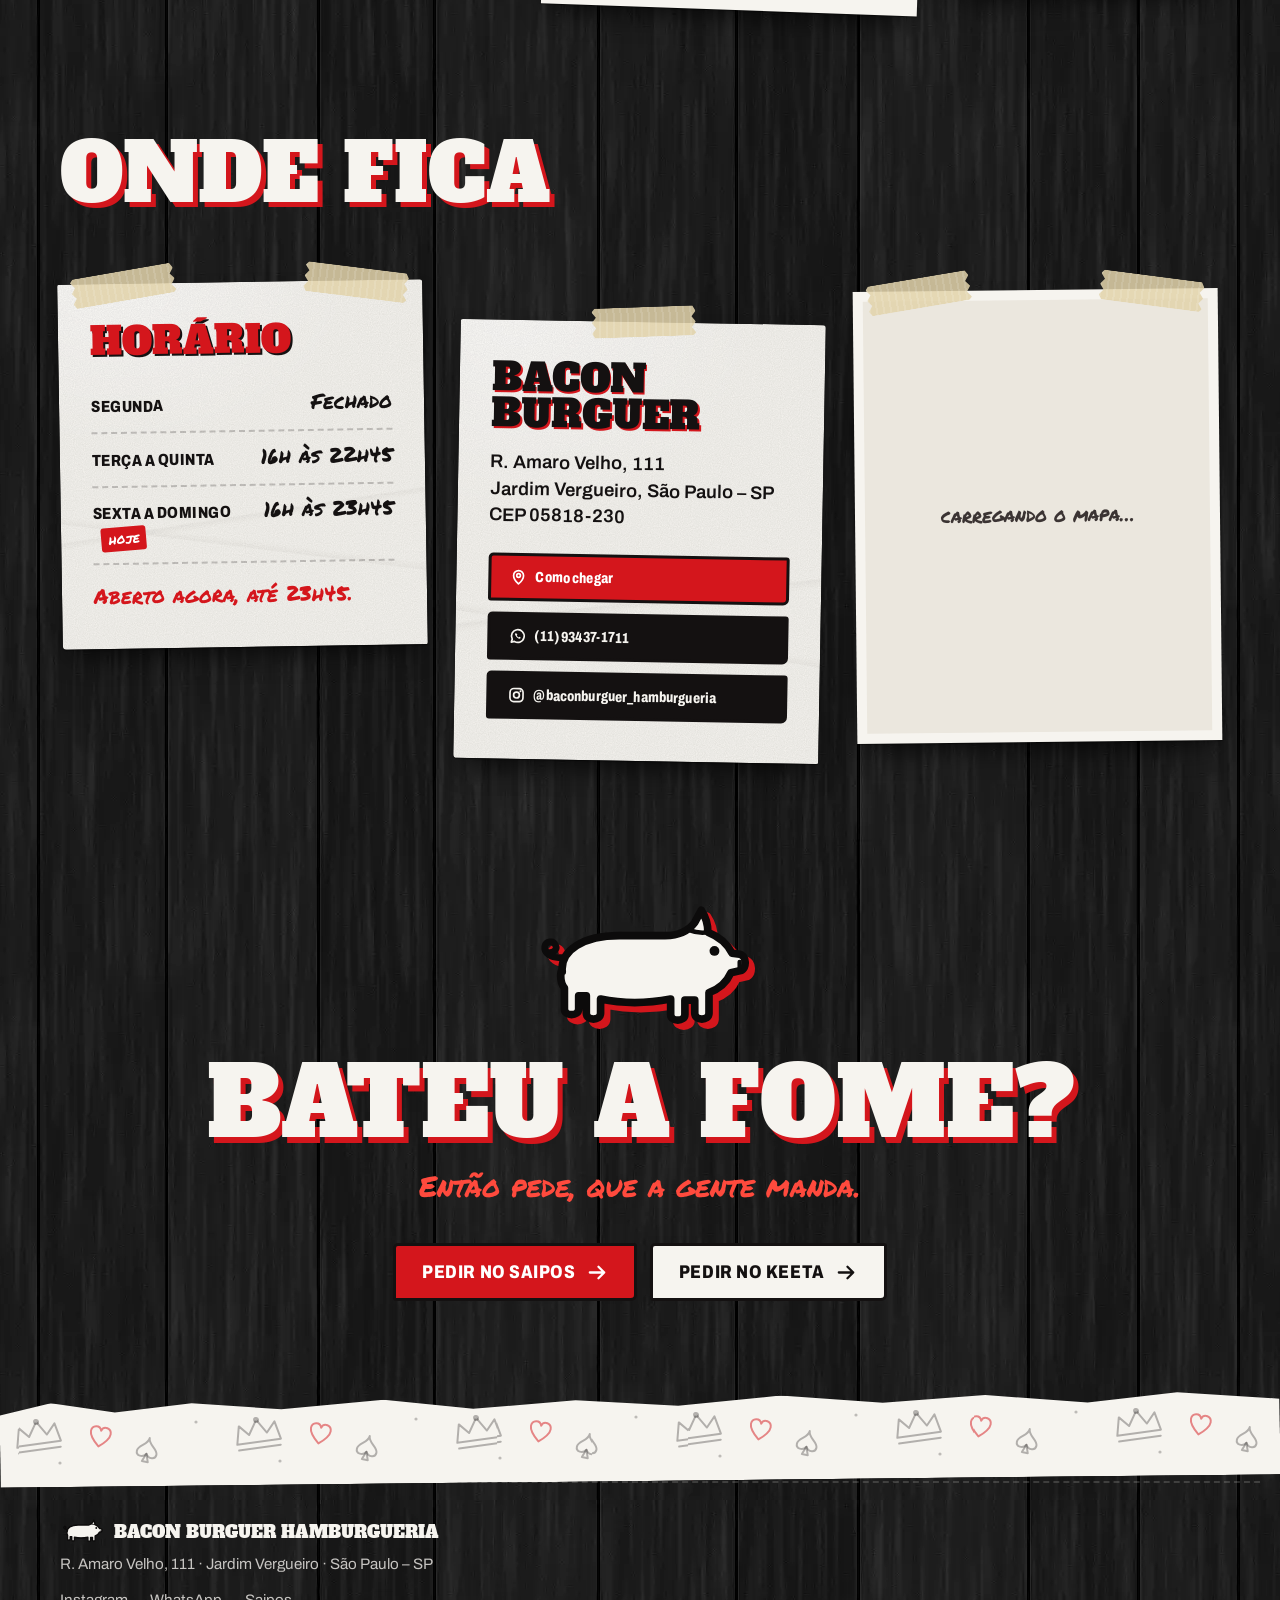
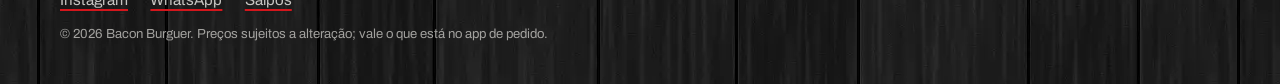
==== commit 6d2c65af: "Cardápio em abas, combo em destaque e novos itens - Combo Bacon Burguer como cartaz de oferta no top" ====
--- a/index.html
+++ b/index.html
@@ -161,151 +161,207 @@
       <p class="pincel secao__nota">Escolhe o seu e pede aí.</p>
     </header>
 
-    <ol class="mural" role="list">
-      <li class="cartaz oferta oferta--destaque" style="--r:-1deg">
+    <article class="cartaz combo" style="--r:-.7deg" aria-labelledby="titulo-combo">
+      <span class="fita fita--e" aria-hidden="true"></span>
+      <span class="fita fita--d" aria-hidden="true"></span>
+      <figure class="combo__foto">
+        <img src="assets/img/combo-bacon.webp" width="700" height="467" loading="lazy" alt="Combo Bacon Burguer: o lanche na tábua, caixinha de batata frita, lata de refrigerante e potinhos de molho">
+      </figure>
+      <div class="combo__corpo">
+        <p class="combo__selo" aria-hidden="true"><svg><use href="#burst"/></svg><span>Combo</span></p>
+        <h3 id="titulo-combo" class="combo__nome">Combo Bacon Burguer</h3>
+        <p class="combo__soma pincel">Bacon Burguer <b>+</b> batata individual <b>+</b> refri lata 350ml</p>
+        <p class="oferta__desc">Aqui seu pedido fica completo: o Bacon Burguer com pão artesanal, 160g do nosso blend, bacon fritinho, cheddar, alface, tomate, cebola roxa e molho secreto.</p>
+        <div class="combo__fecho">
+          <p class="preco" aria-label="57 reais"><span class="preco__rs">R$</span><span class="preco__int">57</span><span class="preco__cent">,00</span></p>
+          <a class="botao botao--vermelho botao--grande" href="https://baconburguer.saipos.com/home" target="_blank" rel="noopener">Pedir o combo <svg class="icone" aria-hidden="true"><use href="#i-arrow"/></svg></a>
+        </div>
+      </div>
+    </article>
+
+    <div class="cardapio__barra">
+      <div class="abas" role="tablist" aria-label="Categorias do cardápio" data-abas>
+        <button class="aba" type="button" role="tab" id="aba-lanches" aria-controls="painel-lanches" aria-selected="true" data-aba="lanches">Lanches <span class="aba__qtd">7</span></button>
+        <button class="aba" type="button" role="tab" id="aba-porcoes" aria-controls="painel-porcoes" aria-selected="false" data-aba="porcoes">Porções <span class="aba__qtd">4</span></button>
+        <button class="aba" type="button" role="tab" id="aba-shakes" aria-controls="painel-shakes" aria-selected="false" data-aba="shakes">Shakes <span class="aba__qtd">2</span></button>
+      </div>
+      <button class="botao botao--papel sorteio" type="button" data-sorteio>
+        <svg class="sorteio__porco" aria-hidden="true"><use href="#pig"/></svg>Deixa o porco escolher
+      </button>
+    </div>
+    <p class="sr-only" aria-live="polite" data-sorteio-msg></p>
+
+    <div class="painel" id="painel-lanches" role="tabpanel" aria-labelledby="aba-lanches" data-painel="lanches">
+      <h3 class="painel__titulo">Lanches</h3>
+      <p class="pincel painel__dica" aria-hidden="true">arrasta pro lado <svg viewBox="0 0 60 20"><path d="M2 12c16-6 34-6 52-2m0 0-8-6m8 6-9 5" fill="none" stroke="currentColor" stroke-width="2.6" stroke-linecap="round" stroke-linejoin="round"/></svg></p>
+      <ol class="mural mural--lanches" role="list">
+        <li class="cartaz oferta oferta--destaque" style="--r:-1deg" data-nome="Bacon Burguer">
         <figure class="oferta__foto">
           <span class="fita fita--topo" aria-hidden="true"></span>
           <img src="assets/img/burger-bacon.webp" width="700" height="467" loading="lazy" alt="Bacon Burguer com cheddar, bacon, alface, tomate e cebola roxa no pão artesanal">
         </figure>
         <div class="oferta__corpo">
-          <p class="oferta__num pincel" aria-hidden="true">160g</p>
-          <h3 class="oferta__nome">Bacon Burguer</h3>
+        <p class="oferta__num pincel" aria-hidden="true">160g</p>
+        <h4 class="oferta__nome">Bacon Burguer</h4>
           <p class="oferta__chamada pincel">O que dá nome à casa.</p>
           <p class="oferta__desc">Pão artesanal, 160g do nosso blend, bacon fritinho, queijo cheddar, alface, tomate, cebola roxa e molho secreto.</p>
-          <p class="preco" aria-label="41 reais"><span class="preco__rs">R$</span><span class="preco__int">41</span><span class="preco__cent">,00</span></p>
-          <a class="botao botao--vermelho" href="https://baconburguer.saipos.com/home" target="_blank" rel="noopener">Pedir esse <svg class="icone" aria-hidden="true"><use href="#i-arrow"/></svg></a>
-        </div>
-      </li>
-
-      <li class="cartaz oferta" style="--r:1.6deg">
+        <p class="preco" aria-label="41 reais"><span class="preco__rs">R$</span><span class="preco__int">41</span><span class="preco__cent">,00</span></p>
+          <a class="botao botao--vermelho" href="https://baconburguer.saipos.com/home" target="_blank" rel="noopener">Pedir esse <svg class="icone" aria-hidden="true"><use href="#i-arrow"/></svg></a>
+        </div>
+      </li>
+        <li class="cartaz oferta" style="--r:1.6deg" data-nome="Baconritos">
         <figure class="oferta__foto">
           <span class="fita fita--topo" aria-hidden="true"></span>
           <img src="assets/img/burger-baconritos.webp" width="700" height="467" loading="lazy" alt="Baconritos com Doritos, bacon, cheddar e maionese artesanal">
         </figure>
         <div class="oferta__corpo">
-          <p class="oferta__num pincel" aria-hidden="true">160g</p>
-          <h3 class="oferta__nome">Baconritos</h3>
+        <p class="oferta__num pincel" aria-hidden="true">160g</p>
+        <h4 class="oferta__nome">Baconritos</h4>
           <p class="oferta__chamada pincel">Tem Doritos dentro. Isso mesmo.</p>
           <p class="oferta__desc">Pão artesanal, 160g do nosso blend, bacon, queijo cheddar, alface, cebola roxa, nossa maionese artesanal e Doritos.</p>
-          <p class="preco" aria-label="45 reais"><span class="preco__rs">R$</span><span class="preco__int">45</span><span class="preco__cent">,00</span></p>
-          <a class="botao botao--vermelho" href="https://baconburguer.saipos.com/home" target="_blank" rel="noopener">Pedir esse <svg class="icone" aria-hidden="true"><use href="#i-arrow"/></svg></a>
-        </div>
-      </li>
-
-      <li class="cartaz oferta" style="--r:-1.8deg">
+        <p class="preco" aria-label="45 reais"><span class="preco__rs">R$</span><span class="preco__int">45</span><span class="preco__cent">,00</span></p>
+          <a class="botao botao--vermelho" href="https://baconburguer.saipos.com/home" target="_blank" rel="noopener">Pedir esse <svg class="icone" aria-hidden="true"><use href="#i-arrow"/></svg></a>
+        </div>
+      </li>
+        <li class="cartaz oferta" style="--r:-1.8deg" data-nome="Smash Burguer">
         <figure class="oferta__foto">
           <span class="fita fita--topo" aria-hidden="true"></span>
           <img src="assets/img/burger-smash.webp" width="700" height="467" loading="lazy" alt="Smash Burguer com duas carnes finas, cheddar e alface no pão macio">
         </figure>
         <div class="oferta__corpo">
-          <p class="oferta__num pincel" aria-hidden="true">2×60g</p>
-          <h3 class="oferta__nome">Smash Burguer</h3>
+        <p class="oferta__num pincel" aria-hidden="true">2×60g</p>
+        <h4 class="oferta__nome">Smash Burguer</h4>
           <p class="oferta__chamada pincel">Duas carnes, zero frescura.</p>
           <p class="oferta__desc">Pão artesanal, 2 blends de 60g cada, alface, cebola bem picadinha e nosso molho secreto.</p>
-          <p class="preco" aria-label="37 reais"><span class="preco__rs">R$</span><span class="preco__int">37</span><span class="preco__cent">,00</span></p>
-          <a class="botao botao--vermelho" href="https://baconburguer.saipos.com/home" target="_blank" rel="noopener">Pedir esse <svg class="icone" aria-hidden="true"><use href="#i-arrow"/></svg></a>
-        </div>
-      </li>
-
-      <li class="cartaz cartaz--vermelho oferta oferta--perigo" style="--r:1.2deg">
+        <p class="preco" aria-label="37 reais"><span class="preco__rs">R$</span><span class="preco__int">37</span><span class="preco__cent">,00</span></p>
+          <a class="botao botao--vermelho" href="https://baconburguer.saipos.com/home" target="_blank" rel="noopener">Pedir esse <svg class="icone" aria-hidden="true"><use href="#i-arrow"/></svg></a>
+        </div>
+      </li>
+        <li class="cartaz oferta cartaz--vermelho oferta--perigo" style="--r:1.2deg" data-nome="Danger Burguer">
         <figure class="oferta__foto">
           <span class="fita fita--topo" aria-hidden="true"></span>
           <img src="assets/img/burger-danger.webp" width="700" height="467" loading="lazy" alt="Danger Burguer com duas carnes de 160g, cheddar, bacon e espeto de bambu">
         </figure>
         <div class="oferta__corpo">
-          <p class="oferta__num pincel" aria-hidden="true">2×160g</p>
-          <h3 class="oferta__nome">Danger Burguer</h3>
+        <p class="oferta__num pincel" aria-hidden="true">2×160g</p>
+        <h4 class="oferta__nome">Danger Burguer</h4>
           <p class="oferta__chamada pincel">Perigo: duas carnes de 160g.</p>
           <p class="oferta__desc">Pão, duas carnes de 160g, queijo cheddar, molho secreto e bacon.</p>
-          <p class="preco" aria-label="52 reais"><span class="preco__rs">R$</span><span class="preco__int">52</span><span class="preco__cent">,00</span></p>
+        <p class="preco" aria-label="52 reais"><span class="preco__rs">R$</span><span class="preco__int">52</span><span class="preco__cent">,00</span></p>
           <a class="botao botao--papel" href="https://baconburguer.saipos.com/home" target="_blank" rel="noopener">Encarar esse <svg class="icone" aria-hidden="true"><use href="#i-arrow"/></svg></a>
         </div>
       </li>
-
-      <li class="cartaz oferta" style="--r:-.8deg">
+        <li class="cartaz oferta" style="--r:-.8deg" data-nome="Sweet Onion">
         <figure class="oferta__foto">
           <span class="fita fita--topo" aria-hidden="true"></span>
           <img src="assets/img/burger-sweet-onion.webp" width="700" height="467" loading="lazy" alt="Sweet Onion com cebola caramelizada, cheddar e bacon no pão artesanal">
         </figure>
         <div class="oferta__corpo">
-          <p class="oferta__num pincel" aria-hidden="true">160g</p>
-          <h3 class="oferta__nome">Sweet Onion</h3>
+        <p class="oferta__num pincel" aria-hidden="true">160g</p>
+        <h4 class="oferta__nome">Sweet Onion</h4>
           <p class="oferta__chamada pincel">Cebola caramelizada no ponto.</p>
           <p class="oferta__desc">Pão artesanal, 160g do nosso blend, queijo cheddar, bacon bem fritinho e cebola caramelizada.</p>
-          <p class="preco" aria-label="44 reais"><span class="preco__rs">R$</span><span class="preco__int">44</span><span class="preco__cent">,00</span></p>
-          <a class="botao botao--vermelho" href="https://baconburguer.saipos.com/home" target="_blank" rel="noopener">Pedir esse <svg class="icone" aria-hidden="true"><use href="#i-arrow"/></svg></a>
-        </div>
-      </li>
-
-    </ol>
-
-    <header class="secao__cabeca secao__cabeca--sub">
-      <h3 id="titulo-porcoes" class="letreiro-parede letreiro-parede--sub">Pra acompanhar</h3>
-      <p class="pincel secao__nota">Porção pra dividir, shake pra não dividir.</p>
-    </header>
-
-    <ol class="mural mural--porcoes" role="list" aria-labelledby="titulo-porcoes">
-      <li class="cartaz oferta oferta--retrato" style="--r:-1.4deg">
+        <p class="preco" aria-label="44 reais"><span class="preco__rs">R$</span><span class="preco__int">44</span><span class="preco__cent">,00</span></p>
+          <a class="botao botao--vermelho" href="https://baconburguer.saipos.com/home" target="_blank" rel="noopener">Pedir esse <svg class="icone" aria-hidden="true"><use href="#i-arrow"/></svg></a>
+        </div>
+      </li>
+        <li class="cartaz oferta" style="--r:1.4deg" data-nome="Chicken Burguer">
+        <figure class="oferta__foto">
+          <span class="fita fita--topo" aria-hidden="true"></span>
+          <img src="assets/img/burger-chicken.webp" width="700" height="467" loading="lazy" alt="Chicken Burguer com frango empanado, bacon, alface, cebola roxa e maionese verde no pão artesanal">
+        </figure>
+        <div class="oferta__corpo">
+        <p class="oferta__num pincel" aria-hidden="true">frango</p>
+        <h4 class="oferta__nome">Chicken Burguer</h4>
+          <p class="oferta__chamada pincel">Frango empanado com bacon.</p>
+          <p class="oferta__desc">Nosso pão artesanal, empanado de frango, alface, cebola roxa, maionese de hortelã com iogurte e bacon.</p>
+        <p class="preco" aria-label="38 reais"><span class="preco__rs">R$</span><span class="preco__int">38</span><span class="preco__cent">,00</span></p>
+          <a class="botao botao--vermelho" href="https://baconburguer.saipos.com/home" target="_blank" rel="noopener">Pedir esse <svg class="icone" aria-hidden="true"><use href="#i-arrow"/></svg></a>
+        </div>
+      </li>
+        <li class="cartaz oferta oferta--veggie" style="--r:-1.3deg" data-nome="Josyas Burguer">
+        <figure class="oferta__foto">
+          <span class="fita fita--topo" aria-hidden="true"></span>
+          <img src="assets/img/burger-josyas.webp" width="700" height="467" loading="lazy" alt="Josyas Burguer vegetariano com cheddar, alface e cebola roxa no pão artesanal">
+        </figure>
+        <div class="oferta__corpo">
+        <p class="oferta__num pincel" aria-hidden="true">veggie</p>
+        <h4 class="oferta__nome">Josyas Burguer</h4>
+          <p class="oferta__chamada pincel">Vegetariano, sem perder a pegada.</p>
+          <p class="oferta__desc">Pão artesanal, burguer vegetariano, alface, cebola roxa, queijo cheddar e nosso molho secreto.</p>
+        <p class="preco" aria-label="37 reais"><span class="preco__rs">R$</span><span class="preco__int">37</span><span class="preco__cent">,00</span></p>
+          <a class="botao botao--vermelho" href="https://baconburguer.saipos.com/home" target="_blank" rel="noopener">Pedir esse <svg class="icone" aria-hidden="true"><use href="#i-arrow"/></svg></a>
+        </div>
+      </li>
+      </ol>
+    </div>
+    <div class="painel" id="painel-porcoes" role="tabpanel" aria-labelledby="aba-porcoes" data-painel="porcoes">
+      <h3 class="painel__titulo">Porções</h3>
+      <p class="pincel painel__dica" aria-hidden="true">arrasta pro lado <svg viewBox="0 0 60 20"><path d="M2 12c16-6 34-6 52-2m0 0-8-6m8 6-9 5" fill="none" stroke="currentColor" stroke-width="2.6" stroke-linecap="round" stroke-linejoin="round"/></svg></p>
+      <ol class="mural mural--porcoes" role="list">
+        <li class="cartaz oferta oferta--retrato" style="--r:-1.4deg" data-nome="Batata Cheddar e Bacon">
         <figure class="oferta__foto">
           <span class="fita fita--topo" aria-hidden="true"></span>
           <img src="assets/img/porcao-cheddar-bacon.webp" width="467" height="700" loading="lazy" alt="Batata frita coberta com cheddar cremoso e bacon em cubos, numa tigela preta">
         </figure>
         <div class="oferta__corpo">
-          <p class="oferta__num pincel" aria-hidden="true">serve 2</p>
-          <h4 class="oferta__nome">Batata Cheddar e Bacon</h4>
+        <p class="oferta__num pincel" aria-hidden="true">serve 2</p>
+        <h4 class="oferta__nome">Batata Cheddar e Bacon</h4>
           <p class="oferta__chamada pincel">Cheddar escorrendo, bacon por cima.</p>
           <p class="oferta__desc">Nossa deliciosa batata com cheddar cremoso e bacon. Serve 2 pessoas.</p>
-          <p class="preco" aria-label="39 reais"><span class="preco__rs">R$</span><span class="preco__int">39</span><span class="preco__cent">,00</span></p>
+        <p class="preco" aria-label="39 reais"><span class="preco__rs">R$</span><span class="preco__int">39</span><span class="preco__cent">,00</span></p>
           <a class="botao botao--vermelho" href="https://baconburguer.saipos.com/home" target="_blank" rel="noopener">Pedir essa <svg class="icone" aria-hidden="true"><use href="#i-arrow"/></svg></a>
         </div>
       </li>
-
-      <li class="cartaz oferta oferta--retrato oferta--salao" style="--r:1.6deg">
+        <li class="cartaz oferta oferta--retrato oferta--salao" style="--r:1.6deg" data-nome="Batata com Costela">
         <figure class="oferta__foto">
           <span class="fita fita--topo" aria-hidden="true"></span>
           <img src="assets/img/porcao-costela.webp" width="467" height="700" loading="lazy" alt="Garfo levantando batata com costela desfiada e Catupiry, sobre tigela cheia">
         </figure>
         <div class="oferta__corpo">
-          <p class="oferta__num pincel" aria-hidden="true">só no salão</p>
-          <h4 class="oferta__nome">Batata com Costela</h4>
+        <p class="oferta__num pincel" aria-hidden="true">só no salão</p>
+        <h4 class="oferta__nome">Batata com Costela</h4>
           <p class="oferta__chamada pincel">Defumada, desfiada e com Catupiry.</p>
           <p class="oferta__desc">Batata frita crocante com costela bovina desfiada e defumada, finalizada com cremoso Catupiry quatro queijos. Disponível somente no salão.</p>
-          <p class="preco" aria-label="42 reais"><span class="preco__rs">R$</span><span class="preco__int">42</span><span class="preco__cent">,00</span></p>
+        <p class="preco" aria-label="42 reais"><span class="preco__rs">R$</span><span class="preco__int">42</span><span class="preco__cent">,00</span></p>
           <a class="botao botao--tinta" href="#onde"><svg class="icone" aria-hidden="true"><use href="#i-pin"/></svg>Vem comer aqui</a>
         </div>
       </li>
-
-      <li class="cartaz oferta oferta--deitada" style="--r:-.8deg">
+        <li class="cartaz oferta oferta--retrato" style="--r:1.1deg" data-nome="Batata Simples">
+        <figure class="oferta__foto">
+          <span class="fita fita--topo" aria-hidden="true"></span>
+          <img src="assets/img/porcao-batata.webp" width="466" height="700" loading="lazy" alt="Tigela de batata frita sequinha com dois potinhos de maionese">
+        </figure>
+        <div class="oferta__corpo">
+        <p class="oferta__num pincel" aria-hidden="true">serve 2</p>
+        <h4 class="oferta__nome">Batata Simples</h4>
+          <p class="oferta__chamada pincel">Sequinha e no capricho.</p>
+          <p class="oferta__desc">Nossa deliciosa batata, serve 2 pessoas. Acompanha maionese artesanal.</p>
+        <p class="preco" aria-label="26 reais"><span class="preco__rs">R$</span><span class="preco__int">26</span><span class="preco__cent">,00</span></p>
+          <a class="botao botao--vermelho" href="https://baconburguer.saipos.com/home" target="_blank" rel="noopener">Pedir essa <svg class="icone" aria-hidden="true"><use href="#i-arrow"/></svg></a>
+        </div>
+      </li>
+        <li class="cartaz oferta oferta--deitada" style="--r:-.8deg" data-nome="Nuggets">
         <figure class="oferta__foto">
           <span class="fita fita--topo" aria-hidden="true"></span>
           <img src="assets/img/porcao-nuggets.webp" width="700" height="467" loading="lazy" alt="Tigela com nuggets dourados e três potinhos de molho ao lado">
         </figure>
         <div class="oferta__corpo">
-          <p class="oferta__num pincel" aria-hidden="true">10 un.</p>
-          <h4 class="oferta__nome">Nuggets</h4>
+        <p class="oferta__num pincel" aria-hidden="true">10 un.</p>
+        <h4 class="oferta__nome">Nuggets</h4>
           <p class="oferta__chamada pincel">Dez nuggets e molho pra afundar.</p>
           <p class="oferta__desc">Acompanha molho secreto ou maionese verde.</p>
-          <p class="preco" aria-label="26 reais"><span class="preco__rs">R$</span><span class="preco__int">26</span><span class="preco__cent">,00</span></p>
+        <p class="preco" aria-label="26 reais"><span class="preco__rs">R$</span><span class="preco__int">26</span><span class="preco__cent">,00</span></p>
           <a class="botao botao--vermelho" href="https://baconburguer.saipos.com/home" target="_blank" rel="noopener">Pedir esses <svg class="icone" aria-hidden="true"><use href="#i-arrow"/></svg></a>
         </div>
       </li>
-
-      <li class="cartaz oferta oferta--retrato" style="--r:1.1deg">
-        <figure class="oferta__foto">
-          <span class="fita fita--topo" aria-hidden="true"></span>
-          <img src="assets/img/porcao-batata.webp" width="466" height="700" loading="lazy" alt="Tigela de batata frita sequinha com dois potinhos de maionese">
-        </figure>
-        <div class="oferta__corpo">
-          <p class="oferta__num pincel" aria-hidden="true">serve 2</p>
-          <h4 class="oferta__nome">Batata Simples</h4>
-          <p class="oferta__chamada pincel">Sequinha e no capricho.</p>
-          <p class="oferta__desc">Nossa deliciosa batata, serve 2 pessoas. Acompanha maionese artesanal.</p>
-          <p class="preco" aria-label="26 reais"><span class="preco__rs">R$</span><span class="preco__int">26</span><span class="preco__cent">,00</span></p>
-          <a class="botao botao--vermelho" href="https://baconburguer.saipos.com/home" target="_blank" rel="noopener">Pedir essa <svg class="icone" aria-hidden="true"><use href="#i-arrow"/></svg></a>
-        </div>
-      </li>
-
-      <li class="cartaz oferta oferta--retrato cartaz--vermelho oferta--shake" style="--r:-1.2deg">
+      </ol>
+    </div>
+    <div class="painel" id="painel-shakes" role="tabpanel" aria-labelledby="aba-shakes" data-painel="shakes">
+      <h3 class="painel__titulo">Shakes</h3>
+      <p class="pincel painel__dica" aria-hidden="true">arrasta pro lado <svg viewBox="0 0 60 20"><path d="M2 12c16-6 34-6 52-2m0 0-8-6m8 6-9 5" fill="none" stroke="currentColor" stroke-width="2.6" stroke-linecap="round" stroke-linejoin="round"/></svg></p>
+      <ol class="mural mural--shakes" role="list">
+        <li class="cartaz oferta oferta--retrato cartaz--vermelho" style="--r:-1.2deg" data-nome="Milk Shake Ovomaltine">
         <figure class="oferta__foto">
           <span class="fita fita--topo" aria-hidden="true"></span>
           <img src="assets/img/shake-ovomaltine.webp" width="467" height="700" loading="lazy" alt="Milk shake de Ovomaltine em taça alta com calda de chocolate e Ovomaltine por cima">
@@ -317,20 +373,24 @@
           <a class="botao botao--papel" href="https://baconburguer.saipos.com/home" target="_blank" rel="noopener">Pedir esse <svg class="icone" aria-hidden="true"><use href="#i-arrow"/></svg></a>
         </div>
       </li>
-
-      <li class="cartaz oferta oferta--mais" style="--r:.6deg">
-        <figure class="oferta__foto">
-          <span class="fita fita--e" aria-hidden="true"></span>
-          <span class="fita fita--d" aria-hidden="true"></span>
-          <img src="assets/img/mesa-bandejas.webp" width="1379" height="619" loading="lazy" alt="Mesa vista de cima com bandejas de hambúrguer, batata frita com cheddar e bacon, nuggets e molhos">
-        </figure>
-        <div class="oferta__corpo">
-          <h3 class="oferta__nome">E tem mais</h3>
-          <p class="oferta__desc">Bebidas e o resto do cardápio tão no Saipos, com preço atualizado.</p>
-          <a class="botao botao--tinta" href="https://baconburguer.saipos.com/home" target="_blank" rel="noopener">Ver cardápio completo <svg class="icone" aria-hidden="true"><use href="#i-arrow"/></svg></a>
-        </div>
-      </li>
-    </ol>
+        <li class="cartaz oferta oferta--retrato" style="--r:1.5deg" data-nome="Milk Shake Morango">
+        <figure class="oferta__foto">
+          <span class="fita fita--topo" aria-hidden="true"></span>
+          <img src="assets/img/shake-morango.webp" width="467" height="700" loading="lazy" alt="Milk shake de morango em taça alta com calda vermelha escorrendo">
+        </figure>
+        <div class="oferta__corpo">
+          <h4 class="oferta__nome">Milk Shake Morango</h4>
+          <p class="oferta__chamada pincel">Calda de morango até a borda.</p>
+          <p class="preco" aria-label="17 reais"><span class="preco__rs">R$</span><span class="preco__int">17</span><span class="preco__cent">,00</span></p>
+          <a class="botao botao--vermelho" href="https://baconburguer.saipos.com/home" target="_blank" rel="noopener">Pedir esse <svg class="icone" aria-hidden="true"><use href="#i-arrow"/></svg></a>
+        </div>
+      </li>
+      </ol>
+    </div>
+
+    <p class="cardapio__completo">
+      <a class="botao botao--tinta" href="https://baconburguer.saipos.com/home" target="_blank" rel="noopener">Ver o cardápio completo no Saipos <svg class="icone" aria-hidden="true"><use href="#i-arrow"/></svg></a>
+    </p>
   </section>
 
   <!-- A CASA -->
@@ -343,7 +403,7 @@
       <div class="cartaz casa__texto" style="--r:-1.2deg">
         <span class="fita fita--e" aria-hidden="true"></span>
         <p class="casa__abre">Não é só delivery.</p>
-        <p>Galpão grande de parede preta, estante lotada de livro, quadro na parede, planta pra todo lado, mezanino e mesa de sinuca.</p>
+        <p>Galpão grande de parede preta, estante lotada de livro, quadro na parede, planta pra todo lado, banco de praça, mezanino e mesa de sinuca.</p>
         <p class="pincel casa__convite">Senta, pede e fica à vontade.</p>
       </div>
 
@@ -355,8 +415,8 @@
 
       <figure class="foto-colada casa__foto casa__foto--b" style="--r:-2.4deg">
         <span class="fita fita--topo" aria-hidden="true"></span>
-        <img src="assets/img/casa-estante.webp" width="525" height="851" loading="lazy" alt="Estante cheia de livros e bonecos, grama sintética e plantas, com quadros de personalidades no mezanino">
-        <figcaption class="pincel">a estante</figcaption>
+        <img src="assets/img/casa-praca.webp" width="703" height="820" loading="lazy" alt="Cantinho com banco de praça, plantas e estante de livros, embaixo da placa Praça Sérgio Vaz e de quadros de personalidades negras">
+        <figcaption class="pincel">a Praça Sérgio Vaz</figcaption>
       </figure>
     </div>
   </section>
--- a/assets/css/style.css
+++ b/assets/css/style.css
@@ -583,25 +583,157 @@
 .cartaz--vermelho .oferta__desc { color: #fff; }
 .cartaz--vermelho .oferta__num { background: var(--tinta); }
 
-.oferta--mais::after {
+
+/* ---------- combo ---------- */
+
+.combo {
+  display: grid;
+  gap: 1.25rem;
+  padding: 14px 14px clamp(1.5rem, 4vw, 2rem);
+  margin-bottom: clamp(3.5rem, 8vw, 5.5rem);
+}
+.combo__foto img { width: 100%; aspect-ratio: 3 / 2; object-fit: cover; }
+.combo__corpo { display: flex; flex-direction: column; align-items: flex-start; padding-inline: clamp(.4rem, 2vw, 1rem); }
+.combo__selo {
+  position: absolute;
+  z-index: 4;
+  top: -1.6rem;
+  left: -1rem;
+  display: grid;
+  place-items: center;
+  width: clamp(96px, 24vw, 128px);
+  aspect-ratio: 1;
+  color: #fff;
+  transform: rotate(-12deg);
+  filter: drop-shadow(0 8px 12px rgba(0, 0, 0, .55));
+}
+.combo__selo svg { position: absolute; inset: 0; width: 100%; height: 100%; fill: var(--vermelho); stroke: var(--papel); stroke-width: 5; paint-order: stroke; }
+.combo__selo span { position: relative; font-family: var(--f-pincel); text-transform: uppercase; font-size: clamp(1.1rem, 3.6vw, 1.5rem); }
+.combo__nome {
+  font-family: var(--f-letreiro);
+  font-weight: 400;
+  text-transform: uppercase;
+  font-size: clamp(2rem, 7vw, 3.4rem);
+  line-height: .92;
+  color: var(--tinta);
+  text-shadow: .05em .05em 0 var(--vermelho);
+  text-wrap: balance;
+}
+.combo__soma { margin-top: .7rem; font-size: clamp(1.2rem, 3.4vw, 1.5rem); line-height: 1.3; color: var(--tinta); }
+.combo__soma b { color: var(--vermelho); font-weight: 400; font-size: 1.35em; }
+.combo__fecho { display: flex; flex-wrap: wrap; align-items: center; gap: .5rem 1.5rem; margin-top: 1.1rem; }
+.combo__fecho .preco { margin: 0; }
+
+/* ---------- abas do cardápio ---------- */
+
+.cardapio__barra {
+  display: flex;
+  flex-wrap: wrap;
+  align-items: center;
+  justify-content: space-between;
+  gap: 1rem 1.5rem;
+  margin-bottom: clamp(1.5rem, 4vw, 3rem);
+}
+.abas { display: flex; flex-wrap: wrap; gap: .6rem .7rem; }
+.aba {
+  display: inline-flex;
+  align-items: center;
+  gap: .5rem;
+  min-height: 48px;
+  padding: .5rem 1rem;
+  font-family: var(--f-letreiro);
+  font-size: clamp(1rem, 3.6vw, 1.2rem);
+  text-transform: uppercase;
+  color: var(--tinta);
+  background: var(--papel);
+  border: 3px solid var(--tinta);
+  border-radius: 5px 3px 6px 3px;
+  box-shadow: 0 8px 14px -6px rgba(0, 0, 0, .7);
+  cursor: pointer;
+  transform: rotate(-1.5deg);
+  transition: transform .3s var(--ease-colar), background-color .2s, color .2s;
+}
+.aba:nth-child(2) { transform: rotate(1.2deg); }
+.aba:nth-child(3) { transform: rotate(-.6deg); }
+.aba:hover { transform: translateY(-2px) rotate(-1deg); }
+.aba[aria-selected="true"] { background: var(--vermelho); color: #fff; transform: translateY(-4px) rotate(-2deg); }
+.aba__qtd {
+  display: grid;
+  place-items: center;
+  min-width: 1.6rem;
+  height: 1.6rem;
+  border-radius: 50%;
+  font-family: var(--f-pincel);
+  font-size: .95rem;
+  background: var(--vermelho);
+  color: #fff;
+}
+.aba[aria-selected="true"] .aba__qtd { background: var(--papel); color: var(--vermelho); }
+
+.sorteio { min-height: 52px; }
+.sorteio__porco { width: 40px; height: 23px; --pig-fill: var(--papel); --pig-ink: var(--tinta); transition: transform .3s var(--ease-colar); }
+.sorteio:hover .sorteio__porco { transform: rotate(-10deg); }
+.sorteio.is-sorteando .sorteio__porco { animation: fucinho .5s linear infinite; }
+@keyframes fucinho {
+  0%, 100% { transform: rotate(0); }
+  25% { transform: rotate(-14deg) translateX(-2px); }
+  75% { transform: rotate(10deg) translateX(2px); }
+}
+
+.painel__titulo {
+  font-family: var(--f-letreiro);
+  font-weight: 400;
+  text-transform: uppercase;
+  font-size: clamp(2.1rem, 6.4vw, 3.4rem);
+  line-height: .9;
+  color: var(--branco-parede);
+  text-shadow: .06em .06em 0 var(--vermelho);
+  margin: 0 0 2.5rem;
+}
+.painel + .painel { margin-top: clamp(4rem, 9vw, 6rem); }
+.js .painel + .painel { margin-top: 0; }
+.js .painel__titulo, .sr-only {
+  position: absolute;
+  width: 1px;
+  height: 1px;
+  margin: -1px;
+  padding: 0;
+  overflow: hidden;
+  clip-path: inset(50%);
+  white-space: nowrap;
+  border: 0;
+}
+.painel__dica {
+  display: flex;
+  align-items: center;
+  gap: .5rem;
+  margin-bottom: .1rem;
+  font-size: 1.15rem;
+  color: var(--vermelho-vivo);
+}
+.painel__dica svg { width: 46px; height: 16px; }
+.cardapio__completo { display: flex; justify-content: center; margin-top: clamp(2.5rem, 6vw, 4rem); }
+
+/* o escolhido pelo porco: circulado de pincel vermelho */
+.oferta.is-escolhido { box-shadow: var(--sombra-solta); }
+.oferta.is-escolhido::after {
   content: "";
   position: absolute;
-  inset: 0;
-  z-index: 0;
+  inset: -30px -26px;
+  z-index: 5;
   pointer-events: none;
-  background: url("../img/bandeja.svg") 0 0 / 220px 220px;
-  /* o papel de bandeja aparece em volta da foto e some antes do texto */
-  -webkit-mask-image: linear-gradient(to bottom, #000 40%, transparent 58%);
-  mask-image: linear-gradient(to bottom, #000 40%, transparent 58%);
-}
-.oferta--mais > * { position: relative; z-index: 1; }
-.oferta--mais .oferta__foto img { aspect-ratio: 16 / 8; }
-.oferta--mais .oferta__desc { margin-bottom: 1.25rem; }
-
-/* ---------- porções ---------- */
-
-.secao__cabeca--sub { margin-top: clamp(5rem, 11vw, 8rem); }
-.letreiro-parede--sub { font-size: clamp(2.1rem, 6.4vw, 3.8rem); }
+  background: url("data:image/svg+xml,%3Csvg xmlns='http://www.w3.org/2000/svg' viewBox='0 0 200 300' preserveAspectRatio='none'%3E%3Cpath d='M30 12C80 2 160 4 186 30c14 60 10 180 0 246-40 22-130 22-170 6C2 220 4 90 14 34 20 18 44 10 70 8' fill='none' stroke='%23d4161c' stroke-width='5' stroke-linecap='round' vector-effect='non-scaling-stroke'/%3E%3C/svg%3E") center / 100% 100% no-repeat;
+  animation: circula .6s var(--ease-colar) both;
+}
+@keyframes circula {
+  from { opacity: 0; transform: scale(1.08) rotate(-2deg); }
+  to { opacity: 1; transform: none; }
+}
+.oferta.is-escolhido .oferta__chamada::before {
+  content: "O porco escolheu! ";
+  color: var(--vermelho);
+}
+.cartaz--vermelho.is-escolhido .oferta__chamada::before { color: var(--papel); }
 .oferta--retrato .oferta__foto img { aspect-ratio: 4 / 5; }
 .oferta--salao .oferta__num { background: var(--tinta); }
 
@@ -816,26 +948,44 @@
    Breakpoints
    ============================================================ */
 
+@media (max-width: 639.98px) {
+  /* no celular cada categoria vira uma fileira de cartazes pra arrastar */
+  .mural {
+    grid-auto-flow: column;
+    grid-template-columns: none;
+    grid-auto-columns: min(82%, 340px);
+    align-items: start;
+    gap: 1.25rem;
+    margin-inline: calc(var(--gutter) * -1);
+    padding: 1.9rem var(--gutter) 2.25rem;
+    overflow-x: auto;
+    overscroll-behavior-x: contain;
+    scroll-snap-type: x mandatory;
+    scroll-padding-inline: var(--gutter);
+    scrollbar-width: none;
+  }
+  .mural::-webkit-scrollbar { display: none; }
+  .mural > .oferta { scroll-snap-align: center; }
+  .oferta.is-escolhido::after { inset: -14px -10px; }
+}
+
+@media (max-width: 439.98px) {
+  .aba { padding-inline: .75rem; }
+  .aba__qtd { display: none; }
+}
+
 @media (min-width: 640px) {
   .mural { grid-template-columns: repeat(2, minmax(0, 1fr)); gap: 3.5rem 2rem; }
-  .oferta--destaque, .oferta--mais { grid-column: 1 / -1; }
-  .oferta:nth-child(3) { margin-top: 2rem; }
-  .oferta:nth-child(5) { margin-top: -1rem; }
+  .oferta--destaque { grid-column: 1 / -1; }
   .mural > * { align-self: start; }
   .oferta--destaque { display: grid; grid-template-columns: minmax(0, 1.15fr) minmax(0, 1fr); gap: 1.5rem; align-items: center; }
   .oferta--destaque .oferta__foto img { aspect-ratio: 3 / 2; }
   .oferta--destaque .oferta__nome { font-size: clamp(2.2rem, 4.6vw, 3.4rem); }
   .oferta--destaque .preco__int { font-size: clamp(4.75rem, 8vw, 6rem); }
-  .oferta--mais { display: grid; grid-template-columns: 1.5fr 1fr; gap: 1.5rem; align-items: center; }
-  .oferta--mais .oferta__foto img { aspect-ratio: 16 / 9; }
-  .oferta--mais::after {
-    -webkit-mask-image: linear-gradient(to right, #000 52%, transparent 64%);
-    mask-image: linear-gradient(to right, #000 52%, transparent 64%);
-  }
-  .mural--porcoes > .oferta { margin-top: 0; }
-  .mural--porcoes > .oferta--deitada { grid-column: 1 / -1; }
-  .mural--porcoes > .oferta:nth-child(2) { margin-top: 2.5rem; }
-  .mural--porcoes > .oferta:nth-child(5) { margin-top: 2rem; }
+  .mural--lanches > .oferta:nth-child(odd):not(:first-child),
+  .mural--porcoes > .oferta:nth-child(even),
+  .mural--shakes > .oferta:nth-child(even) { margin-top: 2.5rem; }
+  .painel__dica { display: none; }
   .onde__grade { grid-template-columns: repeat(2, minmax(0, 1fr)); }
   .mapa { grid-column: 1 / -1; }
   .mapa iframe { aspect-ratio: 16 / 7; }
@@ -844,6 +994,8 @@
 @media (min-width: 760px) {
   .topo__nav { display: flex; }
   .topo__pedir { display: inline-flex; }
+  .combo { grid-template-columns: minmax(0, 1.1fr) minmax(0, 1fr); align-items: center; gap: 2rem; padding: 16px clamp(1.5rem, 3vw, 2.5rem) 16px 16px; }
+  .combo__selo { top: -1.75rem; left: -1.5rem; }
   .placa { margin-left: 0; }
   .barra-pedido { display: none; }
   body { padding-bottom: 0; }
@@ -885,18 +1037,20 @@
   }
 
   .mural { grid-template-columns: repeat(12, minmax(0, 1fr)); gap: 3.5rem 2.25rem; }
-  .oferta--destaque { grid-column: 1 / 8; }
-  .oferta:nth-child(2) { grid-column: 8 / 13; margin-top: 4rem; }
-  .oferta:nth-child(3) { grid-column: 1 / 5; margin-top: 0; }
-  .oferta:nth-child(4) { grid-column: 5 / 9; margin-top: 3.5rem; }
-  .oferta:nth-child(5) { grid-column: 9 / 13; margin-top: .5rem; }
-  .oferta--mais { grid-column: 2 / 12; margin-top: 1rem; }
-  .mural--porcoes > .oferta:nth-child(1) { grid-column: 1 / 5; grid-row: 1; margin-top: 0; }
-  .mural--porcoes > .oferta:nth-child(2) { grid-column: 5 / 9; grid-row: 1; margin-top: 3.5rem; }
-  .mural--porcoes > .oferta:nth-child(4) { grid-column: 9 / 13; grid-row: 1; margin-top: .75rem; }
-  .mural--porcoes > .oferta:nth-child(3) { grid-column: 1 / 8; grid-row: 2; margin-top: 0; }
-  .mural--porcoes > .oferta:nth-child(5) { grid-column: 8 / 12; grid-row: 2; margin-top: 2.5rem; }
-  .mural--porcoes > .oferta--mais { grid-column: 2 / 12; grid-row: 3; }
+  .mural > .oferta { margin-top: 0; }
+  .mural--lanches > .oferta:nth-child(1) { grid-column: 1 / 8; }
+  .mural--lanches > .oferta:nth-child(2) { grid-column: 8 / 13; margin-top: 4rem; }
+  .mural--lanches > .oferta:nth-child(3) { grid-column: 1 / 5; }
+  .mural--lanches > .oferta:nth-child(4) { grid-column: 5 / 9; margin-top: 3.5rem; }
+  .mural--lanches > .oferta:nth-child(5) { grid-column: 9 / 13; margin-top: .5rem; }
+  .mural--lanches > .oferta:nth-child(6) { grid-column: 3 / 7; }
+  .mural--lanches > .oferta:nth-child(7) { grid-column: 7 / 11; margin-top: 3rem; }
+  .mural--porcoes > .oferta:nth-child(1) { grid-column: 1 / 5; }
+  .mural--porcoes > .oferta:nth-child(2) { grid-column: 5 / 9; margin-top: 3.5rem; }
+  .mural--porcoes > .oferta:nth-child(3) { grid-column: 9 / 13; margin-top: .75rem; }
+  .mural--porcoes > .oferta:nth-child(4) { grid-column: 3 / 10; }
+  .mural--shakes > .oferta:nth-child(1) { grid-column: 3 / 7; }
+  .mural--shakes > .oferta:nth-child(2) { grid-column: 7 / 11; margin-top: 3rem; }
   .oferta--destaque { display: flex; }
   .oferta--destaque .oferta__corpo {
     display: grid;
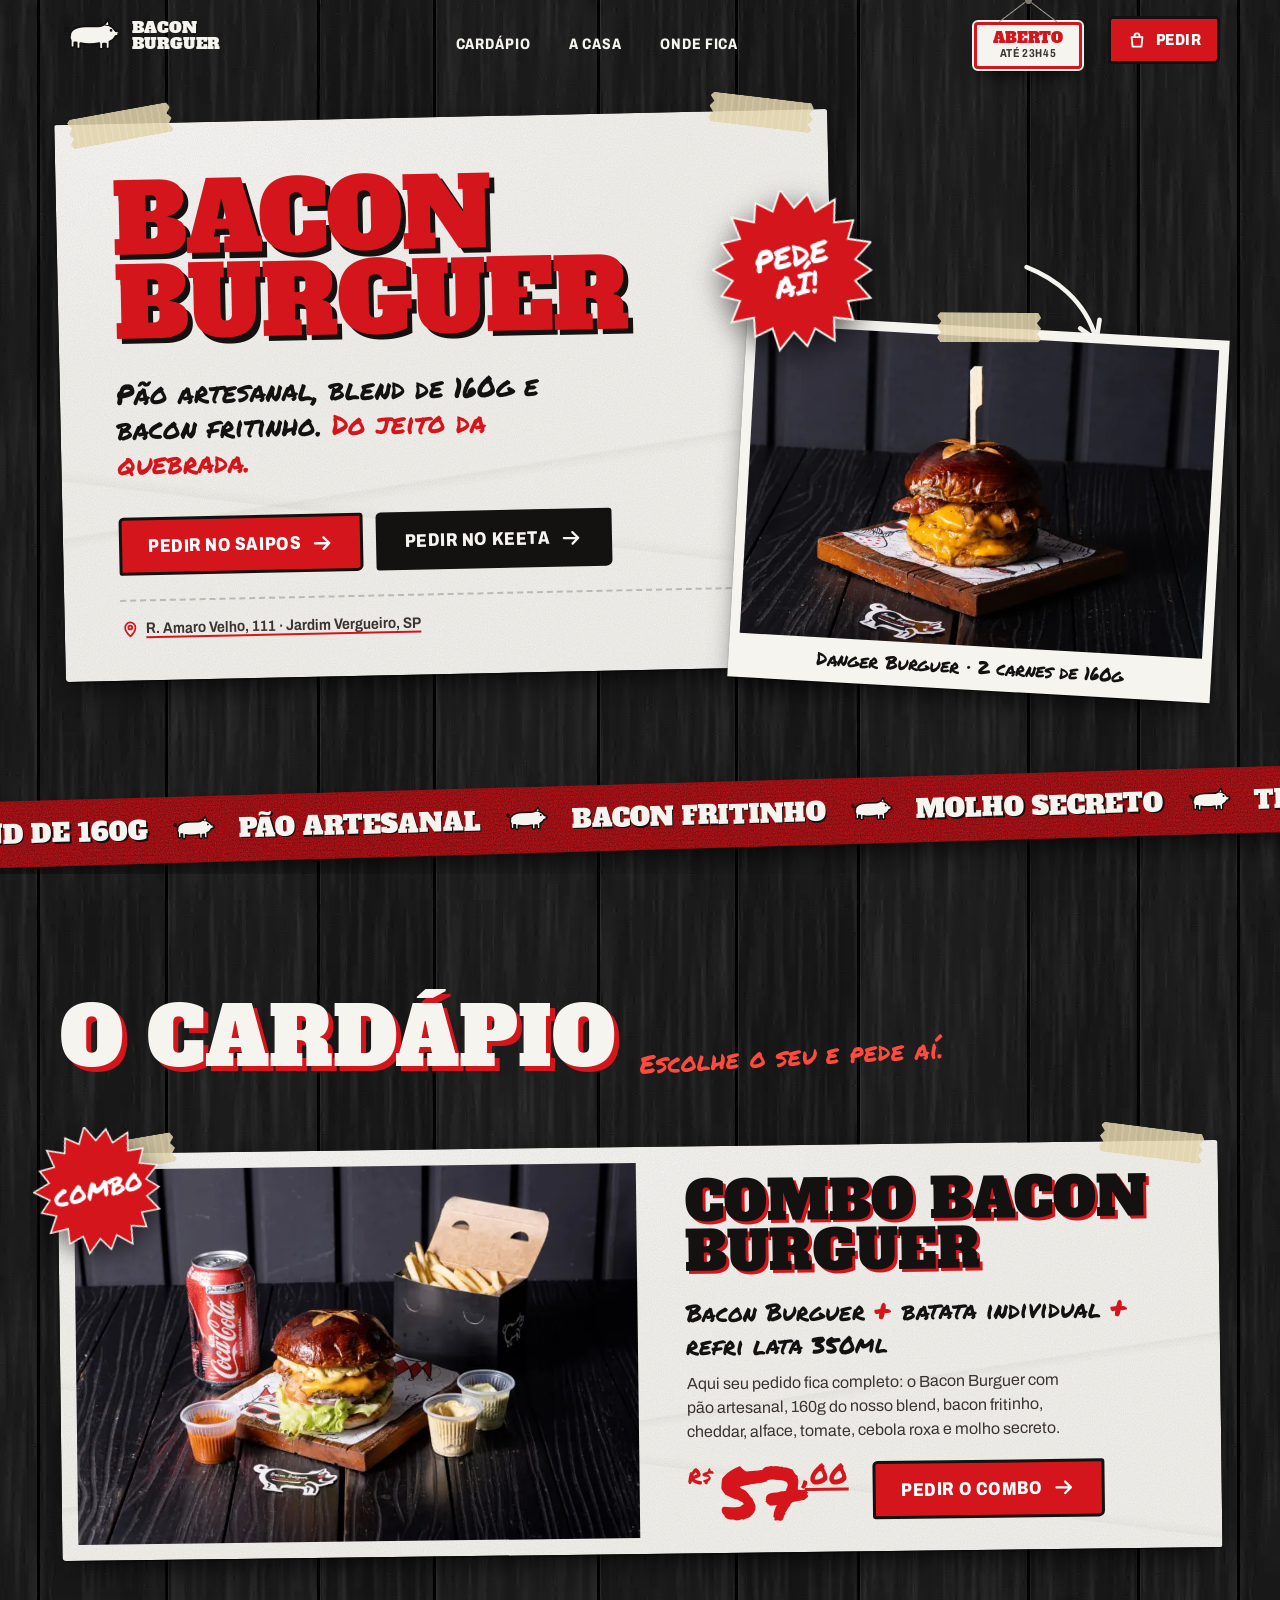
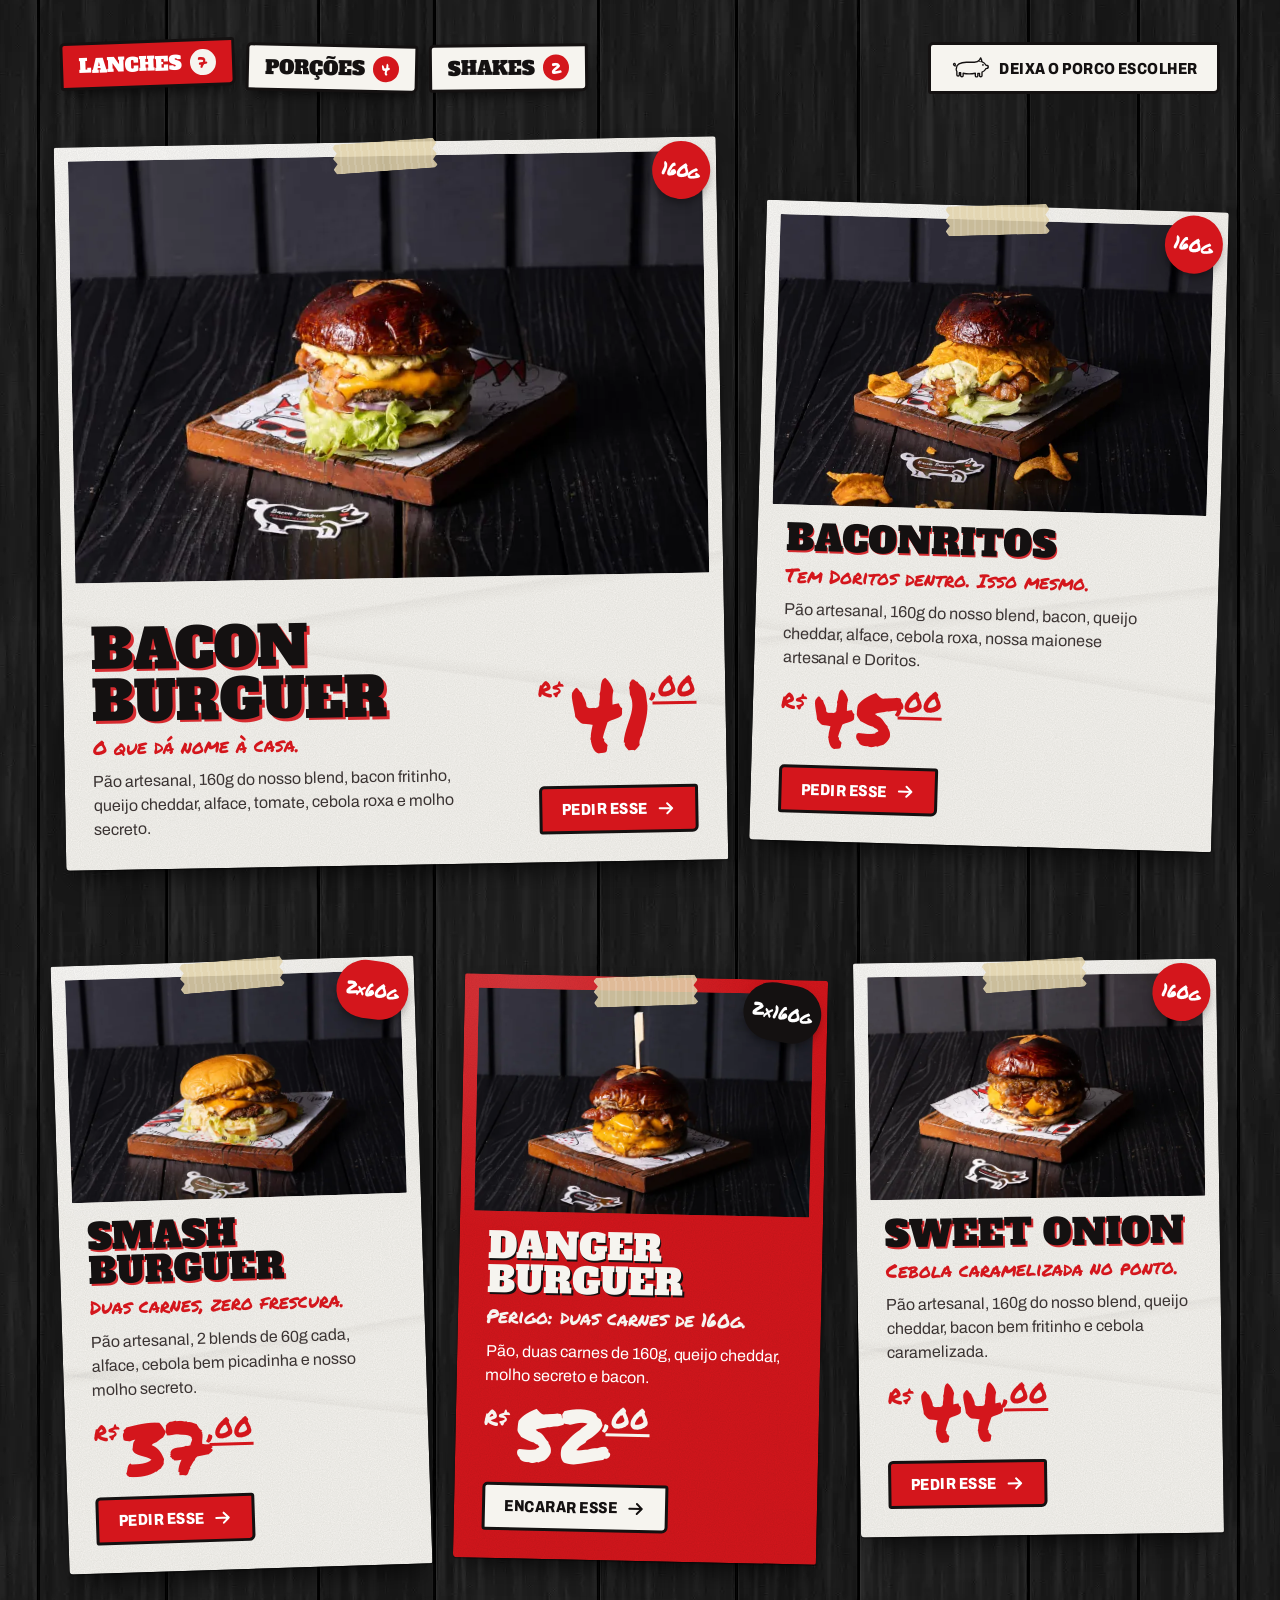
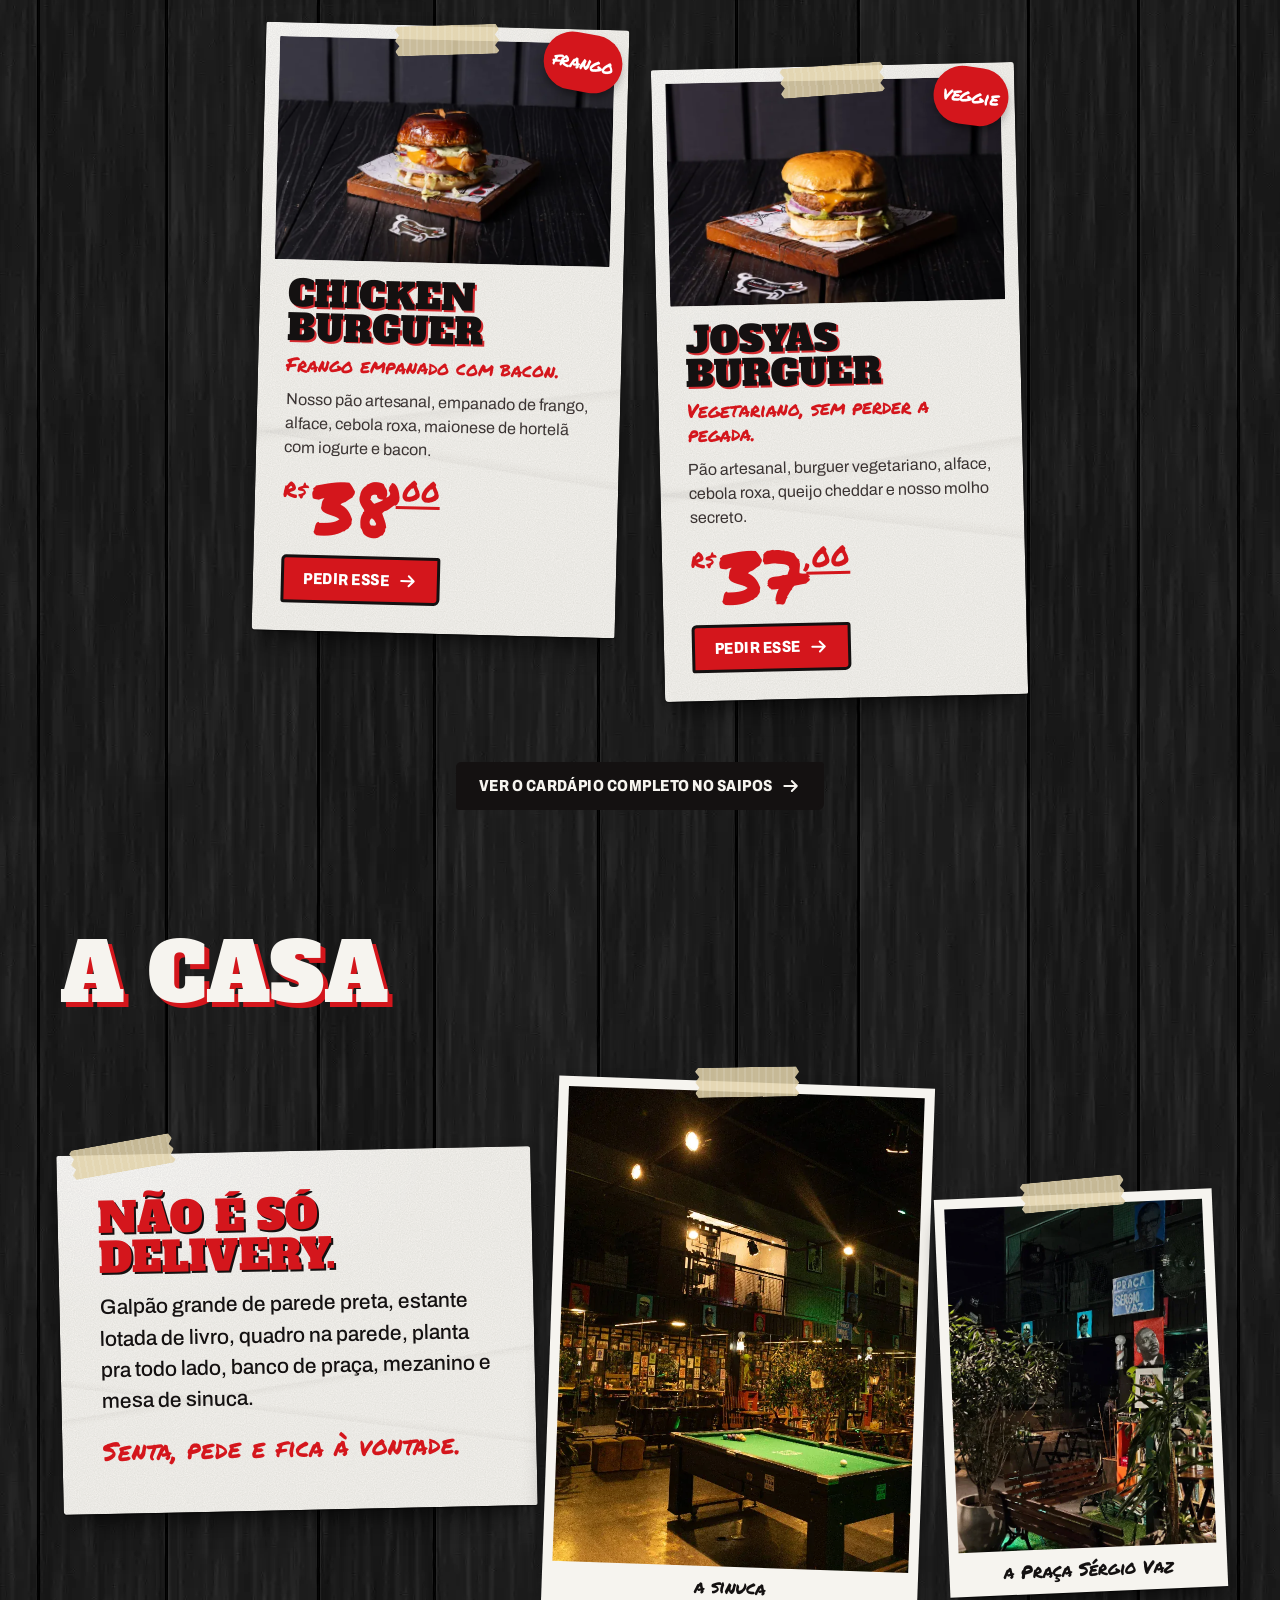
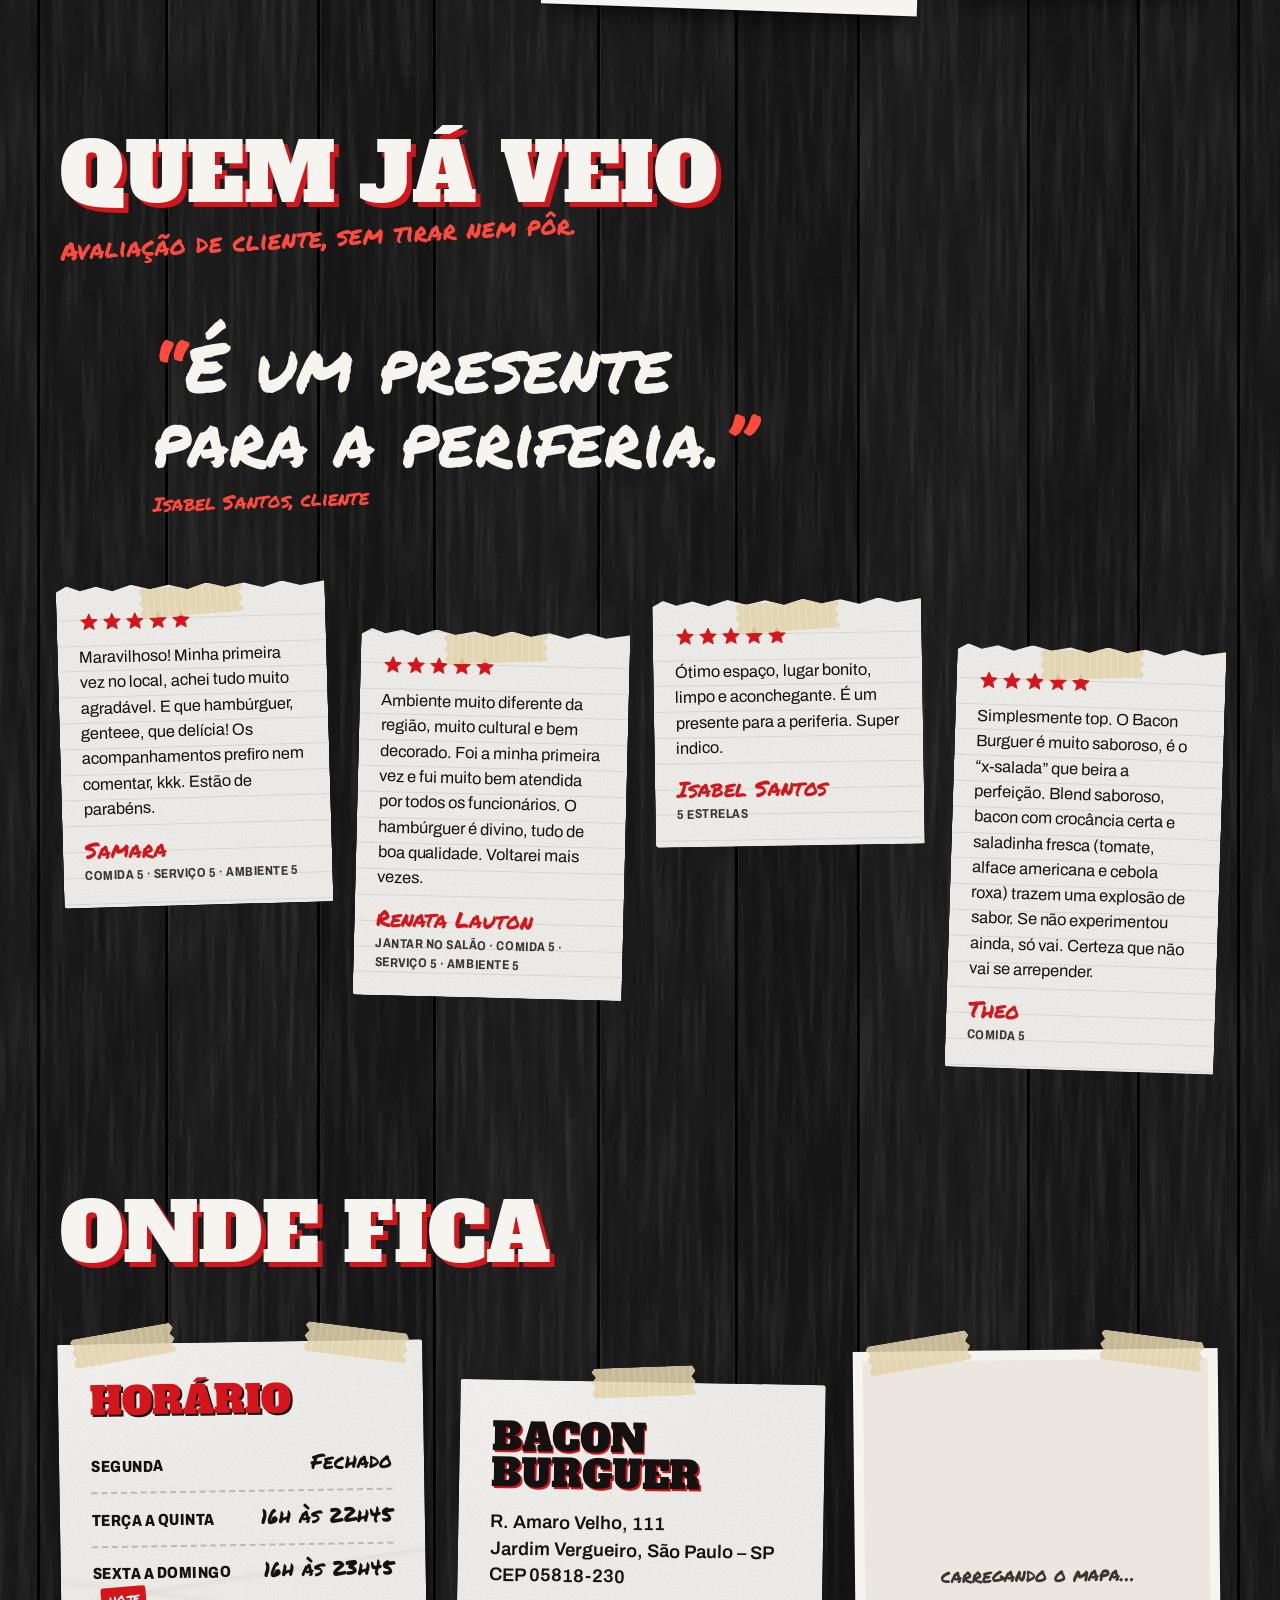
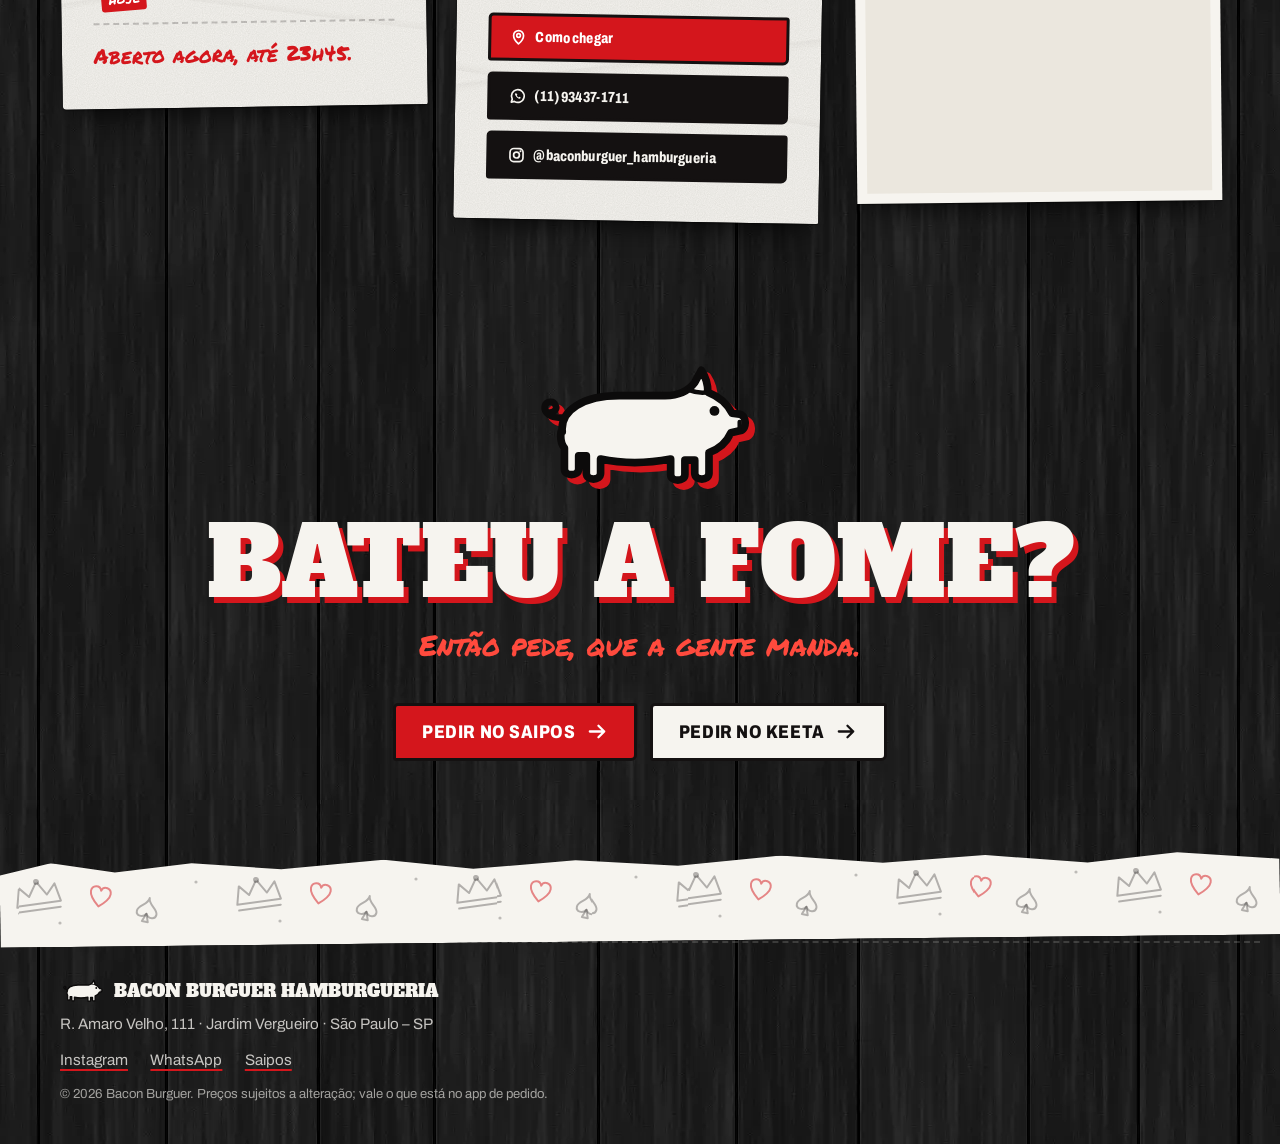
==== commit 4283f5a0: "Easter egg do porco, placa de últimos pedidos, 404, prévia de compartilhamento e avaliações - 5 cliq" ====
--- a/index.html
+++ b/index.html
@@ -8,12 +8,23 @@
   <meta name="theme-color" content="#0c0b0b">
   <link rel="icon" href="favicon.svg" type="image/svg+xml">
 
+  <link rel="canonical" href="https://baconburguer.vercel.app/">
   <meta property="og:type" content="website">
   <meta property="og:locale" content="pt_BR">
-  <meta property="og:title" content="Bacon Burguer · Hamburgueria">
-  <meta property="og:description" content="Pão artesanal, blend de 160g e bacon fritinho. Jardim Vergueiro, São Paulo.">
-  <meta property="og:image" content="assets/img/og.jpg">
+  <meta property="og:site_name" content="Bacon Burguer">
+  <meta property="og:url" content="https://baconburguer.vercel.app/">
+  <meta property="og:title" content="Bacon Burguer · Hamburgueria no Jardim Vergueiro">
+  <meta property="og:description" content="Pão artesanal, blend de 160g e bacon fritinho. Terça a domingo, a partir das 16h. Peça pelo Saipos ou Keeta.">
+  <meta property="og:image" content="https://baconburguer.vercel.app/assets/img/og.jpg">
+  <meta property="og:image:type" content="image/jpeg">
+  <meta property="og:image:width" content="1200">
+  <meta property="og:image:height" content="630">
+  <meta property="og:image:alt" content="Cartaz da Bacon Burguer com o Combo Bacon Burguer: lanche, batata e refrigerante">
   <meta name="twitter:card" content="summary_large_image">
+  <meta name="twitter:title" content="Bacon Burguer · Hamburgueria no Jardim Vergueiro">
+  <meta name="twitter:description" content="Pão artesanal, blend de 160g e bacon fritinho. Peça pelo Saipos ou Keeta.">
+  <meta name="twitter:image" content="https://baconburguer.vercel.app/assets/img/og.jpg">
+  <link rel="apple-touch-icon" href="apple-touch-icon.png">
 
   <link rel="preload" href="assets/fonts/alfa-slab-one.woff2" as="font" type="font/woff2" crossorigin>
   <link rel="preload" href="assets/fonts/permanent-marker.woff2" as="font" type="font/woff2" crossorigin>
@@ -27,7 +38,8 @@
     "name": "Bacon Burguer",
     "servesCuisine": "Hambúrguer",
     "telephone": "+55 11 93437-1711",
-    "image": "assets/img/og.jpg",
+    "image": "https://baconburguer.vercel.app/assets/img/og.jpg",
+    "url": "https://baconburguer.vercel.app/",
     "address": {
       "@type": "PostalAddress",
       "streetAddress": "R. Amaro Velho, 111",
@@ -68,6 +80,8 @@
     <symbol id="i-clock" viewBox="0 0 24 24"><circle cx="12" cy="12" r="8.5" fill="none" stroke="currentColor" stroke-width="2.2"/><path d="M12 7.5V12l3 2" fill="none" stroke="currentColor" stroke-width="2.2" stroke-linecap="round" stroke-linejoin="round"/></symbol>
     <symbol id="i-insta" viewBox="0 0 24 24"><rect x="3.5" y="3.5" width="17" height="17" rx="5" fill="none" stroke="currentColor" stroke-width="2.2"/><circle cx="12" cy="12" r="3.8" fill="none" stroke="currentColor" stroke-width="2.2"/><circle cx="17.1" cy="6.9" r="1.3" fill="currentColor"/></symbol>
     <symbol id="i-whats" viewBox="0 0 24 24"><path d="M4 20l1.2-3.9A8.3 8.3 0 1 1 8 19Z" fill="none" stroke="currentColor" stroke-width="2.2" stroke-linejoin="round"/><path d="M9.2 8.2c-.6.5-.7 1.4-.2 2.6.9 2 2.3 3.4 4.3 4.3 1.2.5 2 .3 2.6-.3l.3-.9-1.9-1-.9.8c-1-.4-2-1.4-2.4-2.4l.8-.9-1-1.9-.8.2Z" fill="currentColor"/></symbol>
+    <symbol id="bacon" viewBox="0 0 120 34"><path d="M2 8c19-7 38 7 58 0s39-7 58 0v18c-19-7-38-7-58 0S21 33 2 26Z" fill="#b8352c"/><path d="M2 15c19-7 38 7 58 0s39-7 58 0" fill="none" stroke="#f4d2c2" stroke-width="4" stroke-linecap="round"/><path d="M2 21c19-7 38 7 58 0s39-7 58 0" fill="none" stroke="#7e1d16" stroke-width="2.4" stroke-linecap="round" opacity=".75"/><path d="M2 11c19-7 38 7 58 0s39-7 58 0" fill="none" stroke="#e98a78" stroke-width="1.6" stroke-linecap="round" opacity=".6"/></symbol>
+    <symbol id="estrela" viewBox="0 0 24 24"><path d="M12 2.6l2.7 6.1 6.6.6-5 4.4 1.5 6.5L12 16.8 6.2 20.2l1.5-6.5-5-4.4 6.6-.6Z" fill="currentColor" stroke="currentColor" stroke-width="1.2" stroke-linejoin="round"/></symbol>
     <symbol id="burst" viewBox="-4 -4 208 208"><polygon points="100.0,-2.0 113.5,23.2 133.2,8.8 139.0,32.5 165.6,21.9 159.8,49.9 184.0,51.5 173.3,73.3 200.5,82.3 178.0,100.0 195.5,116.8 173.3,126.7 188.3,151.0 159.8,150.1 162.4,174.3 139.0,167.5 134.9,195.8 113.5,176.8 100.0,197.0 86.5,176.8 65.1,195.8 61.0,167.5 37.6,174.3 40.2,150.1 11.7,151.0 26.7,126.7 4.5,116.8 22.0,100.0 -0.5,82.3 26.7,73.3 16.0,51.5 40.2,49.9 34.4,21.9 61.0,32.5 66.8,8.8 86.5,23.2"/></symbol>
   </defs>
 </svg>
@@ -76,7 +90,7 @@
 
 <header class="topo">
   <a class="marca" href="#inicio" aria-label="Bacon Burguer, voltar ao início">
-    <svg class="marca__porco" aria-hidden="true"><use href="#pig"/></svg>
+    <svg class="marca__porco" aria-hidden="true" data-porco><use href="#pig"/></svg>
     <span class="marca__nome">Bacon<br>Burguer</span>
   </a>
   <nav class="topo__nav" aria-label="Seções">
@@ -421,6 +435,51 @@
     </div>
   </section>
 
+  <!-- AVALIAÇÕES -->
+  <section id="avaliacoes" class="secao avaliacoes" aria-labelledby="titulo-avaliacoes">
+    <header class="secao__cabeca">
+      <h2 id="titulo-avaliacoes" class="letreiro-parede">Quem já veio</h2>
+      <p class="pincel secao__nota">Avaliação de cliente, sem tirar nem pôr.</p>
+    </header>
+
+    <figure class="frase-parede">
+      <blockquote><p>É um presente para a periferia.</p></blockquote>
+      <figcaption class="pincel">Isabel Santos, cliente</figcaption>
+    </figure>
+
+    <p class="pincel painel__dica avaliacoes__dica" aria-hidden="true">arrasta pro lado <svg viewBox="0 0 60 20"><path d="M2 12c16-6 34-6 52-2m0 0-8-6m8 6-9 5" fill="none" stroke="currentColor" stroke-width="2.6" stroke-linecap="round" stroke-linejoin="round"/></svg></p>
+    <ul class="mural mural--bilhetes" role="list">
+      <li class="cartaz bilhete" style="--r:-1.6deg">
+        <span class="fita fita--topo" aria-hidden="true"></span>
+        <p class="bilhete__estrelas" role="img" aria-label="5 de 5 estrelas"><svg viewBox="0 0 24 24"><use href="#estrela"/></svg><svg viewBox="0 0 24 24"><use href="#estrela"/></svg><svg viewBox="0 0 24 24"><use href="#estrela"/></svg><svg viewBox="0 0 24 24"><use href="#estrela"/></svg><svg viewBox="0 0 24 24"><use href="#estrela"/></svg></p>
+        <blockquote class="bilhete__texto"><p>Maravilhoso! Minha primeira vez no local, achei tudo muito agradável. E que hambúrguer, genteee, que delícia! Os acompanhamentos prefiro nem comentar, kkk. Estão de parabéns.</p></blockquote>
+        <p class="bilhete__nome pincel">Samara</p>
+        <p class="bilhete__detalhe">Comida 5 · Serviço 5 · Ambiente 5</p>
+      </li>
+      <li class="cartaz bilhete" style="--r:1.4deg">
+        <span class="fita fita--topo" aria-hidden="true"></span>
+        <p class="bilhete__estrelas" role="img" aria-label="5 de 5 estrelas"><svg viewBox="0 0 24 24"><use href="#estrela"/></svg><svg viewBox="0 0 24 24"><use href="#estrela"/></svg><svg viewBox="0 0 24 24"><use href="#estrela"/></svg><svg viewBox="0 0 24 24"><use href="#estrela"/></svg><svg viewBox="0 0 24 24"><use href="#estrela"/></svg></p>
+        <blockquote class="bilhete__texto"><p>Ambiente muito diferente da região, muito cultural e bem decorado. Foi a minha primeira vez e fui muito bem atendida por todos os funcionários. O hambúrguer é divino, tudo de boa qualidade. Voltarei mais vezes.</p></blockquote>
+        <p class="bilhete__nome pincel">Renata Lauton</p>
+        <p class="bilhete__detalhe">Jantar no salão · Comida 5 · Serviço 5 · Ambiente 5</p>
+      </li>
+      <li class="cartaz bilhete" style="--r:-.9deg">
+        <span class="fita fita--topo" aria-hidden="true"></span>
+        <p class="bilhete__estrelas" role="img" aria-label="5 de 5 estrelas"><svg viewBox="0 0 24 24"><use href="#estrela"/></svg><svg viewBox="0 0 24 24"><use href="#estrela"/></svg><svg viewBox="0 0 24 24"><use href="#estrela"/></svg><svg viewBox="0 0 24 24"><use href="#estrela"/></svg><svg viewBox="0 0 24 24"><use href="#estrela"/></svg></p>
+        <blockquote class="bilhete__texto"><p>Ótimo espaço, lugar bonito, limpo e aconchegante. É um presente para a periferia. Super indico.</p></blockquote>
+        <p class="bilhete__nome pincel">Isabel Santos</p>
+        <p class="bilhete__detalhe">5 estrelas</p>
+      </li>
+      <li class="cartaz bilhete" style="--r:1.8deg">
+        <span class="fita fita--topo" aria-hidden="true"></span>
+        <p class="bilhete__estrelas" role="img" aria-label="5 de 5 estrelas"><svg viewBox="0 0 24 24"><use href="#estrela"/></svg><svg viewBox="0 0 24 24"><use href="#estrela"/></svg><svg viewBox="0 0 24 24"><use href="#estrela"/></svg><svg viewBox="0 0 24 24"><use href="#estrela"/></svg><svg viewBox="0 0 24 24"><use href="#estrela"/></svg></p>
+        <blockquote class="bilhete__texto"><p>Simplesmente top. O Bacon Burguer é muito saboroso, é o “x-salada” que beira a perfeição. Blend saboroso, bacon com crocância certa e saladinha fresca (tomate, alface americana e cebola roxa) trazem uma explosão de sabor. Se não experimentou ainda, só vai. Certeza que não vai se arrepender.</p></blockquote>
+        <p class="bilhete__nome pincel">Theo</p>
+        <p class="bilhete__detalhe">Comida 5</p>
+      </li>
+    </ul>
+  </section>
+
   <!-- ONDE FICA -->
   <section id="onde" class="secao onde" aria-labelledby="titulo-onde">
     <header class="secao__cabeca">
@@ -465,7 +524,7 @@
 
   <!-- FECHAMENTO -->
   <section class="fome" aria-labelledby="titulo-fome">
-    <svg class="fome__porco" aria-hidden="true"><use href="#pig"/></svg>
+    <svg class="fome__porco" aria-hidden="true" data-porco><use href="#pig"/></svg>
     <h2 id="titulo-fome" class="fome__titulo">Bateu a fome?</h2>
     <p class="pincel fome__sub">Então pede, que a gente manda.</p>
     <div class="fome__acoes">
--- a/assets/css/style.css
+++ b/assets/css/style.css
@@ -231,6 +231,52 @@
 .botao--papel:hover { background: #fff; }
 .botao--grande { font-size: clamp(1rem, 2.4vw, 1.15rem); min-height: 56px; padding: .8em 1.4em; }
 
+/* ---------- easter egg do porco ---------- */
+
+[data-porco] { cursor: pointer; }
+[data-porco].is-cutucado { animation: cutucada .35s var(--ease-colar); }
+@keyframes cutucada {
+  0% { transform: scale(1); }
+  40% { transform: scale(1.18, .86) rotate(-6deg); }
+  100% { transform: scale(1); }
+}
+.oinc {
+  position: fixed;
+  z-index: 60;
+  padding: .45rem .9rem .5rem;
+  font-family: var(--f-pincel);
+  font-size: 1.8rem;
+  line-height: 1;
+  color: var(--vermelho);
+  background: var(--papel);
+  border: 3px solid var(--tinta);
+  border-radius: 1.4rem 1.4rem 1.4rem .3rem;
+  box-shadow: 0 10px 18px -6px rgba(0, 0, 0, .7);
+  pointer-events: none;
+  animation: oinc 2.2s var(--ease-colar) both;
+}
+@keyframes oinc {
+  0% { opacity: 0; transform: translateY(10px) scale(.6) rotate(-8deg); }
+  14% { opacity: 1; transform: translateY(0) scale(1.08) rotate(-4deg); }
+  24% { transform: scale(1) rotate(-4deg); }
+  80% { opacity: 1; transform: translateY(-6px) rotate(-4deg); }
+  100% { opacity: 0; transform: translateY(-22px) rotate(-4deg); }
+}
+.chuva-bacon {
+  position: fixed;
+  inset: 0;
+  z-index: 55;
+  overflow: hidden;
+  pointer-events: none;
+}
+.chuva-bacon svg {
+  position: absolute;
+  top: 0;
+  height: auto;
+  aspect-ratio: 120 / 34;
+  filter: drop-shadow(0 6px 6px rgba(0, 0, 0, .45));
+}
+
 /* ---------- topo ---------- */
 
 .topo {
@@ -341,6 +387,14 @@
 .placa[data-state="aberto"] .placa__estado { color: var(--vermelho); }
 .placa[data-state="aberto"] .placa__corpo { border-color: var(--vermelho); }
 .placa.is-balancando { animation: balanco 1.8s var(--ease-colar) both; }
+/* últimos 30 minutos: a placa vira vermelha e pisca feito letreiro */
+.placa[data-state="ultimos"] .placa__corpo { background: var(--vermelho); border-color: var(--tinta); animation: pisca 1.1s steps(1, end) infinite; }
+.placa[data-state="ultimos"] .placa__estado { color: #fff; font-size: .82rem; }
+.placa[data-state="ultimos"] .placa__detalhe { color: #fff; }
+@keyframes pisca {
+  0%, 100% { background: var(--vermelho); }
+  50% { background: var(--vermelho-escuro); }
+}
 @keyframes balanco {
   0% { transform: rotate(11deg); }
   22% { transform: rotate(-7deg); }
@@ -736,6 +790,42 @@
 .cartaz--vermelho.is-escolhido .oferta__chamada::before { color: var(--papel); }
 .oferta--retrato .oferta__foto img { aspect-ratio: 4 / 5; }
 .oferta--salao .oferta__num { background: var(--tinta); }
+
+/* ---------- avaliações ---------- */
+
+.frase-parede { margin: 0 0 clamp(2.5rem, 6vw, 4rem); }
+.frase-parede blockquote { margin: 0; }
+.frase-parede p {
+  font-family: var(--f-pincel);
+  font-size: clamp(2.2rem, 7.5vw, 4.4rem);
+  line-height: 1.05;
+  color: var(--papel);
+  max-width: 11em;
+  text-wrap: balance;
+}
+.frase-parede p::before { content: "“"; color: var(--vermelho-vivo); margin-right: .05em; }
+.frase-parede p::after { content: "”"; color: var(--vermelho-vivo); margin-left: .05em; }
+.frase-parede figcaption { margin-top: .75rem; font-size: 1.25rem; color: var(--vermelho-vivo); transform: rotate(-2deg); transform-origin: left; }
+
+.bilhete {
+  display: flex;
+  flex-direction: column;
+  padding: 1.6rem 1.35rem 1.4rem;
+  background-image:
+    var(--grao-papel),
+    repeating-linear-gradient(180deg, transparent 0 1.55rem, rgba(20, 17, 17, .09) 1.55rem calc(1.55rem + 1px));
+  background-size: 180px 180px, auto;
+  background-position: 0 0, 0 .55rem;
+  /* papel arrancado do bloco: borda de cima picotada */
+  clip-path: polygon(0 6px, 4% 0, 9% 5px, 15% 1px, 21% 6px, 28% 0, 35% 5px, 42% 1px, 49% 6px, 56% 0, 63% 5px, 70% 1px, 77% 6px, 84% 0, 91% 5px, 100% 1px, 100% 100%, 0 100%);
+}
+.bilhete .fita--topo { top: 2px; }
+.bilhete__estrelas { display: flex; gap: .15rem; color: var(--vermelho); }
+.bilhete__estrelas svg { width: 1.3rem; height: 1.3rem; }
+.bilhete__texto { margin: .8rem 0 0; font-size: 1.02rem; line-height: 1.55; color: var(--tinta); }
+.bilhete__nome { margin-top: 1rem; font-size: 1.4rem; line-height: 1.1; color: var(--vermelho); }
+.bilhete__detalhe { margin-top: .25rem; font-size: .8rem; font-weight: 700; font-stretch: 82%; text-transform: uppercase; letter-spacing: .04em; color: var(--tinta-2); }
+.avaliacoes__dica { margin-bottom: .1rem; }
 
 /* ---------- a casa ---------- */
 
@@ -986,6 +1076,7 @@
   .mural--porcoes > .oferta:nth-child(even),
   .mural--shakes > .oferta:nth-child(even) { margin-top: 2.5rem; }
   .painel__dica { display: none; }
+  .mural--bilhetes > .bilhete:nth-child(even) { margin-top: 2.5rem; }
   .onde__grade { grid-template-columns: repeat(2, minmax(0, 1fr)); }
   .mapa { grid-column: 1 / -1; }
   .mapa iframe { aspect-ratio: 16 / 7; }
@@ -1051,6 +1142,12 @@
   .mural--porcoes > .oferta:nth-child(4) { grid-column: 3 / 10; }
   .mural--shakes > .oferta:nth-child(1) { grid-column: 3 / 7; }
   .mural--shakes > .oferta:nth-child(2) { grid-column: 7 / 11; margin-top: 3rem; }
+  .mural--bilhetes { gap: 2.5rem 1.75rem; }
+  .mural--bilhetes > .bilhete { grid-column: span 3; }
+  .mural--bilhetes > .bilhete:nth-child(2) { margin-top: 3rem; }
+  .mural--bilhetes > .bilhete:nth-child(3) { margin-top: 1rem; }
+  .mural--bilhetes > .bilhete:nth-child(4) { margin-top: 4rem; }
+  .frase-parede { margin-left: 8%; }
   .oferta--destaque { display: flex; }
   .oferta--destaque .oferta__corpo {
     display: grid;
@@ -1080,6 +1177,8 @@
 @media (prefers-reduced-motion: reduce) {
   html { scroll-behavior: auto; }
   .placa.is-balancando { animation: none; }
+  .placa[data-state="ultimos"] .placa__corpo { animation: none; }
+  [data-porco].is-cutucado { animation: none; }
   .faixa__trilho { animation-duration: 120s; }
   .js .vai-colar { transform: rotate(var(--r, 0deg)); box-shadow: var(--sombra-papel); }
   .js .vai-colar .fita { opacity: 1; transform: none; }
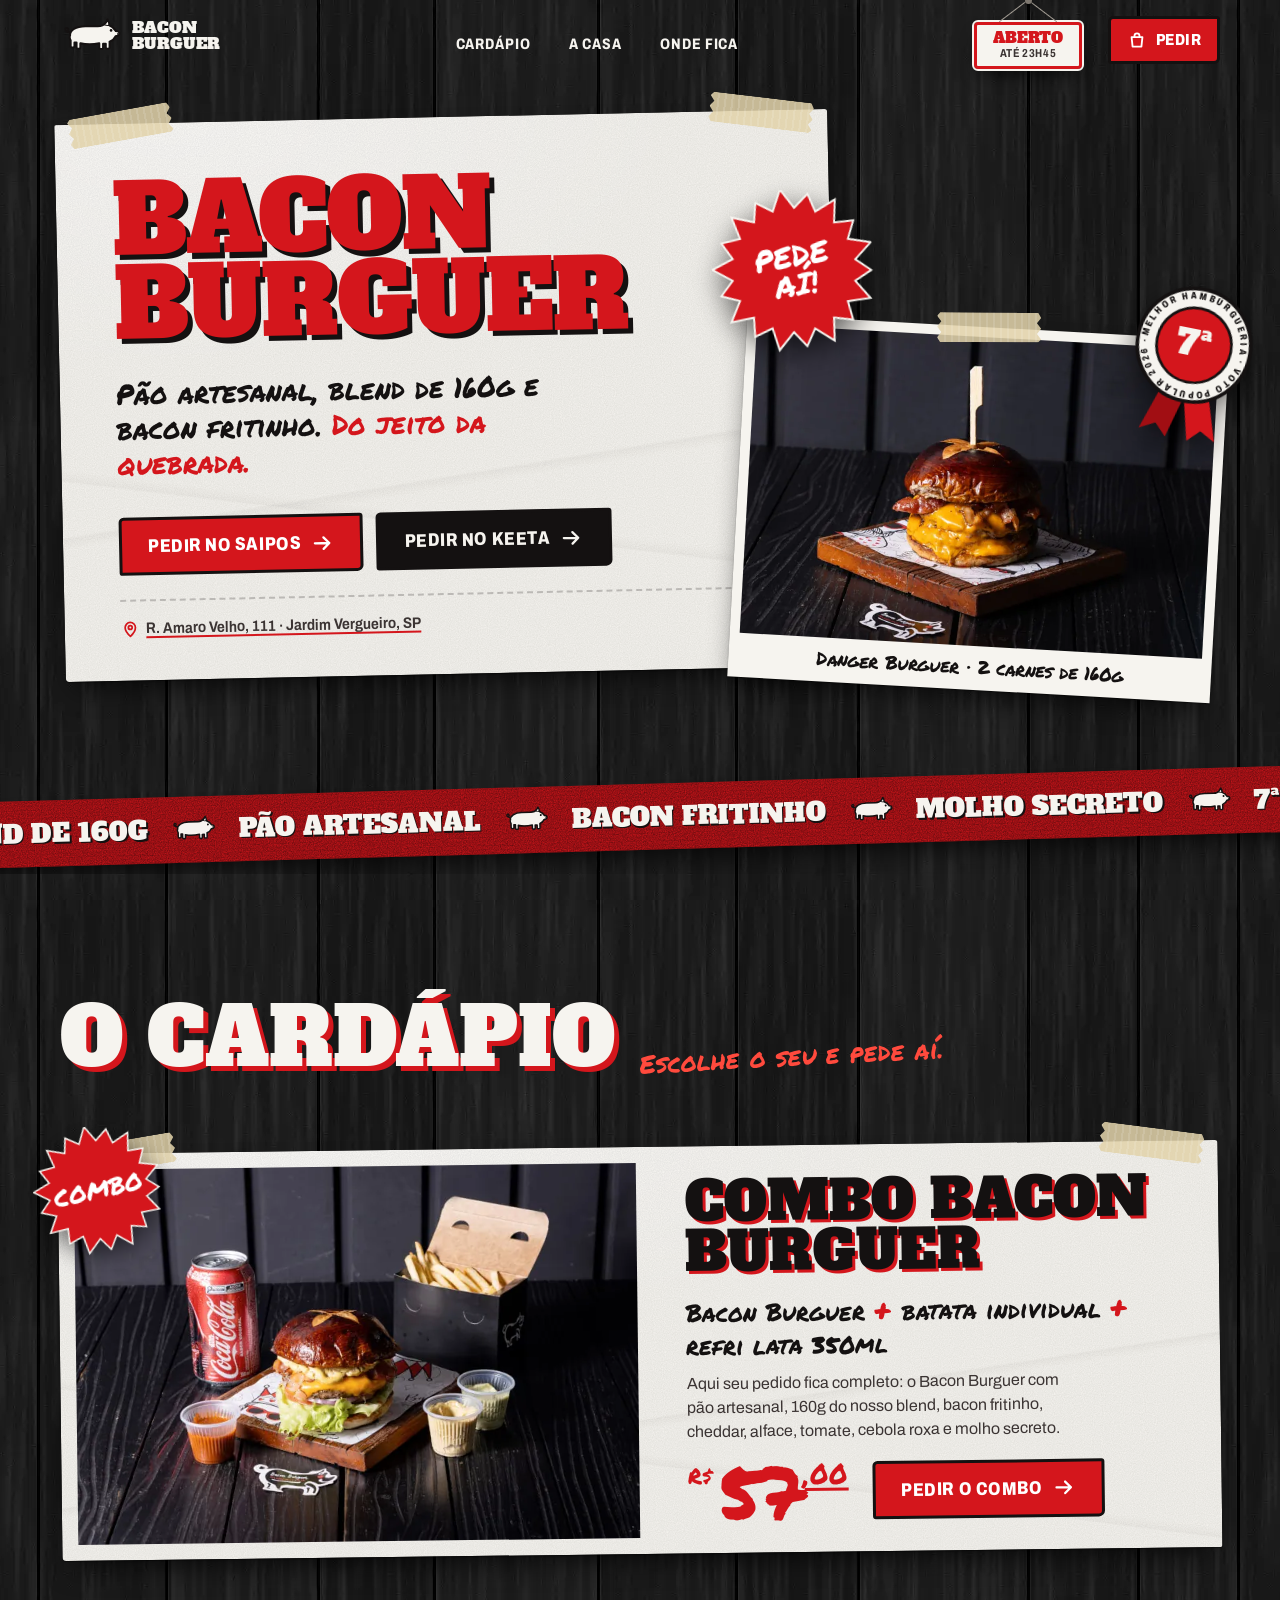
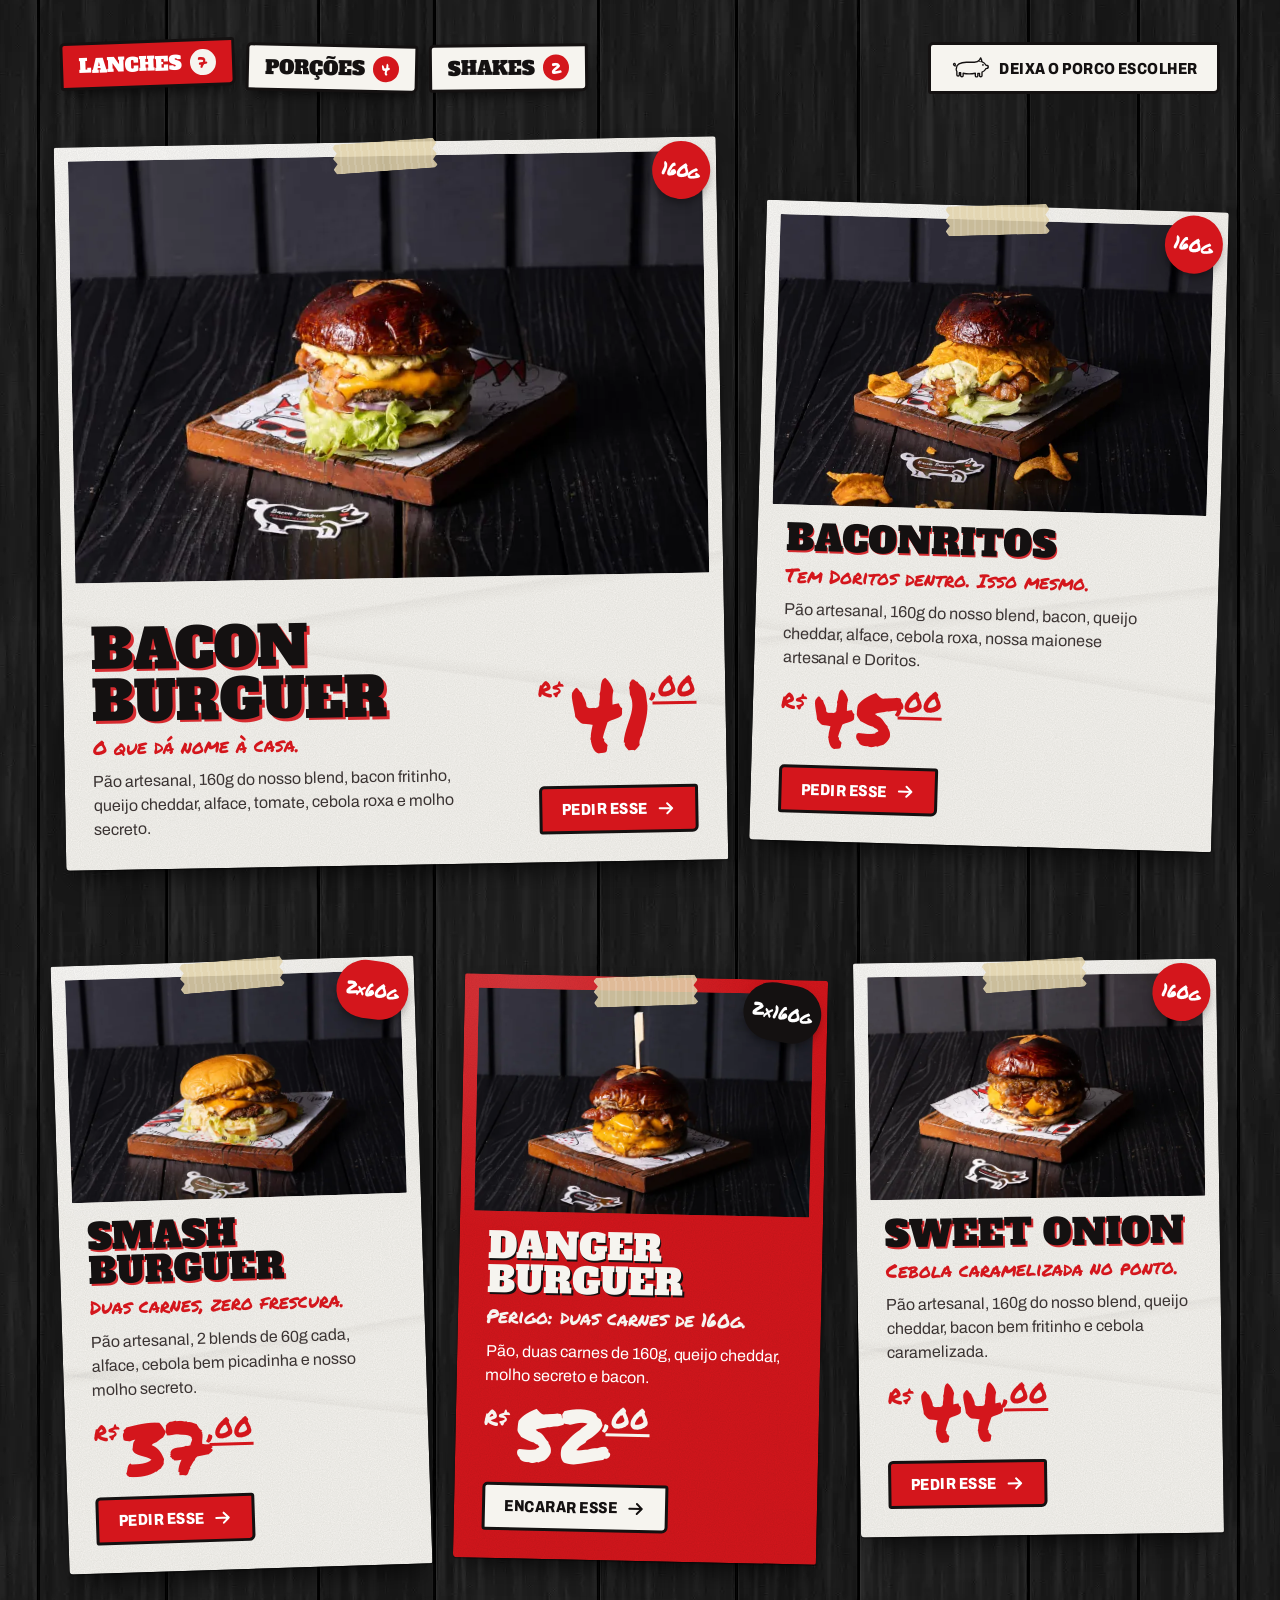
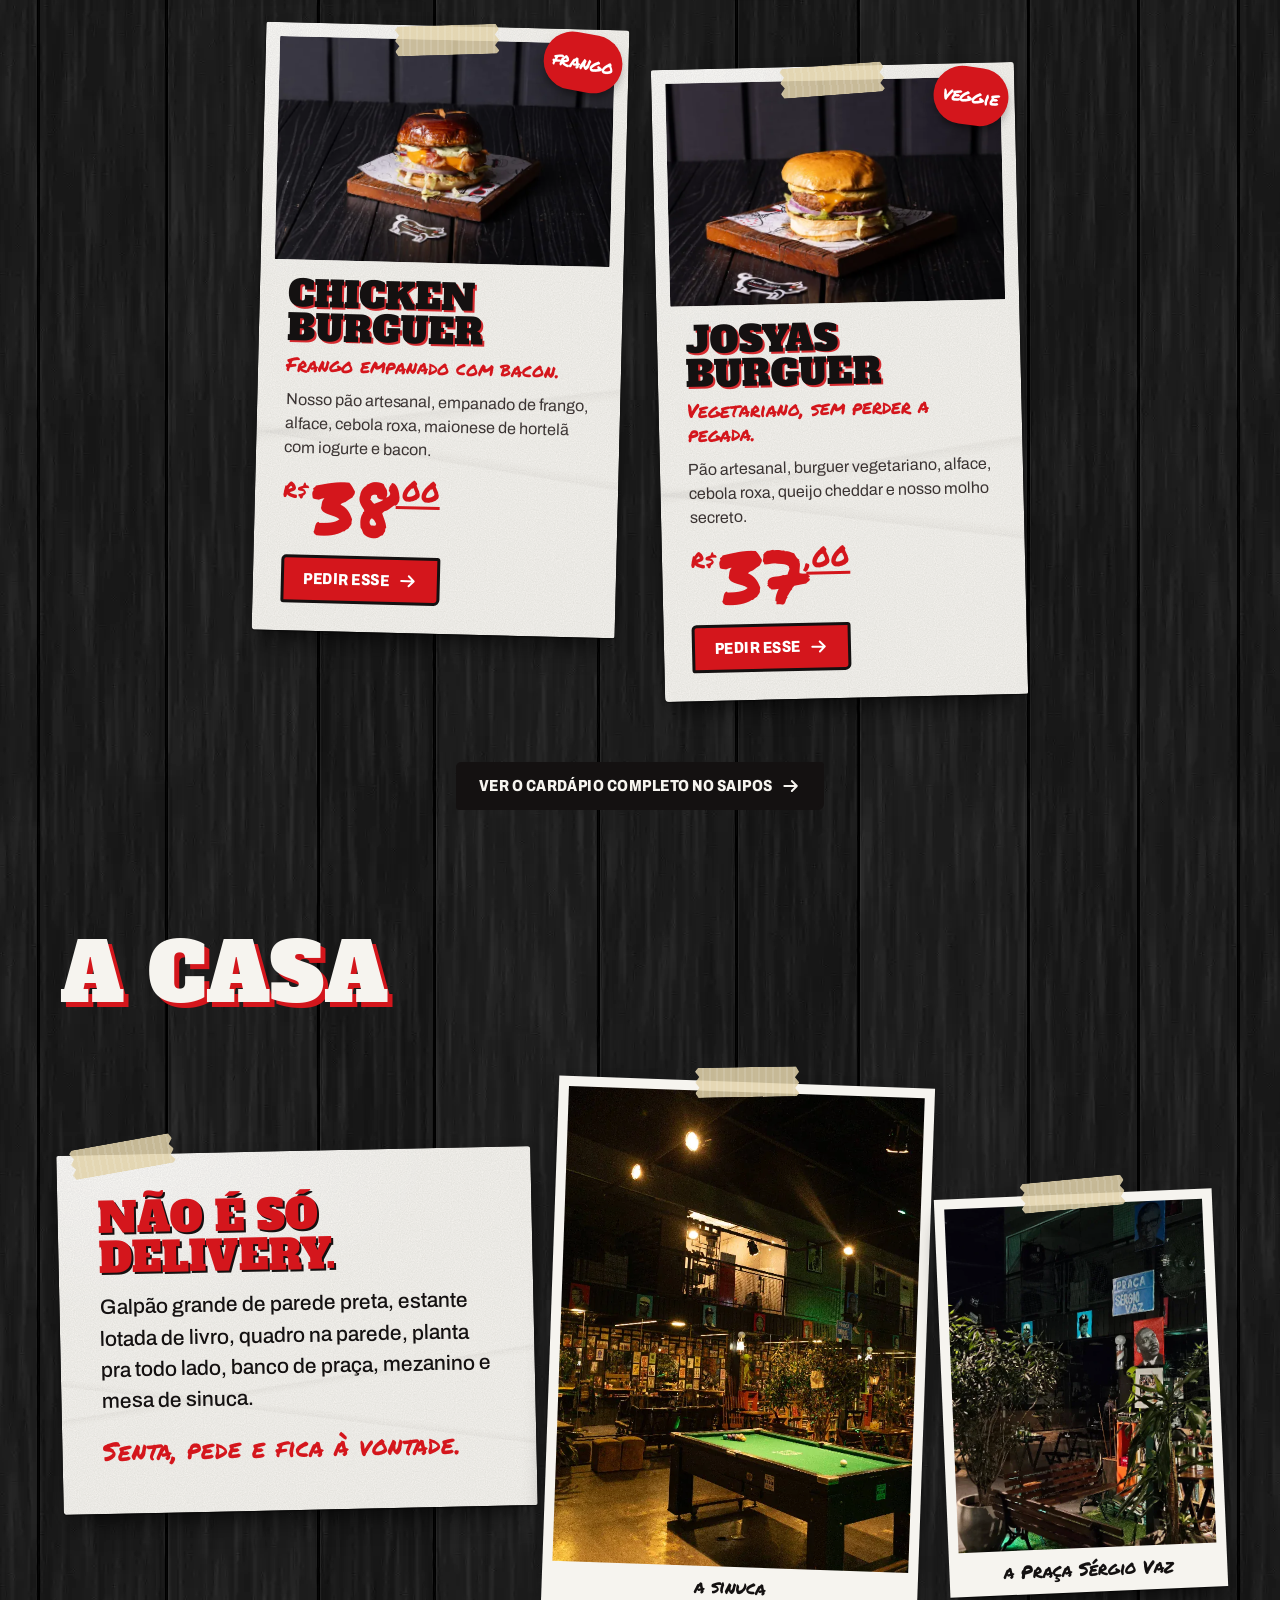
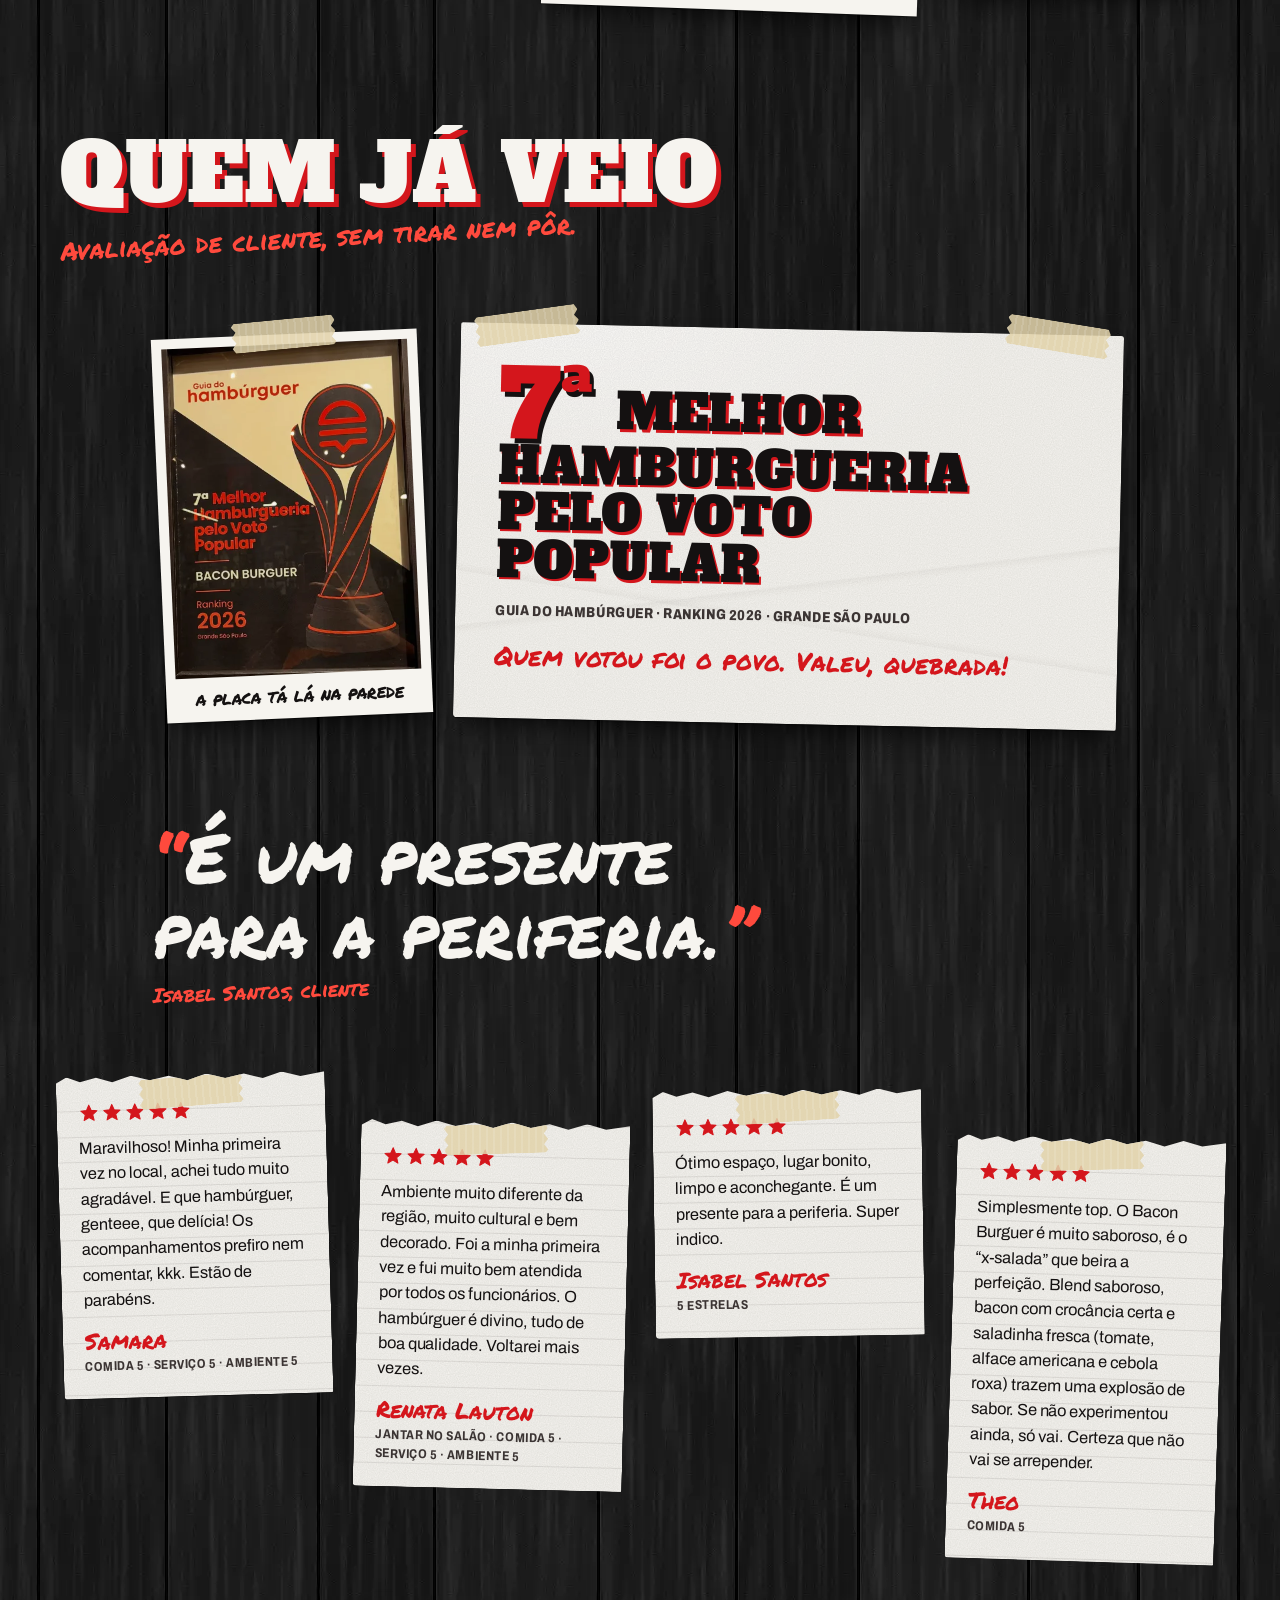
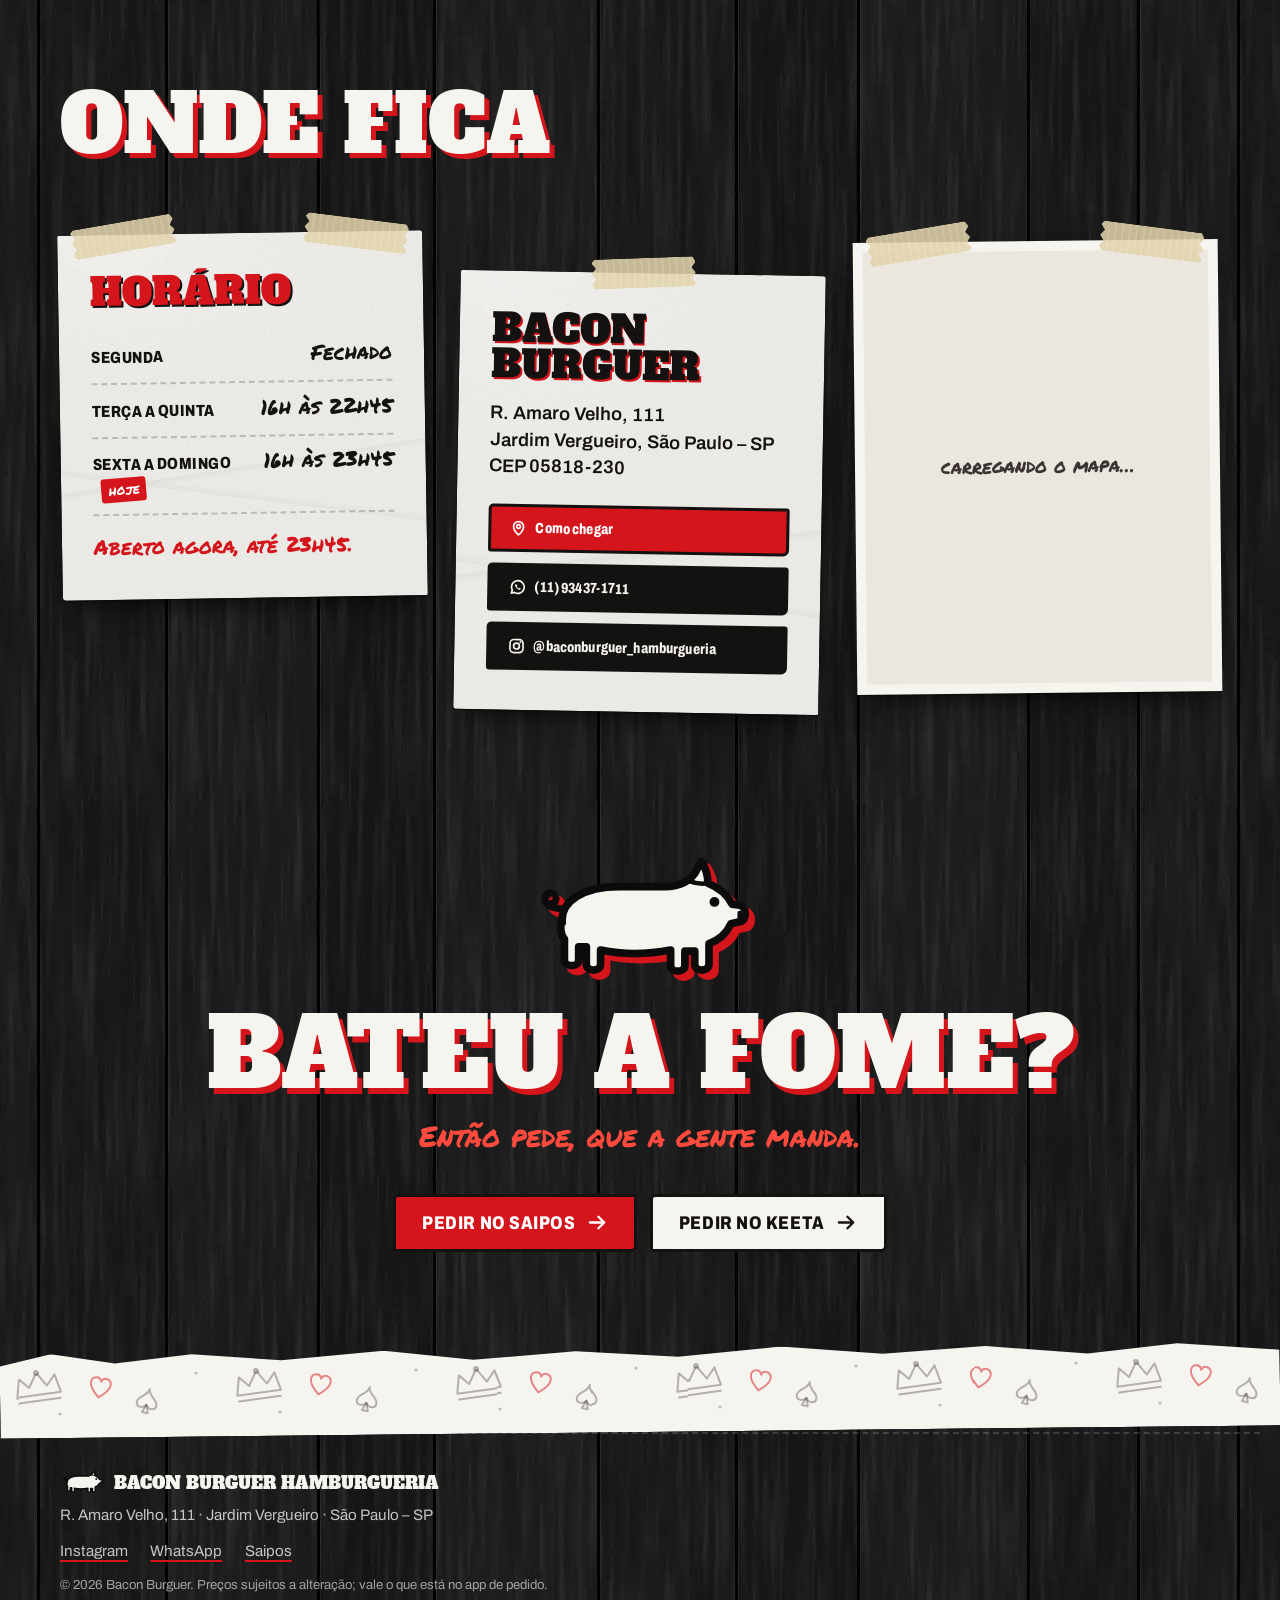
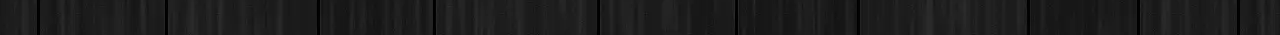
==== commit 6764200a: "Destaca o prêmio do Guia do Hambúrguer 2026 - Medalha "7ª melhor hamburgueria · voto popular 2026" p" ====
--- a/index.html
+++ b/index.html
@@ -14,7 +14,7 @@
   <meta property="og:site_name" content="Bacon Burguer">
   <meta property="og:url" content="https://baconburguer.vercel.app/">
   <meta property="og:title" content="Bacon Burguer · Hamburgueria no Jardim Vergueiro">
-  <meta property="og:description" content="Pão artesanal, blend de 160g e bacon fritinho. Terça a domingo, a partir das 16h. Peça pelo Saipos ou Keeta.">
+  <meta property="og:description" content="7ª melhor hamburgueria pelo voto popular (Guia do Hambúrguer 2026). Pão artesanal, blend de 160g e bacon fritinho. Peça pelo Saipos ou Keeta.">
   <meta property="og:image" content="https://baconburguer.vercel.app/assets/img/og.jpg">
   <meta property="og:image:type" content="image/jpeg">
   <meta property="og:image:width" content="1200">
@@ -53,7 +53,8 @@
       { "@type": "OpeningHoursSpecification", "dayOfWeek": ["Friday", "Saturday", "Sunday"], "opens": "16:00", "closes": "23:45" }
     ],
     "sameAs": ["https://www.instagram.com/baconburguer_hamburgueria/"],
-    "hasMenu": "https://baconburguer.saipos.com/home"
+    "hasMenu": "https://baconburguer.saipos.com/home",
+    "award": "7ª Melhor Hamburgueria pelo Voto Popular — Guia do Hambúrguer, Ranking 2026, Grande São Paulo"
   }
   </script>
 </head>
@@ -140,14 +141,25 @@
       <span class="fita fita--topo" aria-hidden="true"></span>
       <img src="assets/img/burger-danger.webp" width="700" height="467" alt="Danger Burguer: pão artesanal escuro, duas carnes, cheddar derretido e bacon, sobre tábua de madeira" fetchpriority="high">
       <figcaption class="pincel">Danger Burguer · 2 carnes de 160g</figcaption>
+      <a class="medalha" href="#premio" aria-label="7ª melhor hamburgueria pelo voto popular, Guia do Hambúrguer, ranking 2026. Ver o prêmio.">
+        <svg viewBox="0 0 140 172" aria-hidden="true">
+          <path d="M50 98 28 166l17-9 13 13 16-62Z" fill="#a10e13"/>
+          <path d="M90 98l22 68-17-9-13 13-16-62Z" fill="#d4161c"/>
+          <circle cx="70" cy="66" r="62" fill="#f6f4ef" stroke="#141111" stroke-width="4"/>
+          <circle cx="70" cy="66" r="41" fill="#d4161c" stroke="#141111" stroke-width="3"/>
+          <path id="aro-medalha" d="M70 66m-51 0a51 51 0 1 1 102 0a51 51 0 1 1-102 0" fill="none"/>
+          <text class="medalha__aro"><textPath href="#aro-medalha" textLength="316" lengthAdjust="spacing">MELHOR HAMBURGUERIA · VOTO POPULAR 2026 ·</textPath></text>
+          <text class="medalha__num" x="70" y="78" text-anchor="middle">7ª</text>
+        </svg>
+      </a>
     </figure>
+
 
     <a class="estrela" href="https://baconburguer.saipos.com/home" target="_blank" rel="noopener" aria-label="Pede aí: abrir o cardápio no Saipos">
       <svg aria-hidden="true"><use href="#burst"/></svg>
       <span class="estrela__texto">Pede<br>aí!</span>
     </a>
 
-    <svg class="seta-pincel" viewBox="0 0 140 90" aria-hidden="true"><path d="M8 12c30 4 70 18 92 58m0 0-2-22m2 22-20-8" fill="none" stroke="currentColor" stroke-width="5" stroke-linecap="round" stroke-linejoin="round"/></svg>
   </section>
 
   <!-- FAIXA -->
@@ -158,11 +170,13 @@
       <span>Pão artesanal</span><svg><use href="#pig"/></svg>
       <span>Bacon fritinho</span><svg><use href="#pig"/></svg>
       <span>Molho secreto</span><svg><use href="#pig"/></svg>
+      <span>7ª melhor hamburgueria pelo voto popular</span><svg><use href="#pig"/></svg>
       <span>Terça a domingo, a partir das 16h</span><svg><use href="#pig"/></svg>
       <span>Blend de 160g</span><svg><use href="#pig"/></svg>
       <span>Pão artesanal</span><svg><use href="#pig"/></svg>
       <span>Bacon fritinho</span><svg><use href="#pig"/></svg>
       <span>Molho secreto</span><svg><use href="#pig"/></svg>
+      <span>7ª melhor hamburgueria pelo voto popular</span><svg><use href="#pig"/></svg>
       <span>Terça a domingo, a partir das 16h</span><svg><use href="#pig"/></svg>
     </div>
   </div>
@@ -442,6 +456,21 @@
       <p class="pincel secao__nota">Avaliação de cliente, sem tirar nem pôr.</p>
     </header>
 
+    <div class="premio" id="premio">
+      <figure class="foto-colada premio__foto" style="--r:-2.5deg">
+        <span class="fita fita--topo" aria-hidden="true"></span>
+        <img src="assets/img/premio-guia-2026.webp" width="409" height="549" loading="lazy" alt="Placa do Guia do Hambúrguer: 7ª Melhor Hamburgueria pelo Voto Popular, Bacon Burguer, Ranking 2026, Grande São Paulo">
+        <figcaption class="pincel">a placa tá lá na parede</figcaption>
+      </figure>
+      <div class="cartaz premio__cartaz" style="--r:1.2deg">
+        <span class="fita fita--e" aria-hidden="true"></span>
+        <span class="fita fita--d" aria-hidden="true"></span>
+        <p class="premio__titulo"><span class="premio__num">7ª</span> melhor hamburgueria pelo voto popular</p>
+        <p class="premio__fonte">Guia do Hambúrguer · Ranking 2026 · Grande São Paulo</p>
+        <p class="pincel premio__valeu">Quem votou foi o povo. Valeu, quebrada!</p>
+      </div>
+    </div>
+
     <figure class="frase-parede">
       <blockquote><p>É um presente para a periferia.</p></blockquote>
       <figcaption class="pincel">Isabel Santos, cliente</figcaption>
--- a/assets/css/style.css
+++ b/assets/css/style.css
@@ -826,6 +826,61 @@
 .bilhete__nome { margin-top: 1rem; font-size: 1.4rem; line-height: 1.1; color: var(--vermelho); }
 .bilhete__detalhe { margin-top: .25rem; font-size: .8rem; font-weight: 700; font-stretch: 82%; text-transform: uppercase; letter-spacing: .04em; color: var(--tinta-2); }
 .avaliacoes__dica { margin-bottom: .1rem; }
+
+/* ---------- prêmio ---------- */
+
+.medalha {
+  position: absolute;
+  z-index: 4;
+  top: clamp(-3.4rem, -7vw, -2.4rem);
+  right: clamp(-1.6rem, -3vw, -.6rem);
+  width: clamp(88px, 24vw, 128px);
+  transform: rotate(8deg);
+  transition: transform .4s var(--ease-colar);
+  filter: drop-shadow(0 10px 14px rgba(0, 0, 0, .55));
+}
+.medalha svg { display: block; width: 100%; height: auto; overflow: visible; }
+.medalha:hover { transform: rotate(-4deg) scale(1.05); }
+.medalha__aro { font-family: var(--f-corpo); font-weight: 800; font-stretch: 75%; font-size: 10.5px; letter-spacing: .02em; fill: var(--tinta); }
+.medalha__num { font-family: var(--f-letreiro); font-size: 38px; fill: var(--papel); }
+
+.premio {
+  display: grid;
+  grid-template-columns: minmax(0, 1fr);
+  gap: 2.75rem;
+  align-items: center;
+  margin-bottom: clamp(4rem, 9vw, 6rem);
+}
+.premio__foto { width: min(72%, 300px); justify-self: center; }
+.premio__cartaz { padding: clamp(2rem, 5vw, 2.75rem) clamp(1.25rem, 4vw, 2.5rem); }
+.premio__titulo {
+  font-family: var(--f-letreiro);
+  text-transform: uppercase;
+  font-size: clamp(1.9rem, 6vw, 3.1rem);
+  line-height: .95;
+  color: var(--tinta);
+  text-shadow: .05em .05em 0 var(--vermelho);
+  text-wrap: balance;
+}
+.premio__num {
+  display: inline-block;
+  margin-right: .1em;
+  font-size: 1.9em;
+  line-height: .8;
+  color: var(--vermelho);
+  text-shadow: .05em .05em 0 var(--tinta);
+  vertical-align: -.12em;
+}
+.premio__fonte {
+  margin-top: 1rem;
+  font-weight: 800;
+  font-stretch: 82%;
+  text-transform: uppercase;
+  letter-spacing: .04em;
+  font-size: .9rem;
+  color: var(--tinta-2);
+}
+.premio__valeu { margin-top: .9rem; font-size: clamp(1.3rem, 3.4vw, 1.6rem); color: var(--vermelho); }
 
 /* ---------- a casa ---------- */
 
@@ -1143,6 +1198,9 @@
   .mural--shakes > .oferta:nth-child(1) { grid-column: 3 / 7; }
   .mural--shakes > .oferta:nth-child(2) { grid-column: 7 / 11; margin-top: 3rem; }
   .mural--bilhetes { gap: 2.5rem 1.75rem; }
+  .premio { grid-template-columns: repeat(12, minmax(0, 1fr)); gap: 2rem; }
+  .premio__foto { grid-column: 2 / 5; width: 100%; }
+  .premio__cartaz { grid-column: 5 / 12; }
   .mural--bilhetes > .bilhete { grid-column: span 3; }
   .mural--bilhetes > .bilhete:nth-child(2) { margin-top: 3rem; }
   .mural--bilhetes > .bilhete:nth-child(3) { margin-top: 1rem; }
